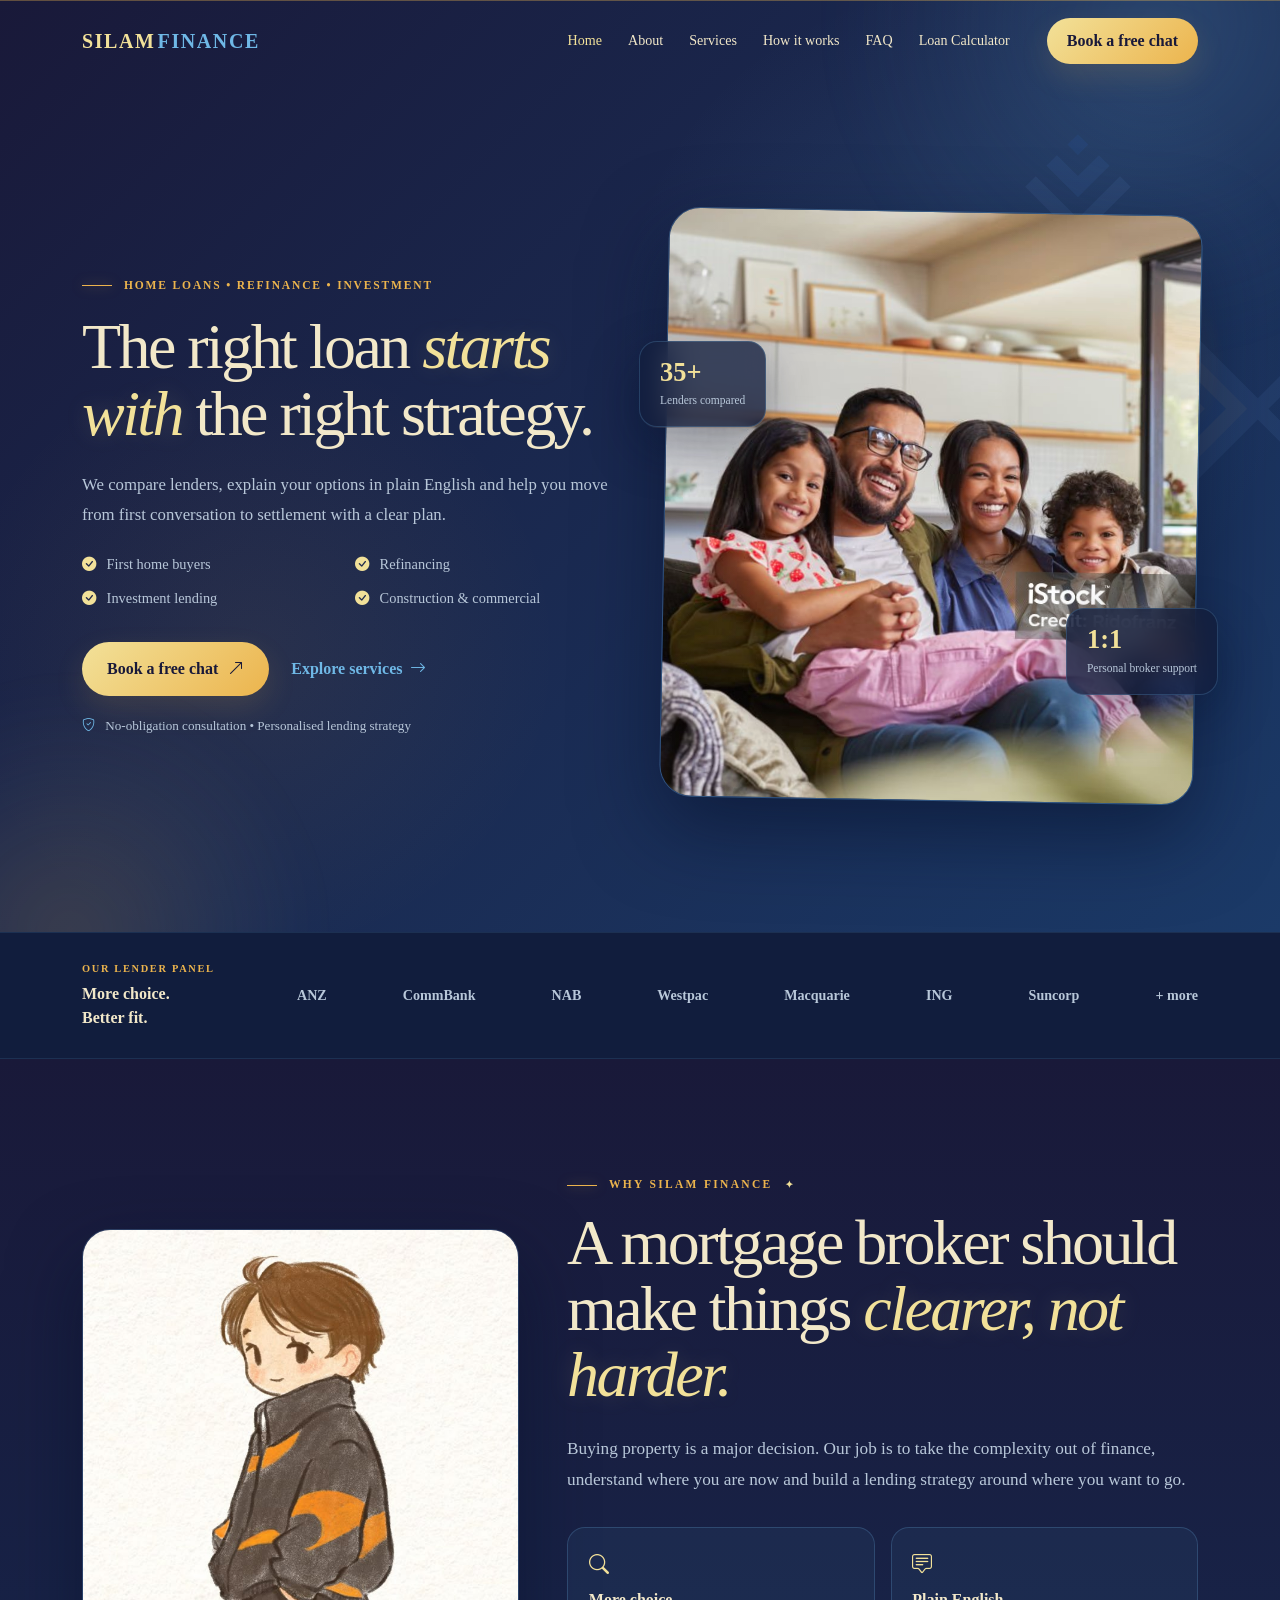
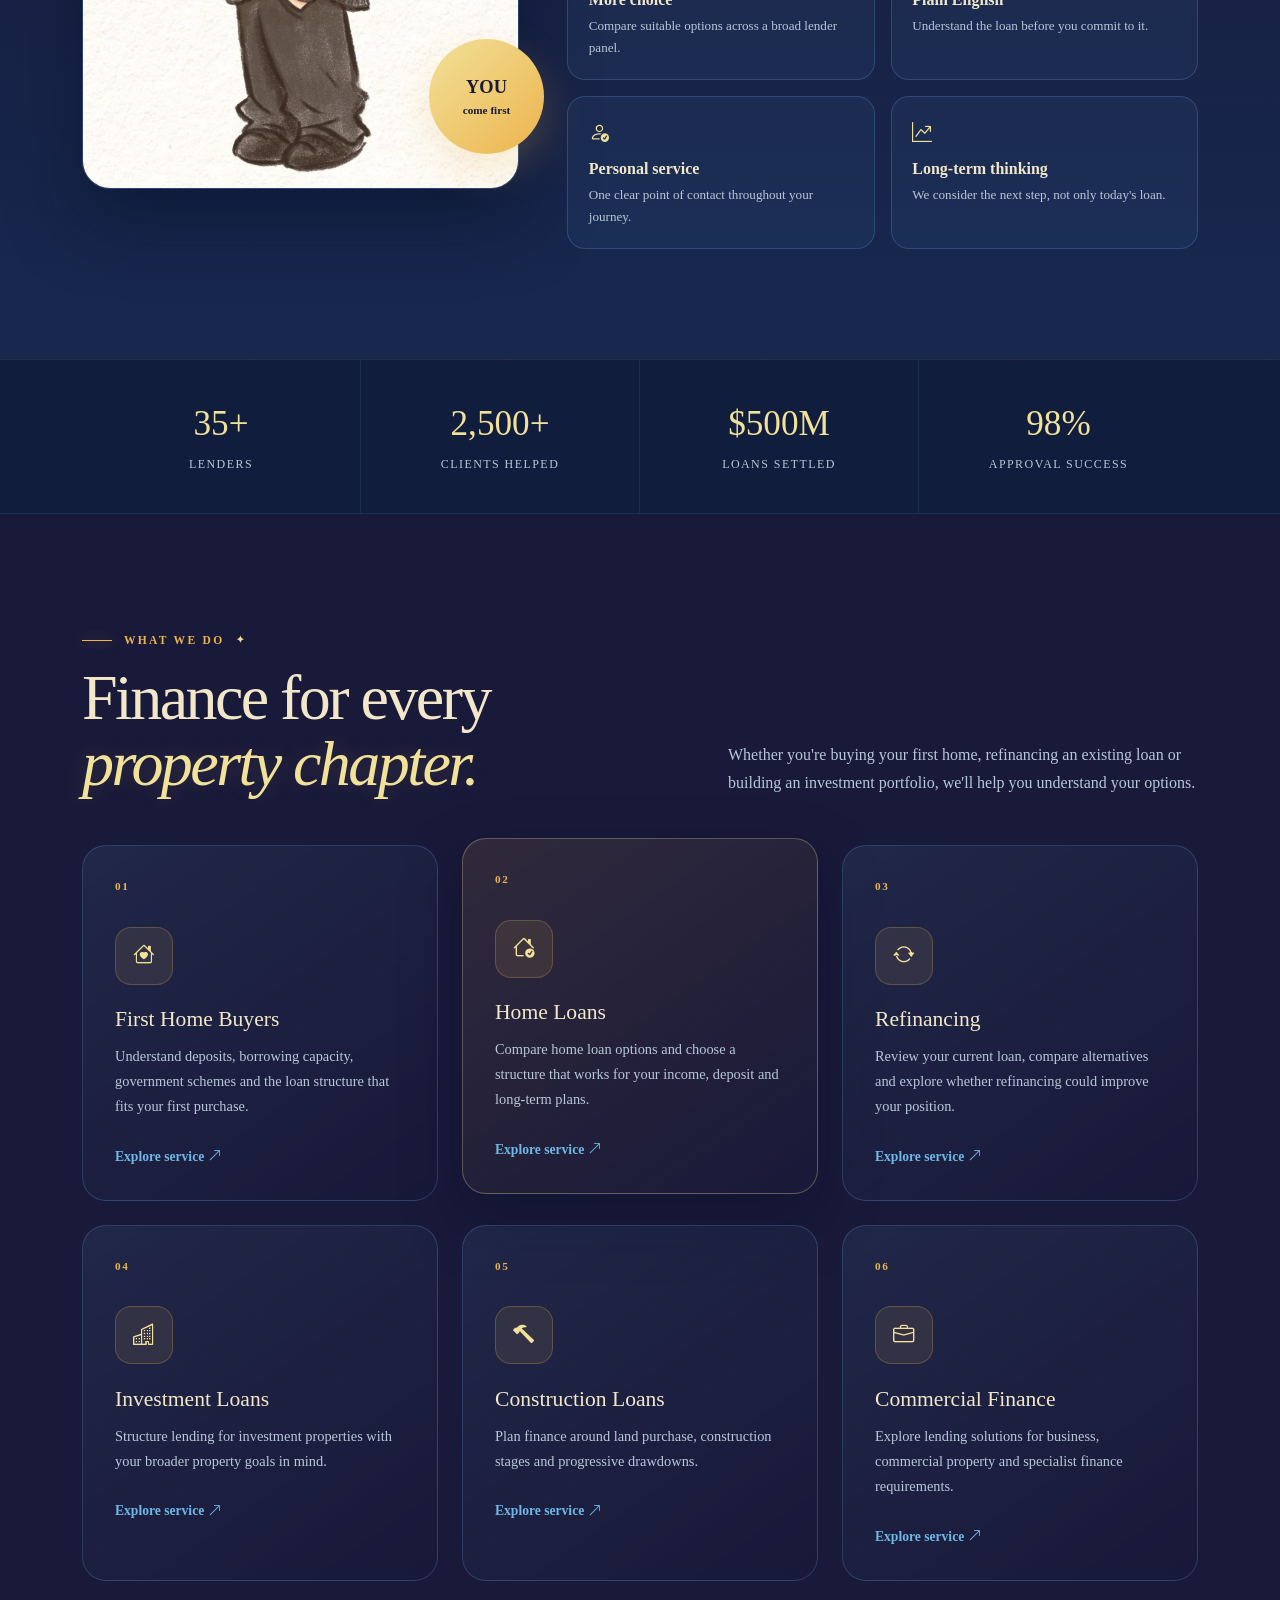
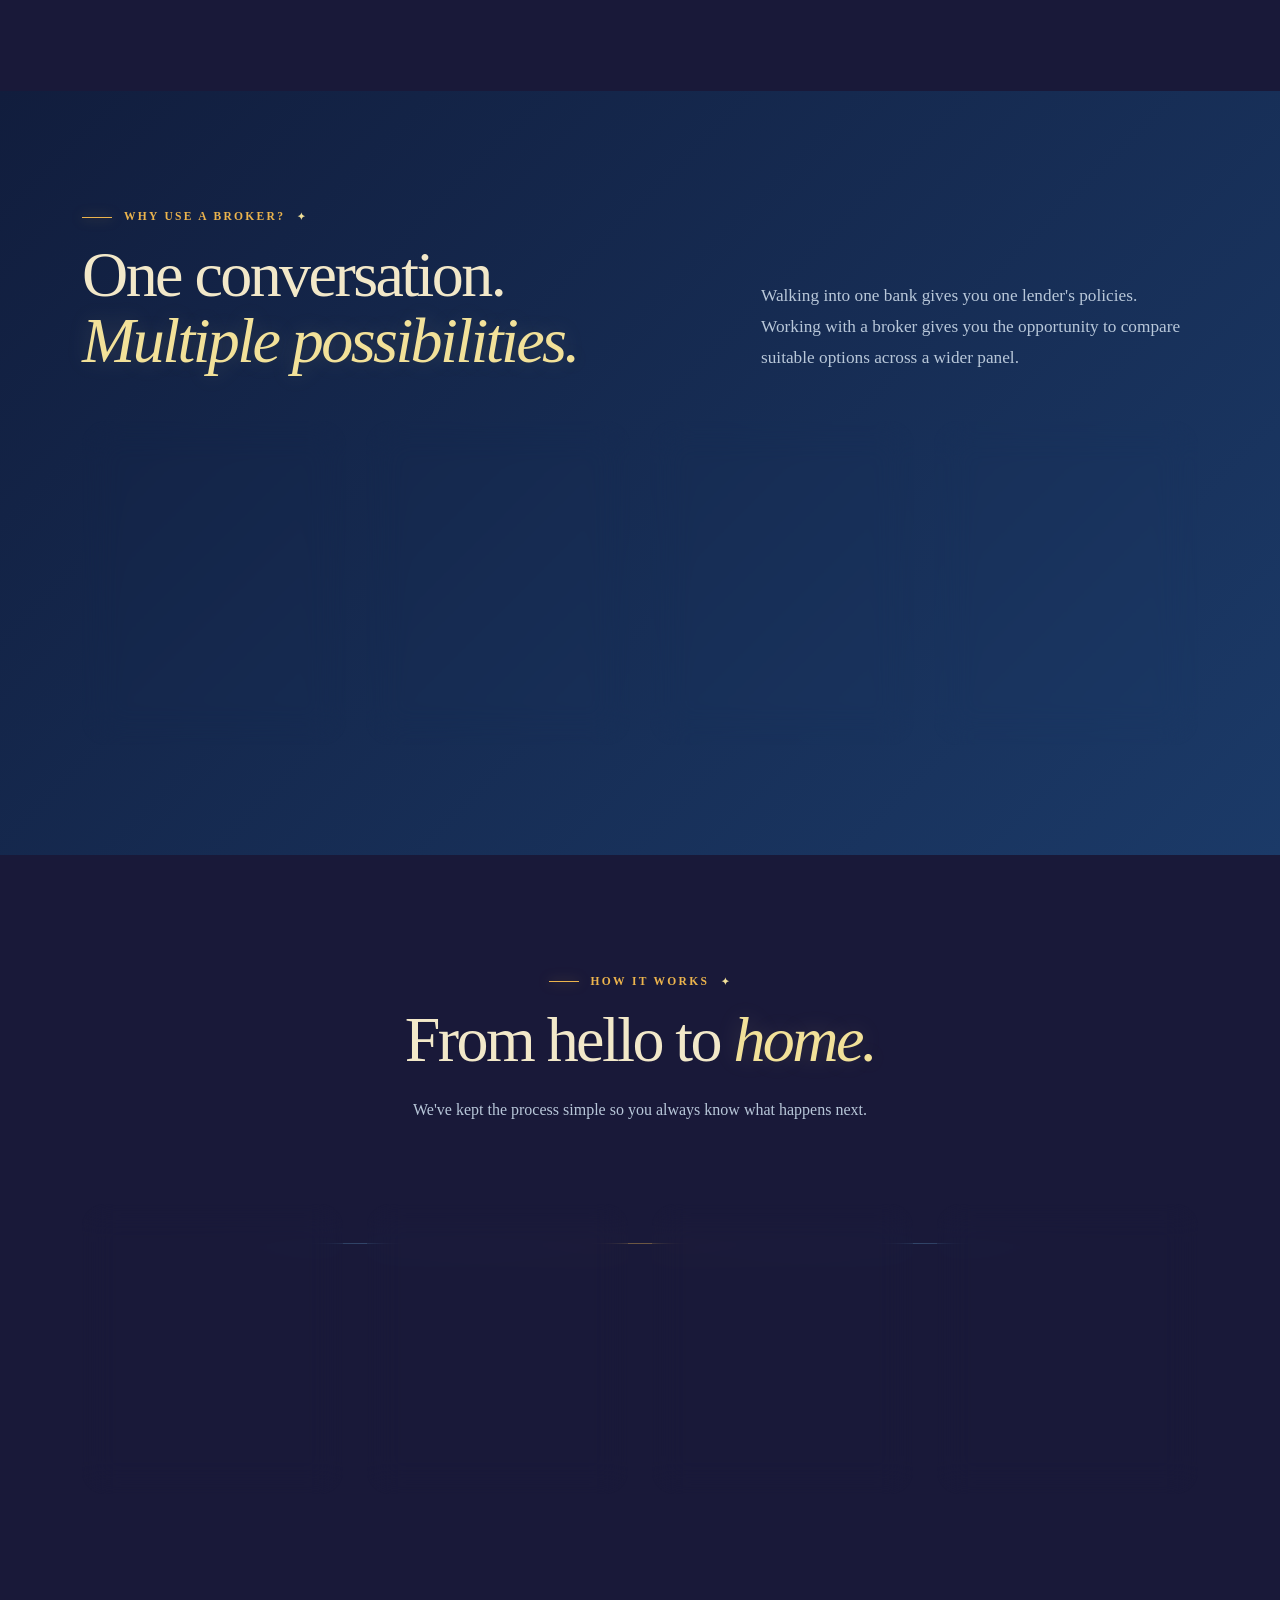
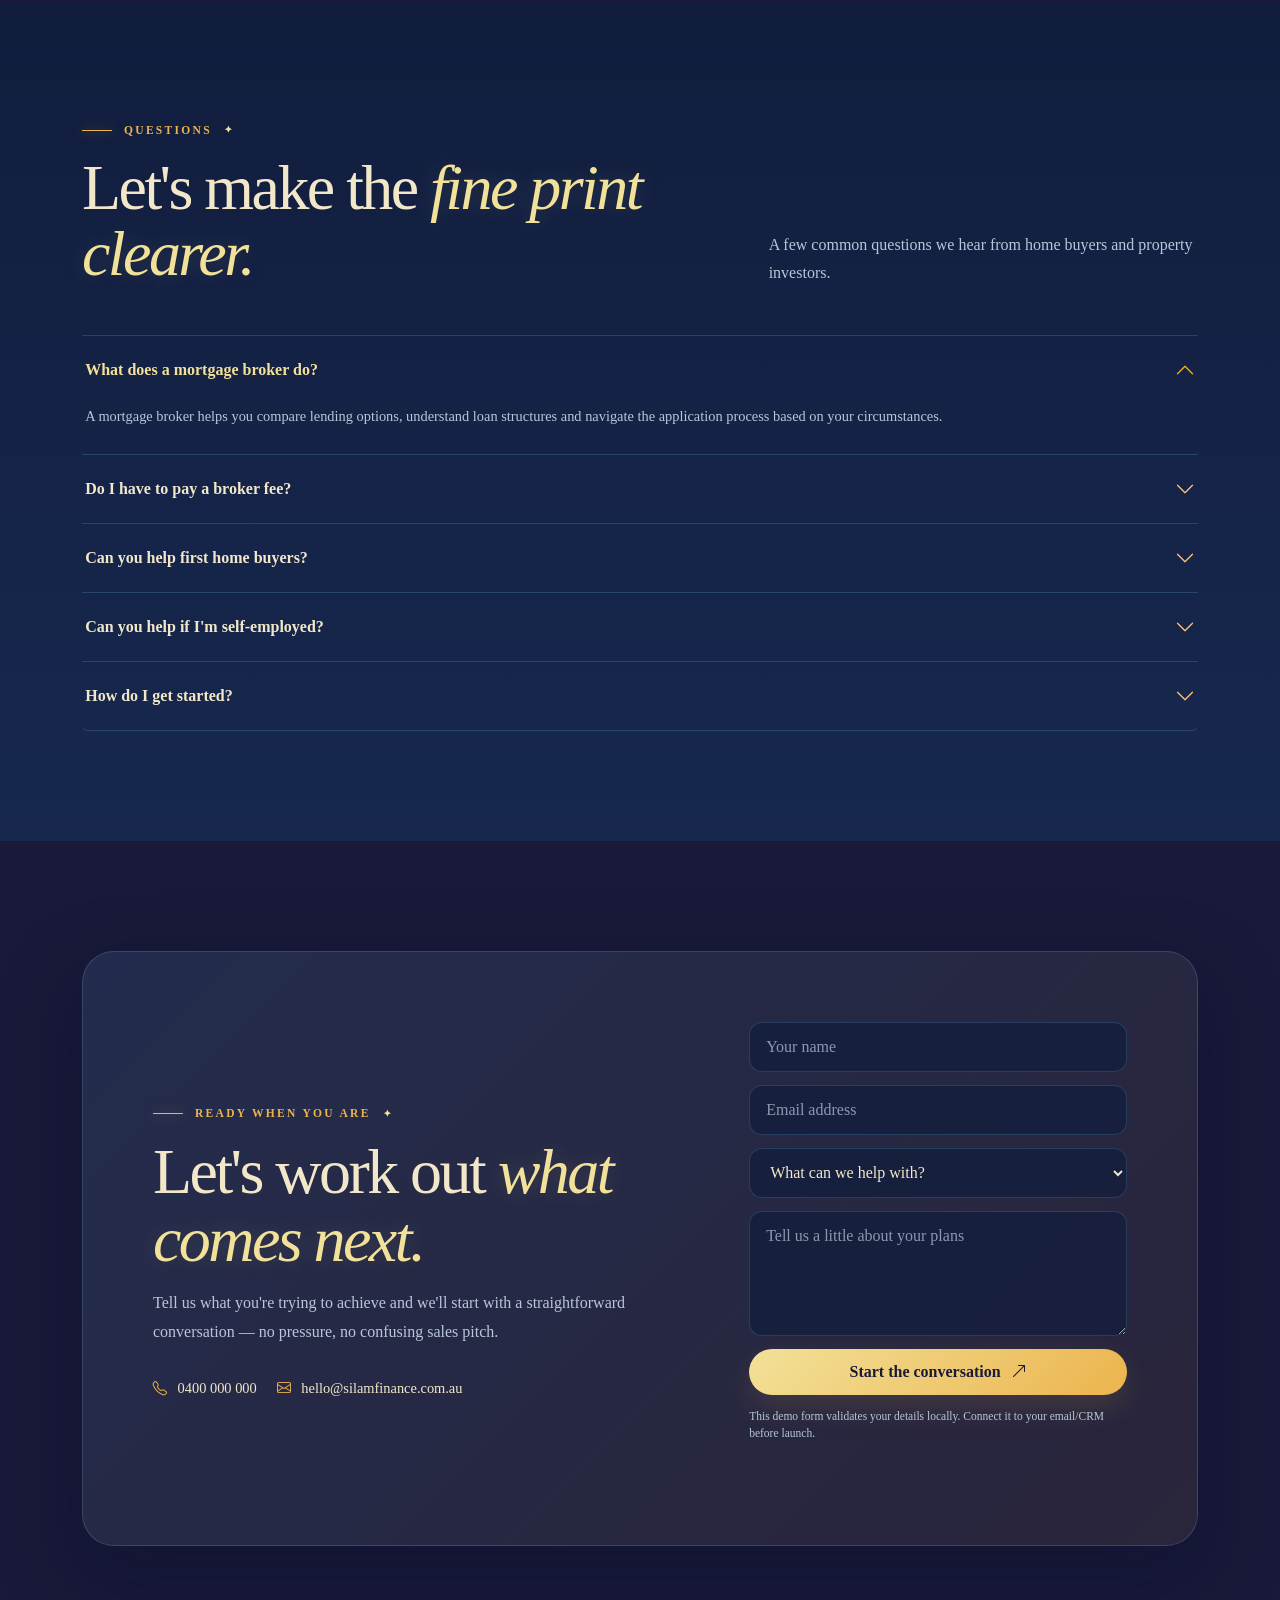
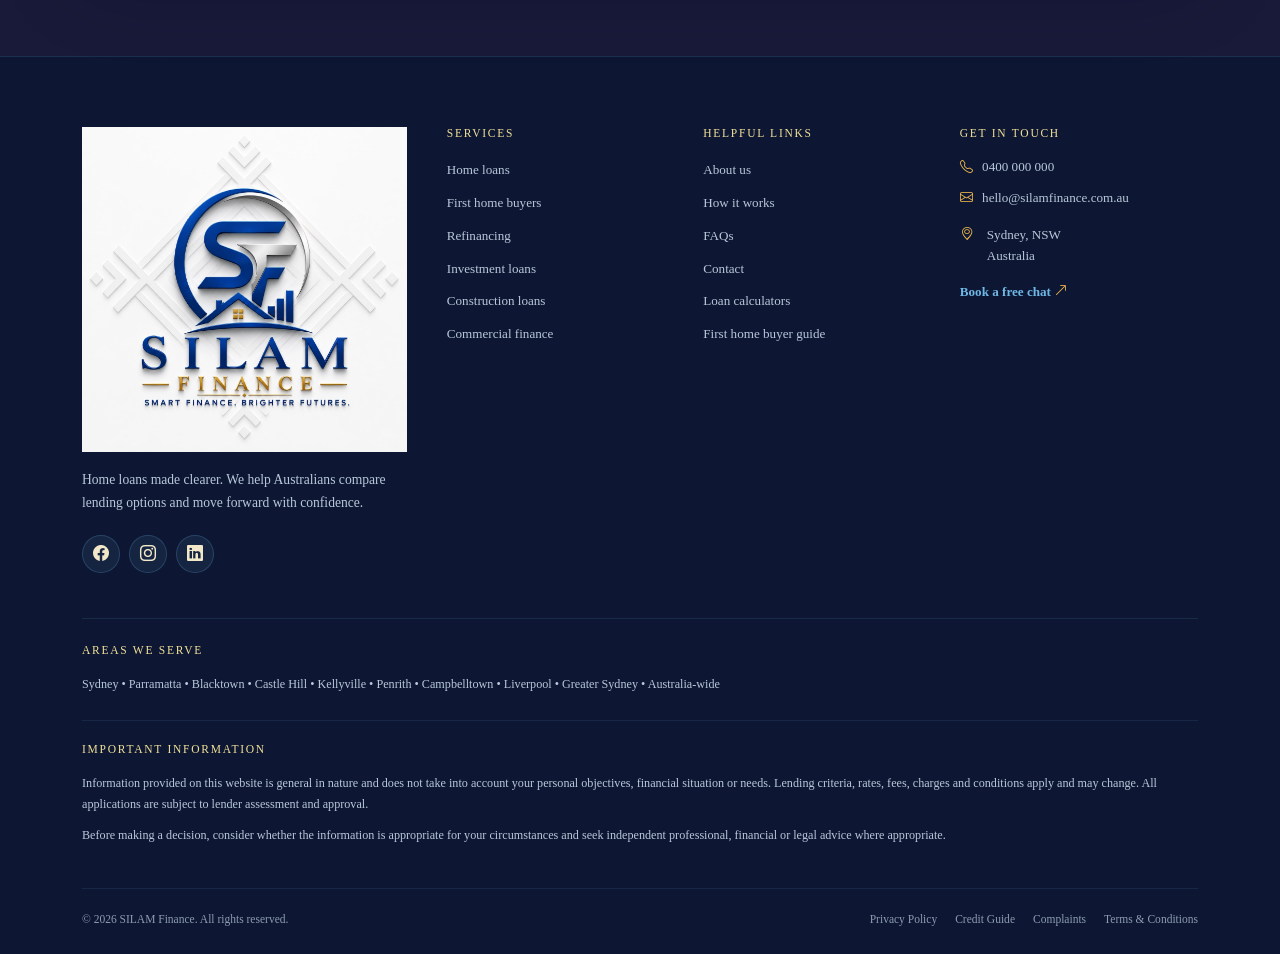
==== index.html @ b3757a3b "Rename home.html to index.html" ====
<!doctype html>
<html lang="en">
<head>
    <meta charset="utf-8">
    <meta name="viewport" content="width=device-width, initial-scale=1">
    <meta name="description" content="SILAM Finance — home loans, refinancing and investment lending made clearer.">
    <title>SILAM Finance | Home Loans Made Simple</title>
    <link rel="preconnect" href="https://fonts.googleapis.com">
    <link rel="preconnect" href="https://fonts.gstatic.com" crossorigin>
    <link href="https://fonts.googleapis.com/css2?family=DM+Sans:wght@400;500;600;700&display=swap" rel="stylesheet">
    <link rel="stylesheet" href="https://cdn.jsdelivr.net/npm/bootstrap@5.3.3/dist/css/bootstrap.min.css">
    <link rel="stylesheet" href="https://cdn.jsdelivr.net/npm/bootstrap-icons@1.11.3/font/bootstrap-icons.css">
    <link rel="stylesheet" href="https://unpkg.com/aos@2.3.4/dist/aos.css">
    <link rel="stylesheet" href="style.css">
</head>

<body>
<nav class="navbar navbar-expand-lg fixed-top custom-nav">
    <div class="container">
        <a class="navbar-brand" href="#home" aria-label="SILAM Finance home">SILAM<span>FINANCE</span></a>
        <button class="navbar-toggler" type="button" data-bs-toggle="collapse" data-bs-target="#menu"
                aria-controls="menu" aria-expanded="false" aria-label="Toggle navigation">
            <i class="bi bi-list"></i>
        </button>
        <div class="collapse navbar-collapse" id="menu">
            <ul class="navbar-nav ms-auto align-items-lg-center">
                <li class="nav-item"><a class="nav-link active" href="#home">Home</a></li>
                <li class="nav-item"><a class="nav-link" href="#about">About</a></li>
                <li class="nav-item"><a class="nav-link" href="#services">Services</a></li>
                <li class="nav-item"><a class="nav-link" href="#process">How it works</a></li>
                <li class="nav-item"><a class="nav-link" href="#faq">FAQ</a></li>
                <li class="nav-item"><a class="nav-link" href="calculator.html">Loan Calculator</a></li>
                <li class="nav-item ms-lg-3"><a href="#contact" class="custom-btn nav-cta">Book a free chat</a></li>
            </ul>
        </div>
    </div>
</nav>

<header class="hero" id="home">
    <div class="hero-glow hero-glow-one"></div>
    <div class="hero-glow hero-glow-two"></div>

    <div class="container position-relative">
        <div class="row align-items-center min-vh-100 g-5">
            <div class="col-lg-6 hero-copy" data-aos="fade-right">
                <div class="eyebrow"><span></span> HOME LOANS • REFINANCE • INVESTMENT</div>
                <h1>The right loan <span>starts with</span> the right strategy.</h1>
                <p class="hero-text">We compare lenders, explain your options in plain English and help you move from first conversation to settlement with a clear plan.</p>

                <div class="hero-points">
                    <div><i class="bi bi-check-circle-fill"></i> First home buyers</div>
                    <div><i class="bi bi-check-circle-fill"></i> Refinancing</div>
                    <div><i class="bi bi-check-circle-fill"></i> Investment lending</div>
                    <div><i class="bi bi-check-circle-fill"></i> Construction &amp; commercial</div>
                </div>

                <div class="hero-actions">
                    <a href="#contact" class="custom-btn custom-btn-lg">Book a free chat <i class="bi bi-arrow-up-right"></i></a>
                    <a href="#services" class="text-link">Explore services <i class="bi bi-arrow-right"></i></a>
                </div>

                <p class="hero-note"><i class="bi bi-shield-check"></i> No-obligation consultation • Personalised lending strategy</p>
            </div>

            <div class="col-lg-6" data-aos="fade-left">
                <div class="hero-visual">
                    <div class="hero-image-frame">
                        <img src="Images/happy family.jpg" alt="Happy family buying a home" loading="eager">
                    </div>
                    <div class="hero-stat hero-stat-one"><strong>35+</strong><span>Lenders compared</span></div>
                    <div class="hero-stat hero-stat-two"><strong>1:1</strong><span>Personal broker support</span></div>
                    <div class="sun-shape" aria-hidden="true"></div>
                </div>
            </div>
        </div>
    </div>
</header>

<section class="trust-bar">
    <div class="container">
        <div class="trust-intro"><span>OUR LENDER PANEL</span><strong>More choice.<br>Better fit.</strong></div>
        <div class="lender-list" aria-label="Lender panel">
            <span>ANZ</span><span>CommBank</span><span>NAB</span><span>Westpac</span>
            <span>Macquarie</span><span>ING</span><span>Suncorp</span><span>+ more</span>
        </div>
    </div>
</section>

<section class="about section-padding" id="about">
    <div class="container">
        <div class="row align-items-center g-5">
            <div class="col-lg-5" data-aos="fade-right">
                <div class="about-image">
                    <img src="Images/Oscar ˖♡˖ Piastri 🤌🏻.jpg" alt="Mortgage broker" loading="lazy">
                    <div class="about-badge"><strong>YOU</strong><span>come first</span></div>
                </div>
            </div>

            <div class="col-lg-7" data-aos="fade-left">
                <p class="section-label">WHY SILAM FINANCE</p>
                <h2 class="section-title">A mortgage broker should make things <span>clearer, not harder.</span></h2>
                <p class="large-copy">Buying property is a major decision. Our job is to take the complexity out of finance, understand where you are now and build a lending strategy around where you want to go.</p>

                <div class="about-grid">
                    <div><i class="bi bi-search"></i><h4>More choice</h4><p>Compare suitable options across a broad lender panel.</p></div>
                    <div><i class="bi bi-chat-square-text"></i><h4>Plain English</h4><p>Understand the loan before you commit to it.</p></div>
                    <div><i class="bi bi-person-check"></i><h4>Personal service</h4><p>One clear point of contact throughout your journey.</p></div>
                    <div><i class="bi bi-graph-up-arrow"></i><h4>Long-term thinking</h4><p>We consider the next step, not only today's loan.</p></div>
                </div>
            </div>
        </div>
    </div>
</section>

<section class="stats">
    <div class="container">
        <div class="row g-0">
            <div class="col-6 col-lg-3 stat-item"><strong><span class="counter" data-target="35">0</span>+</strong><span>Lenders</span></div>
            <div class="col-6 col-lg-3 stat-item"><strong><span class="counter" data-target="2500">0</span>+</strong><span>Clients helped</span></div>
            <div class="col-6 col-lg-3 stat-item"><strong>$<span class="counter" data-target="500">0</span>M</strong><span>Loans settled</span></div>
            <div class="col-6 col-lg-3 stat-item"><strong><span class="counter" data-target="98">0</span>%</strong><span>Approval success</span></div>
        </div>
    </div>
</section>

<section class="services section-padding" id="services">
    <div class="container">
        <div class="section-heading">
            <div>
                <p class="section-label">WHAT WE DO</p>
                <h2 class="section-title">Finance for every <span>property chapter.</span></h2>
            </div>
            <p>Whether you're buying your first home, refinancing an existing loan or building an investment portfolio, we'll help you understand your options.</p>
        </div>

        <div class="row g-4 mt-4">
            <div class="col-lg-4 col-md-6"><article class="service-card">
                <div class="service-number">01</div><div class="service-icon"><i class="bi bi-house-heart"></i></div>
                <h3>First Home Buyers</h3><p>Understand deposits, borrowing capacity, government schemes and the loan structure that fits your first purchase.</p>
                <a href="#contact">Explore service <i class="bi bi-arrow-up-right"></i></a>
            </article></div>

            <div class="col-lg-4 col-md-6"><article class="service-card featured">
                <div class="service-number">02</div><div class="service-icon"><i class="bi bi-house-check"></i></div>
                <h3>Home Loans</h3><p>Compare home loan options and choose a structure that works for your income, deposit and long-term plans.</p>
                <a href="#contact">Explore service <i class="bi bi-arrow-up-right"></i></a>
            </article></div>

            <div class="col-lg-4 col-md-6"><article class="service-card">
                <div class="service-number">03</div><div class="service-icon"><i class="bi bi-arrow-repeat"></i></div>
                <h3>Refinancing</h3><p>Review your current loan, compare alternatives and explore whether refinancing could improve your position.</p>
                <a href="#contact">Explore service <i class="bi bi-arrow-up-right"></i></a>
            </article></div>

            <div class="col-lg-4 col-md-6"><article class="service-card">
                <div class="service-number">04</div><div class="service-icon"><i class="bi bi-buildings"></i></div>
                <h3>Investment Loans</h3><p>Structure lending for investment properties with your broader property goals in mind.</p>
                <a href="#contact">Explore service <i class="bi bi-arrow-up-right"></i></a>
            </article></div>

            <div class="col-lg-4 col-md-6"><article class="service-card">
                <div class="service-number">05</div><div class="service-icon"><i class="bi bi-hammer"></i></div>
                <h3>Construction Loans</h3><p>Plan finance around land purchase, construction stages and progressive drawdowns.</p>
                <a href="#contact">Explore service <i class="bi bi-arrow-up-right"></i></a>
            </article></div>

            <div class="col-lg-4 col-md-6"><article class="service-card">
                <div class="service-number">06</div><div class="service-icon"><i class="bi bi-briefcase"></i></div>
                <h3>Commercial Finance</h3><p>Explore lending solutions for business, commercial property and specialist finance requirements.</p>
                <a href="#contact">Explore service <i class="bi bi-arrow-up-right"></i></a>
            </article></div>
        </div>
    </div>
</section>

<section class="why-broker section-padding">
    <div class="container">
        <div class="row align-items-end g-5">
            <div class="col-lg-7">
                <p class="section-label">WHY USE A BROKER?</p>
                <h2 class="section-title">One conversation. <span>Multiple possibilities.</span></h2>
            </div>
            <div class="col-lg-5"><p class="large-copy">Walking into one bank gives you one lender's policies. Working with a broker gives you the opportunity to compare suitable options across a wider panel.</p></div>
        </div>

        <div class="benefit-grid mt-5">
            <div class="benefit"><span>01</span><i class="bi bi-grid-3x3-gap"></i><h3>More lender choice</h3><p>Different lenders assess income, deposits and circumstances differently.</p></div>
            <div class="benefit"><span>02</span><i class="bi bi-fingerprint"></i><h3>Your profile matters</h3><p>We look at your circumstances before recommending a lending path.</p></div>
            <div class="benefit"><span>03</span><i class="bi bi-clock-history"></i><h3>Less chasing</h3><p>We help coordinate the application and keep the process moving.</p></div>
            <div class="benefit"><span>04</span><i class="bi bi-chat-heart"></i><h3>Someone to explain it</h3><p>Rates, features and loan structures explained without unnecessary jargon.</p></div>
        </div>
    </div>
</section>

<section class="process section-padding" id="process">
    <div class="container">
        <div class="text-center process-heading">
            <p class="section-label">HOW IT WORKS</p>
            <h2 class="section-title">From hello to <span>home.</span></h2>
            <p>We've kept the process simple so you always know what happens next.</p>
        </div>

        <div class="process-grid">
            <div class="process-step"><div class="step-number">01</div><h3>Discovery</h3><p>We discuss your goals, income, deposit, property plans and timeline.</p></div>
            <div class="process-step"><div class="step-number">02</div><h3>Strategy</h3><p>We compare suitable lenders and explain the strongest options side by side.</p></div>
            <div class="process-step"><div class="step-number">03</div><h3>Application</h3><p>We prepare and lodge the application while helping coordinate required documents.</p></div>
            <div class="process-step"><div class="step-number">04</div><h3>Settlement</h3><p>We stay involved through approval and settlement so you know what happens next.</p></div>
        </div>
    </div>
</section>

<section class="faq section-padding" id="faq">
    <div class="container">
        <div class="section-heading">
            <div>
                <p class="section-label">QUESTIONS</p>
                <h2 class="section-title">Let's make the <span>fine print clearer.</span></h2>
            </div>
            <p>A few common questions we hear from home buyers and property investors.</p>
        </div>

        <div class="accordion faq-accordion" id="faqAccordion">
            <div class="accordion-item"><h2 class="accordion-header"><button class="accordion-button" type="button" data-bs-toggle="collapse" data-bs-target="#faq1" aria-expanded="true" aria-controls="faq1">What does a mortgage broker do?</button></h2><div id="faq1" class="accordion-collapse collapse show" data-bs-parent="#faqAccordion"><div class="accordion-body">A mortgage broker helps you compare lending options, understand loan structures and navigate the application process based on your circumstances.</div></div></div>
            <div class="accordion-item"><h2 class="accordion-header"><button class="accordion-button collapsed" type="button" data-bs-toggle="collapse" data-bs-target="#faq2" aria-expanded="false" aria-controls="faq2">Do I have to pay a broker fee?</button></h2><div id="faq2" class="accordion-collapse collapse" data-bs-parent="#faqAccordion"><div class="accordion-body">Broker remuneration depends on the lending arrangement. Any applicable fees or commissions should be clearly disclosed before proceeding.</div></div></div>
            <div class="accordion-item"><h2 class="accordion-header"><button class="accordion-button collapsed" type="button" data-bs-toggle="collapse" data-bs-target="#faq3" aria-expanded="false" aria-controls="faq3">Can you help first home buyers?</button></h2><div id="faq3" class="accordion-collapse collapse" data-bs-parent="#faqAccordion"><div class="accordion-body">Yes. We can help you understand deposit requirements, borrowing capacity, available lending options and the steps involved in purchasing your first home.</div></div></div>
            <div class="accordion-item"><h2 class="accordion-header"><button class="accordion-button collapsed" type="button" data-bs-toggle="collapse" data-bs-target="#faq4" aria-expanded="false" aria-controls="faq4">Can you help if I'm self-employed?</button></h2><div id="faq4" class="accordion-collapse collapse" data-bs-parent="#faqAccordion"><div class="accordion-body">Self-employed applicants can have different documentation and assessment requirements. Your circumstances determine which lending options may be suitable.</div></div></div>
            <div class="accordion-item"><h2 class="accordion-header"><button class="accordion-button collapsed" type="button" data-bs-toggle="collapse" data-bs-target="#faq5" aria-expanded="false" aria-controls="faq5">How do I get started?</button></h2><div id="faq5" class="accordion-collapse collapse" data-bs-parent="#faqAccordion"><div class="accordion-body">Start with a no-obligation conversation. We'll learn about your goals and explain the next steps before any application is submitted.</div></div></div>
        </div>
    </div>
</section>

<section class="contact-section" id="contact">
    <div class="container">
        <div class="contact-box">
            <div class="row align-items-center g-5">
                <div class="col-lg-7">
                    <p class="section-label">READY WHEN YOU ARE</p>
                    <h2>Let's work out <span>what comes next.</span></h2>
                    <p>Tell us what you're trying to achieve and we'll start with a straightforward conversation — no pressure, no confusing sales pitch.</p>
                    <div class="contact-details">
                        <a href="tel:0400000000"><i class="bi bi-telephone"></i> 0400 000 000</a>
                        <a href="mailto:hello@silamfinance.com.au"><i class="bi bi-envelope"></i> hello@silamfinance.com.au</a>
                    </div>
                </div>

                <div class="col-lg-5">
                    <form class="contact-form" id="contactForm" novalidate>
                        <label class="visually-hidden" for="name">Your name</label>
                        <input id="name" name="name" class="form-control" placeholder="Your name" autocomplete="name" required>

                        <label class="visually-hidden" for="email">Email address</label>
                        <input id="email" name="email" type="email" class="form-control" placeholder="Email address" autocomplete="email" required>

                        <label class="visually-hidden" for="help">What can we help with?</label>
                        <select id="help" name="help" class="form-control" required>
                            <option value="">What can we help with?</option>
                            <option>First home</option><option>Home loan</option><option>Refinancing</option>
                            <option>Investment</option><option>Construction</option><option>Commercial finance</option>
                        </select>

                        <label class="visually-hidden" for="message">Tell us a little about your plans</label>
                        <textarea id="message" name="message" class="form-control" rows="4" placeholder="Tell us a little about your plans" required></textarea>

                        <button class="custom-btn w-100" type="submit">Start the conversation <i class="bi bi-arrow-up-right"></i></button>
                        <p class="form-note">This demo form validates your details locally. Connect it to your email/CRM before launch.</p>
                        <div class="form-status" id="formStatus" role="status" aria-live="polite"></div>
                    </form>
                </div>
            </div>
        </div>
    </div>
</section>

<footer class="site-footer">
    <div class="container">
        <div class="footer-top">
            <div class="footer-brand">
                <a class="footer-logo" href="home.html">
                    <img src="Images/logo.jpeg" alt="SILAM Finance Logo" class="footer-logo-img"></a>
                <p>Home loans made clearer. We help Australians compare lending options and move forward with confidence.</p>
                <div class="footer-socials">
                    <a href="#" aria-label="Facebook"><i class="bi bi-facebook"></i></a>
                    <a href="#" aria-label="Instagram"><i class="bi bi-instagram"></i></a>
                    <a href="#" aria-label="LinkedIn"><i class="bi bi-linkedin"></i></a>
                </div>
            </div>

            <div class="footer-column"><h4>Services</h4><ul>
                <li><a href="#services">Home loans</a></li><li><a href="#services">First home buyers</a></li><li><a href="#services">Refinancing</a></li>
                <li><a href="#services">Investment loans</a></li><li><a href="#services">Construction loans</a></li><li><a href="#services">Commercial finance</a></li>
            </ul></div>

            <div class="footer-column"><h4>Helpful links</h4><ul>
                <li><a href="#about">About us</a></li><li><a href="#process">How it works</a></li><li><a href="#faq">FAQs</a></li><li><a href="#contact">Contact</a></li>
                <li><a href="#services">Loan calculators</a></li><li><a href="#about">First home buyer guide</a></li>
            </ul></div>

            <div class="footer-column footer-contact">
                <h4>Get in touch</h4>
                <a href="tel:0400000000"><i class="bi bi-telephone"></i> 0400 000 000</a>
                <a href="mailto:hello@silamfinance.com.au"><i class="bi bi-envelope"></i> hello@silamfinance.com.au</a>
                <div class="footer-address"><i class="bi bi-geo-alt"></i><span>Sydney, NSW<br>Australia</span></div>
                <a href="#contact" class="footer-cta">Book a free chat <i class="bi bi-arrow-up-right"></i></a>
            </div>
        </div>

        <div class="footer-areas"><h4>Areas we serve</h4><p>Sydney • Parramatta • Blacktown • Castle Hill • Kellyville • Penrith • Campbelltown • Liverpool • Greater Sydney • Australia-wide</p></div>

        <div class="footer-disclaimer">
            <h4>Important information</h4>
            <p>Information provided on this website is general in nature and does not take into account your personal objectives, financial situation or needs. Lending criteria, rates, fees, charges and conditions apply and may change. All applications are subject to lender assessment and approval.</p>
            <p>Before making a decision, consider whether the information is appropriate for your circumstances and seek independent professional, financial or legal advice where appropriate.</p>
        </div>

        <div class="footer-bottom">
            <p>© <span id="year"></span> SILAM Finance. All rights reserved.</p>
            <div><a href="#">Privacy Policy</a><a href="#">Credit Guide</a><a href="#">Complaints</a><a href="#">Terms &amp; Conditions</a></div>
        </div>
    </div>
</footer>

<button class="scroll-top" id="scrollTop" type="button" aria-label="Back to top"><i class="bi bi-arrow-up"></i></button>

<script src="https://cdn.jsdelivr.net/npm/bootstrap@5.3.3/dist/js/bootstrap.bundle.min.js"></script>
<script src="https://unpkg.com/aos@2.3.4/dist/aos.js"></script>
<script src="script.js"></script>
</body>
</html>
---- style.css ----
:root {
    --starlight: #F2E199;
    --blue-sky: #6FB8E6;
    --crescent: #ECB44D;
    --city-blue: #1B3A68;
    --darkest-blue: #191939;
    --deep-blue: #111d3d;
    --midnight: #17284f;
    --text-main: #F2E8C9;
    --text-soft: #B8C7D9;
    --glass-blue: rgba(111, 184, 230, 0.10);
    --glass-gold: rgba(242, 225, 153, 0.08);
    --border-blue: rgba(111, 184, 230, 0.22);
    --border-gold: rgba(242, 225, 153, 0.25);
    --shadow-blue: rgba(5, 15, 40, 0.55);
    --gradient-brand: linear-gradient(135deg, #F2E199, #ECB44D);
}

* { box-sizing: border-box; }

html { scroll-behavior: smooth; scroll-padding-top: 90px; }

body {
    margin: 0;
    background: var(--darkest-blue);
    color: var(--text-main);
    font-family: "Aboreto";
    overflow-x: hidden;
}

a { text-decoration: none; }
img { max-width: 100%; }
section { position: relative; }

.hero::before {
    content: "";
    position: absolute;
    width: 650px;
    height: 650px;
    right: -120px;
    top: 80px;
    background: url("Images/1633397542silam_sakma_blue.svg") center / contain no-repeat;
    opacity: 0.07;
    pointer-events: none;
    z-index: 0;
}

.hero .container {
    position: relative;
    z-index: 1;
}
.section-padding { padding: 110px 0; }

.section-label {
    display: inline-flex;
    align-items: center;
    gap: 12px;
    margin: 0 0 1rem;
    color: var(--crescent) !important;
    font-size: .72rem;
    font-weight: 700;
    letter-spacing: .20em;
    text-transform: uppercase;
}
.section-label::before { content:""; width:30px; height:1px; background:var(--crescent); box-shadow:0 0 12px rgba(236,180,77,.55); }
.section-label::after { content:"✦"; color:var(--starlight); font-size:.6rem; animation:twinkle 3s ease-in-out infinite; }

.section-title {
    margin: 0;
    color: var(--text-main) !important;
    font-size: clamp(2.5rem, 5vw, 4.8rem);
    font-weight: 400;
    line-height: 1.03;
    letter-spacing: -.04em;
}
.section-title span, .hero h1 span, .contact-box h2 span { color:var(--starlight); font-style:italic; text-shadow:0 0 25px rgba(242,225,153,.16); }

.large-copy { max-width:720px; margin:1.6rem 0 0; color:var(--text-soft); font-size:1.08rem; line-height:1.8; }

/* NAV */
.custom-nav {
    padding: 17px 0;
    background: transparent !important;
    border-top: 1px solid rgba(236,180,77,.35);
    transition: background .3s ease, box-shadow .3s ease, padding .3s ease;
    z-index: 1000;
}
.custom-nav.scrolled {
    padding: 11px 0;
    background: rgba(17,29,61,.90) !important;
    backdrop-filter: blur(18px);
    box-shadow: 0 10px 35px rgba(5,15,40,.35);
}
.navbar-brand, .footer-logo {
    color:var(--starlight) !important;
    font-size:1.25rem;
    font-weight:700;
    letter-spacing:.08em;
}
.navbar-brand span, .footer-logo span { color:var(--blue-sky); margin-left:2px; }
.navbar .nav-link { color:var(--text-main) !important; font-size:.88rem; margin:0 5px; }
.navbar .nav-link:hover, .navbar .nav-link.active { color:var(--starlight) !important; }
.navbar-toggler { border:1px solid rgba(242,225,153,.25); color:var(--starlight); }
.navbar-toggler:focus { box-shadow:0 0 0 .2rem rgba(242,225,153,.12); }
.nav-cta { margin-left:8px; }

/* BUTTONS */
.custom-btn {
    display:inline-flex;
    align-items:center;
    justify-content:center;
    gap:10px;
    min-height:46px;
    padding:11px 20px;
    border:0;
    border-radius:999px;
    color:var(--darkest-blue) !important;
    background:var(--gradient-brand);
    font-weight:700;
    box-shadow:0 12px 30px rgba(236,180,77,.14);
    transition:transform .25s ease, box-shadow .25s ease;
}
.custom-btn:hover { color:var(--darkest-blue) !important; transform:translateY(-3px); box-shadow:0 18px 40px rgba(236,180,77,.24); }
.custom-btn-lg { min-height:54px; padding:14px 25px; }
.text-link { color:var(--blue-sky); font-weight:600; display:inline-flex; gap:8px; align-items:center; }
.text-link:hover { color:var(--starlight); }

/* HERO */
.hero {
    position:relative;
    min-height:100vh;
    overflow:hidden;
    padding-top:80px;
    background:
        radial-gradient(circle at 75% 35%, rgba(111,184,230,.12), transparent 30%),
        radial-gradient(circle at 20% 70%, rgba(236,180,77,.07), transparent 25%),
        linear-gradient(135deg, #191939, #1B3A68);
}
.hero-glow { position:absolute; border-radius:50%; filter:blur(25px); pointer-events:none; }
.hero-glow-one { width:650px; height:650px; top:-300px; right:-200px; background:radial-gradient(circle,rgba(111,184,230,.20),rgba(111,184,230,.05) 45%,transparent 70%); animation:skyDrift 16s ease-in-out infinite alternate; }
.hero-glow-two { width:500px; height:500px; left:-180px; bottom:-250px; background:radial-gradient(circle,rgba(236,180,77,.16),rgba(242,225,153,.04) 45%,transparent 70%); animation:goldenDrift 18s ease-in-out infinite alternate; }
.hero h1 { margin:0; color:var(--text-main); font-size:clamp(2.8rem,5vw,4.8rem); line-height:1.05; font-weight:400; letter-spacing:-.04em; }
.hero-text { max-width:640px; margin:1.4rem 0; color:var(--text-soft); font-size:1.05rem; line-height:1.8; }
.eyebrow { display:flex; align-items:center; gap:12px; margin-bottom:1.2rem; color:var(--crescent); font-size:.72rem; font-weight:700; letter-spacing:.16em; }
.eyebrow span { width:30px; height:1px; background:var(--crescent); box-shadow:0 0 12px rgba(236,180,77,.55); }
.hero-points { display:grid; grid-template-columns:repeat(2,minmax(0,1fr)); gap:12px; margin:1.5rem 0 2rem; }
.hero-points div { color:var(--text-soft); font-size:.9rem; }
.hero-points i { color:var(--starlight); margin-right:7px; }
.hero-actions { display:flex; flex-wrap:wrap; align-items:center; gap:22px; }
.hero-note { margin:1.25rem 0 0; color:var(--text-soft); font-size:.82rem; }
.hero-note i { color:var(--blue-sky); margin-right:7px; }

.hero-visual { position:relative; min-height:590px; display:flex; align-items:center; justify-content:center; }
.hero-image-frame {
    position:relative;
    z-index:2;
    width:min(100%,540px);
    height:590px;
    overflow:hidden;
    border-radius:32px;
    border:1px solid rgba(111,184,230,.28);
    box-shadow:0 30px 80px rgba(5,15,40,.55);
    transform:rotate(1deg);
}
.hero-image-frame::after {
    content:""; position:absolute; inset:0; pointer-events:none;
    background:linear-gradient(135deg,rgba(111,184,230,.08),transparent 40%,rgba(236,180,77,.10));
    mix-blend-mode:screen;
}
.hero-image-frame img { width:100%; height:100%; object-fit:cover; }
.hero-stat {
    position:absolute; z-index:3; padding:17px 20px;
    background:rgba(17,29,61,.78); border:1px solid var(--border-blue);
    border-radius:18px; backdrop-filter:blur(16px); box-shadow:0 20px 50px rgba(5,15,40,.35);
}
.hero-stat strong { display:block; color:var(--starlight); font-size:1.65rem; line-height:1; }
.hero-stat span { display:block; margin-top:7px; color:var(--text-soft); font-size:.72rem; }
.hero-stat-one { left:-25px; top:22%; }
.hero-stat-two { right:-20px; bottom:18%; }
.sun-shape { position:absolute; z-index:1; width:210px; height:210px; right:-30px; top:8%; border-radius:50%; background:radial-gradient(circle,rgba(242,225,153,.18),rgba(236,180,77,.04) 55%,transparent 70%); filter:blur(3px); }

/* TRUST */
.trust-bar { padding:28px 0; background:#111d3d; border-top:1px solid rgba(111,184,230,.12); border-bottom:1px solid rgba(111,184,230,.12); }
.trust-bar .container { display:flex; align-items:center; gap:55px; }
.trust-intro { flex:0 0 160px; }
.trust-intro span { display:block; color:var(--crescent); font-size:.65rem; letter-spacing:.16em; font-weight:700; margin-bottom:5px; }
.trust-intro strong { font-size:1rem; line-height:1.15; }
.lender-list { flex:1; display:flex; flex-wrap:wrap; justify-content:space-between; align-items:center; gap:20px; color:var(--text-soft); font-size:.88rem; font-weight:600; }

/* ABOUT */
.about { background:linear-gradient(180deg,#191939,#17284f); }
.about-image { position:relative; height:560px; border-radius:28px; overflow:visible; }
.about-image img { width:100%; height:100%; object-fit:cover; border-radius:28px; border:1px solid var(--border-blue); box-shadow:0 30px 70px rgba(5,15,40,.5); }
.about-badge { position:absolute; right:-25px; bottom:35px; display:flex; flex-direction:column; align-items:center; justify-content:center; width:115px; height:115px; border-radius:50%; background:var(--gradient-brand); color:var(--darkest-blue); box-shadow:0 15px 40px rgba(236,180,77,.25); }
.about-badge strong { font-size:1.15rem; }
.about-badge span { font-size:.7rem; font-weight:600; }
.about-grid { display:grid; grid-template-columns:repeat(2,minmax(0,1fr)); gap:1rem; margin-top:2rem; }
.about-grid > div { padding:1.3rem; background:rgba(111,184,230,.06); border:1px solid var(--border-blue); border-radius:18px; }
.about-grid i { color:var(--starlight); font-size:1.25rem; }
.about-grid h4 { margin:.7rem 0 .35rem; font-size:1rem; font-weight:600; }
.about-grid p { margin:0; color:var(--text-soft); font-size:.82rem; line-height:1.65; }

/* STATS */
.stats { background:#111d3d; border-top:1px solid rgba(236,180,77,.12); border-bottom:1px solid rgba(111,184,230,.12); }
.stat-item { padding:38px 15px; text-align:center; border-right:1px solid rgba(111,184,230,.12); }
.stat-item:last-child { border-right:0; }
.stat-item strong { display:block; color:var(--starlight); font-size:2.2rem; font-weight:500; }
.stat-item > span { color:var(--text-soft); font-size:.75rem; text-transform:uppercase; letter-spacing:.12em; }

/* SERVICES */
.services { background:#191939; }
.section-heading { display:flex; align-items:end; justify-content:space-between; gap:35px; }
.section-heading > p { max-width:470px; margin:0; color:var(--text-soft); line-height:1.75; }
.service-card { position:relative; height:100%; padding:2rem; overflow:hidden; background:linear-gradient(145deg,rgba(111,184,230,.09),rgba(25,25,57,.50)); border:1px solid var(--border-blue); border-radius:24px; transition:.35s ease; }
.service-card:hover, .service-card.featured { border-color:rgba(242,225,153,.30); box-shadow:0 25px 60px rgba(5,15,40,.35); transform:translateY(-7px); }
.service-card.featured { background:linear-gradient(145deg,rgba(236,180,77,.11),rgba(25,25,57,.52)); }
.service-number { color:var(--crescent); font-size:.7rem; font-weight:700; letter-spacing:.14em; }
.service-icon { display:flex; align-items:center; justify-content:center; width:58px; height:58px; margin:2rem 0 1.4rem; color:var(--starlight); background:rgba(236,180,77,.10); border:1px solid rgba(236,180,77,.25); border-radius:16px; font-size:1.35rem; }
.service-card h3 { margin:0 0 .7rem; font-size:1.35rem; font-weight:500; }
.service-card p { margin:0 0 1.5rem; color:var(--text-soft); font-size:.9rem; line-height:1.75; }
.service-card a { color:var(--blue-sky); font-size:.85rem; font-weight:700; }
.service-card a:hover { color:var(--starlight); }

/* WHY / PROCESS */
.why-broker { background:linear-gradient(135deg,#111d3d,#1B3A68); }
.benefit-grid { display:grid; grid-template-columns:repeat(4,minmax(0,1fr)); gap:1.25rem; }
.benefit { position:relative; min-height:300px; padding:2rem; overflow:hidden; background:linear-gradient(145deg,rgba(111,184,230,.12),rgba(25,25,57,.48)); border:1px solid var(--border-blue); border-radius:24px; backdrop-filter:blur(18px); transition:.4s ease; }
.benefit:hover { transform:translateY(-8px); border-color:rgba(242,225,153,.38); box-shadow:0 30px 70px rgba(5,15,40,.65); }
.benefit > span { display:block; margin-bottom:3.5rem; color:var(--crescent); font-size:.72rem; font-weight:700; letter-spacing:.15em; }
.benefit > i { display:flex; align-items:center; justify-content:center; width:52px; height:52px; margin-bottom:1.5rem; color:var(--starlight); font-size:1.25rem; background:rgba(236,180,77,.10); border:1px solid rgba(236,180,77,.25); border-radius:14px; }
.benefit h3 { margin:0 0 .7rem; font-size:1.25rem; font-weight:500; }
.benefit p { margin:0; color:var(--text-soft); font-size:.9rem; line-height:1.7; }

.process { background:#191939; }
.process-heading { max-width:750px; margin:0 auto 5rem; text-align:center; }
.process-heading > p:last-child { max-width:540px; margin:1.5rem auto 0; color:var(--text-soft); line-height:1.7; }
.process-grid { position:relative; display:grid; grid-template-columns:repeat(4,minmax(0,1fr)); gap:1.5rem; }
.process-grid::before { content:""; position:absolute; top:39px; left:9%; right:9%; height:1px; background:linear-gradient(90deg,transparent,rgba(111,184,230,.35),rgba(236,180,77,.40),rgba(111,184,230,.35),transparent); }
.process-step { position:relative; z-index:1; padding:2rem; background:linear-gradient(145deg,rgba(111,184,230,.09),rgba(25,25,57,.42)); border:1px solid rgba(111,184,230,.18); border-radius:22px; backdrop-filter:blur(16px); transition:.35s ease; }
.process-step:hover { transform:translateY(-6px); border-color:rgba(236,180,77,.35); box-shadow:0 20px 50px rgba(5,15,40,.45); }
.step-number { display:flex; align-items:center; justify-content:center; width:78px; height:78px; margin-bottom:2rem; color:var(--darkest-blue); background:linear-gradient(135deg,var(--starlight),var(--crescent)); border-radius:50%; font-size:.78rem; font-weight:800; letter-spacing:.08em; box-shadow:0 8px 30px rgba(236,180,77,.18),0 0 0 7px rgba(236,180,77,.06); }
.process-step h3 { margin:0 0 .8rem; font-size:1.35rem; font-weight:500; }
.process-step p { margin:0; color:var(--text-soft); font-size:.9rem; line-height:1.75; }

/* FAQ */
.faq { background:linear-gradient(180deg,#111d3d,#17284f); }
.faq-accordion { margin-top:3rem; border-top:1px solid var(--border-blue); }
.faq .accordion-item { background:transparent; border:0; border-bottom:1px solid var(--border-blue); }
.faq .accordion-button { padding:1.5rem .2rem; color:var(--text-main); background:transparent; box-shadow:none; font-size:1rem; font-weight:600; }
.faq .accordion-button::after { filter:invert(88%) sepia(20%) saturate(700%) hue-rotate(350deg); }
.faq .accordion-button:not(.collapsed) { color:var(--starlight); background:transparent; }
.faq .accordion-body { padding:0 2.8rem 1.5rem .2rem; color:var(--text-soft); font-size:.9rem; line-height:1.8; }

/* CONTACT */
.contact-section { padding:110px 0; background:#191939; }
.contact-box { padding:70px; background:linear-gradient(135deg,rgba(111,184,230,.12),rgba(236,180,77,.08)); border:1px solid var(--border-blue); border-radius:32px; box-shadow:0 30px 80px rgba(5,15,40,.35); }
.contact-box h2 { margin:0 0 1rem; color:var(--text-main); font-size:clamp(2.4rem,5vw,4.2rem); font-weight:400; line-height:1.05; letter-spacing:-.04em; }
.contact-box > .row > div:first-child > p:not(.section-label) { max-width:610px; color:var(--text-soft); line-height:1.8; }
.contact-details { display:flex; flex-wrap:wrap; gap:20px; margin-top:2rem; }
.contact-details a { color:var(--text-main); font-size:.9rem; }
.contact-details i { margin-right:7px; color:var(--crescent); }
.contact-details a:hover { color:var(--starlight); }
.contact-form { display:flex; flex-direction:column; gap:13px; }
.contact-form .form-control { min-height:50px; padding:.75rem 1rem; color:var(--text-main); background:rgba(17,29,61,.70); border:1px solid rgba(111,184,230,.20); border-radius:13px; }
.contact-form textarea.form-control { min-height:125px; resize:vertical; }
.contact-form .form-control::placeholder { color:rgba(184,199,217,.72); }
.contact-form .form-control:focus { color:var(--text-main); background:rgba(17,29,61,.85); border-color:rgba(242,225,153,.45); box-shadow:0 0 0 .2rem rgba(242,225,153,.08); }
.contact-form select.form-control { appearance:auto; }
.contact-form option { background:#191939; color:var(--text-main); }
.form-note { margin:0; color:var(--text-soft); font-size:.72rem; line-height:1.5; }
.form-status { min-height:20px; font-size:.8rem; color:var(--starlight); }

/* FOOTER */
.site-footer { padding:70px 0 25px; background:#0d1733; border-top:1px solid rgba(111,184,230,.15); }
.footer-top { display:grid; grid-template-columns:1.5fr 1fr 1fr 1.1fr; gap:40px; }
.footer-brand > p { max-width:310px; margin:1rem 0 1.3rem; color:var(--text-soft); font-size:.85rem; line-height:1.7; }
.footer-socials { display:flex; gap:9px; }
.footer-socials a { display:flex; align-items:center; justify-content:center; width:38px; height:38px; color:var(--text-main); background:rgba(111,184,230,.08); border:1px solid var(--border-blue); border-radius:50%; }
.footer-socials a:hover { color:var(--starlight); border-color:var(--border-gold); }
.footer-column h4, .footer-areas h4, .footer-disclaimer h4 { margin:0 0 1rem; color:var(--starlight); font-size:.72rem; letter-spacing:.15em; text-transform:uppercase; }
.footer-column ul { list-style:none; padding:0; margin:0; }
.footer-column li { margin-bottom:.55rem; }
.footer-column a, .footer-contact > a { color:var(--text-soft); font-size:.82rem; }
.footer-column a:hover, .footer-contact > a:hover { color:var(--starlight); }
.footer-contact > a { display:block; margin-bottom:.7rem; }
.footer-contact i { margin-right:6px; color:var(--crescent); }
.footer-address { display:flex; gap:8px; margin:1rem 0; color:var(--text-soft); font-size:.82rem; line-height:1.6; }
.footer-address i { color:var(--crescent); }
.footer-cta { color:var(--blue-sky) !important; font-weight:700; }
.footer-areas { margin-top:45px; padding-top:25px; border-top:1px solid rgba(111,184,230,.12); }
.footer-areas p, .footer-disclaimer p { margin:0; color:var(--text-soft); font-size:.76rem; line-height:1.75; }
.footer-disclaimer { margin-top:25px; padding:22px 0; border-top:1px solid rgba(111,184,230,.10); }
.footer-disclaimer p + p { margin-top:.6rem; }
.footer-bottom { display:flex; justify-content:space-between; gap:20px; margin-top:20px; padding-top:22px; border-top:1px solid rgba(111,184,230,.10); }
.footer-bottom p, .footer-bottom a { margin:0; color:rgba(184,199,217,.75); font-size:.72rem; }
.footer-bottom > div { display:flex; flex-wrap:wrap; gap:18px; }
.footer-bottom a:hover { color:var(--starlight); }

/* SCROLL TOP */
.scroll-top { position:fixed; right:30px; bottom:30px; display:grid; width:55px; height:55px; place-items:center; color:var(--darkest-blue); background:var(--gradient-brand); border:0; border-radius:50%; box-shadow:0 12px 35px rgba(5,15,40,.55); opacity:0; visibility:hidden; transition:.35s; z-index:999; }
.scroll-top.show { opacity:1; visibility:visible; }
.scroll-top:hover { transform:translateY(-5px); }

/* MOTION */
@keyframes skyDrift { 0%{transform:translate3d(0,0,0) scale(1)} 50%{transform:translate3d(-40px,30px,0) scale(1.08)} 100%{transform:translate3d(25px,60px,0) scale(1.02)} }
@keyframes goldenDrift { 0%{transform:translate3d(0,0,0) scale(1)} 50%{transform:translate3d(50px,-30px,0) scale(1.1)} 100%{transform:translate3d(20px,-60px,0) scale(1.02)} }
@keyframes twinkle { 0%,100%{opacity:.35;transform:scale(.8)} 50%{opacity:1;transform:scale(1.2)} }

@media (max-width:1100px) {
    .benefit-grid, .process-grid { grid-template-columns:repeat(2,minmax(0,1fr)); }
    .process-grid::before { display:none; }
    .footer-top { grid-template-columns:repeat(2,1fr); }
}
@media (max-width:992px) {
    .navbar-collapse { padding:18px 0 8px; }
    .nav-cta { display:inline-flex; margin:8px 0 0; }
    .hero { padding-top:100px; }
    .hero-visual { min-height:500px; }
    .hero-image-frame { height:500px; }
    .hero-stat-one { left:0; }
    .hero-stat-two { right:0; }
    .trust-bar .container { flex-direction:column; align-items:flex-start; gap:20px; }
    .lender-list { width:100%; justify-content:flex-start; }
    .section-heading { align-items:flex-start; flex-direction:column; }
    .contact-box { padding:50px; }
}
@media (max-width:768px) {
    .section-padding, .contact-section { padding:80px 0; }
    .section-title { font-size:2.7rem; }
    .hero-points, .about-grid, .benefit-grid, .process-grid { grid-template-columns:1fr; }
    .hero-visual { min-height:430px; }
    .hero-image-frame { height:430px; width:100%; }
    .hero-stat { padding:13px 15px; }
    .hero-stat-one { left:-5px; top:8%; }
    .hero-stat-two { right:-5px; bottom:8%; }
    .about-image { height:460px; }
    .about-badge { right:12px; bottom:20px; }
    .stat-item { border-right:0; border-bottom:1px solid rgba(111,184,230,.12); }
    .stat-item:nth-child(odd) { border-right:1px solid rgba(111,184,230,.12); }
    .stat-item:nth-last-child(-n+2) { border-bottom:0; }
    .contact-box { padding:35px 25px; }
    .footer-top { grid-template-columns:1fr; }
    .footer-bottom { flex-direction:column; }
    .scroll-top { right:20px; bottom:20px; width:48px; height:48px; }
}
@media (max-width:480px) {
    .hero-actions { align-items:flex-start; flex-direction:column; }
    .custom-btn-lg { width:100%; }
    .hero-image-frame { height:380px; }
    .hero-stat strong { font-size:1.35rem; }
    .hero-stat span { font-size:.65rem; }
    .trust-bar { padding:24px 0; }
}
@media (prefers-reduced-motion:reduce) {
    *, *::before, *::after { animation:none !important; transition:none !important; scroll-behavior:auto !important; }
}
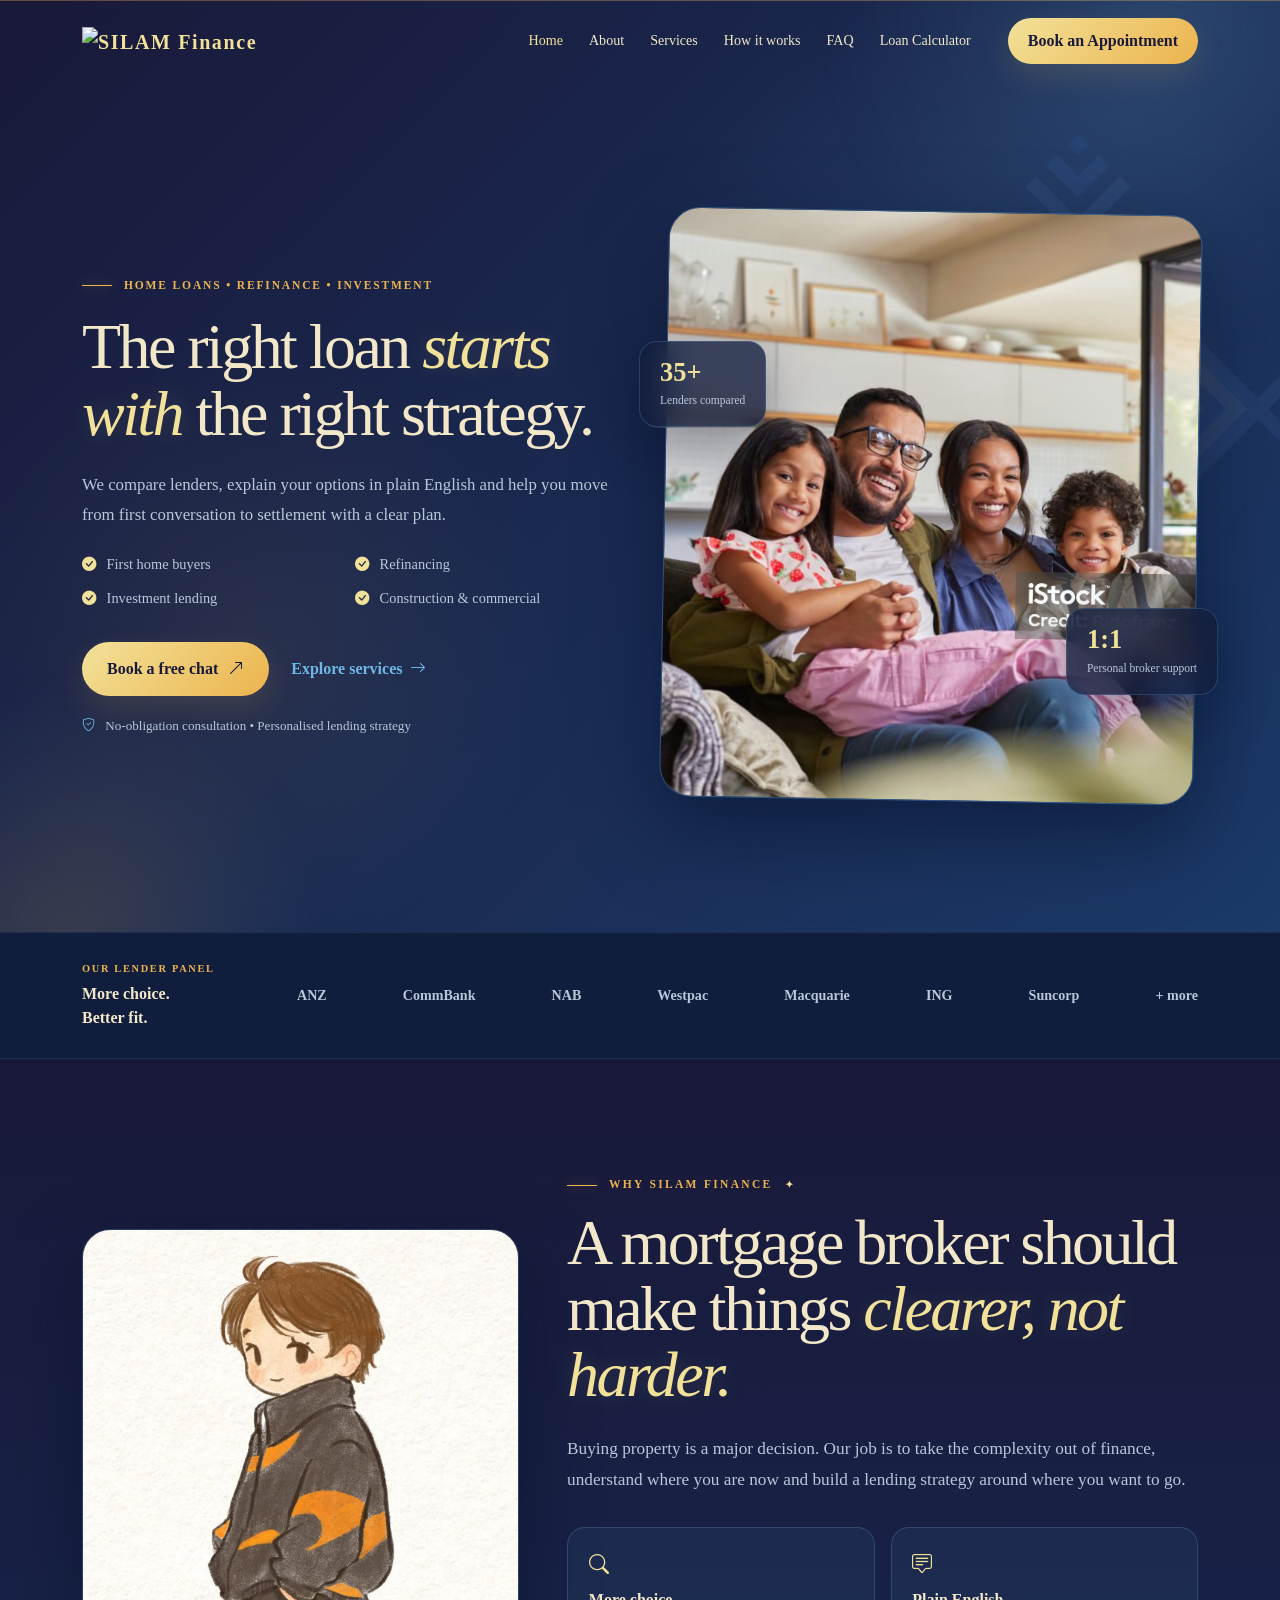
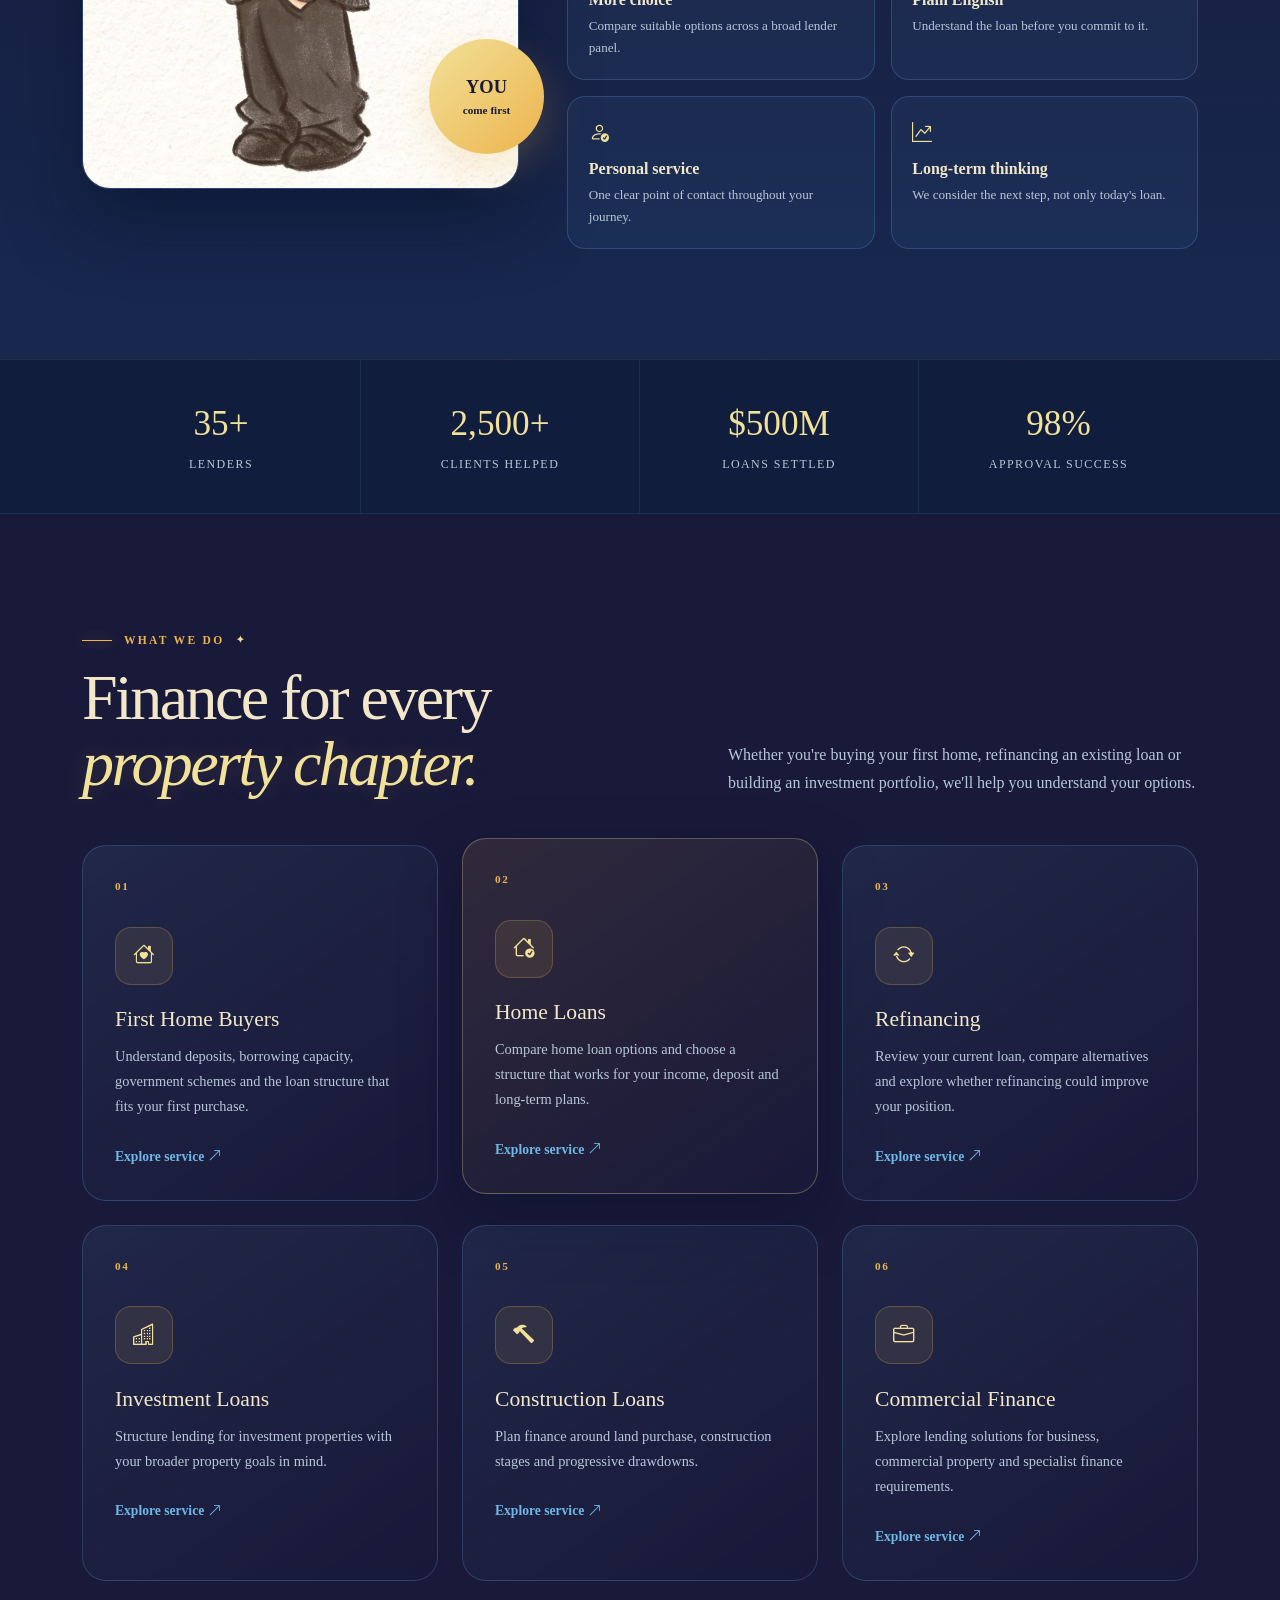
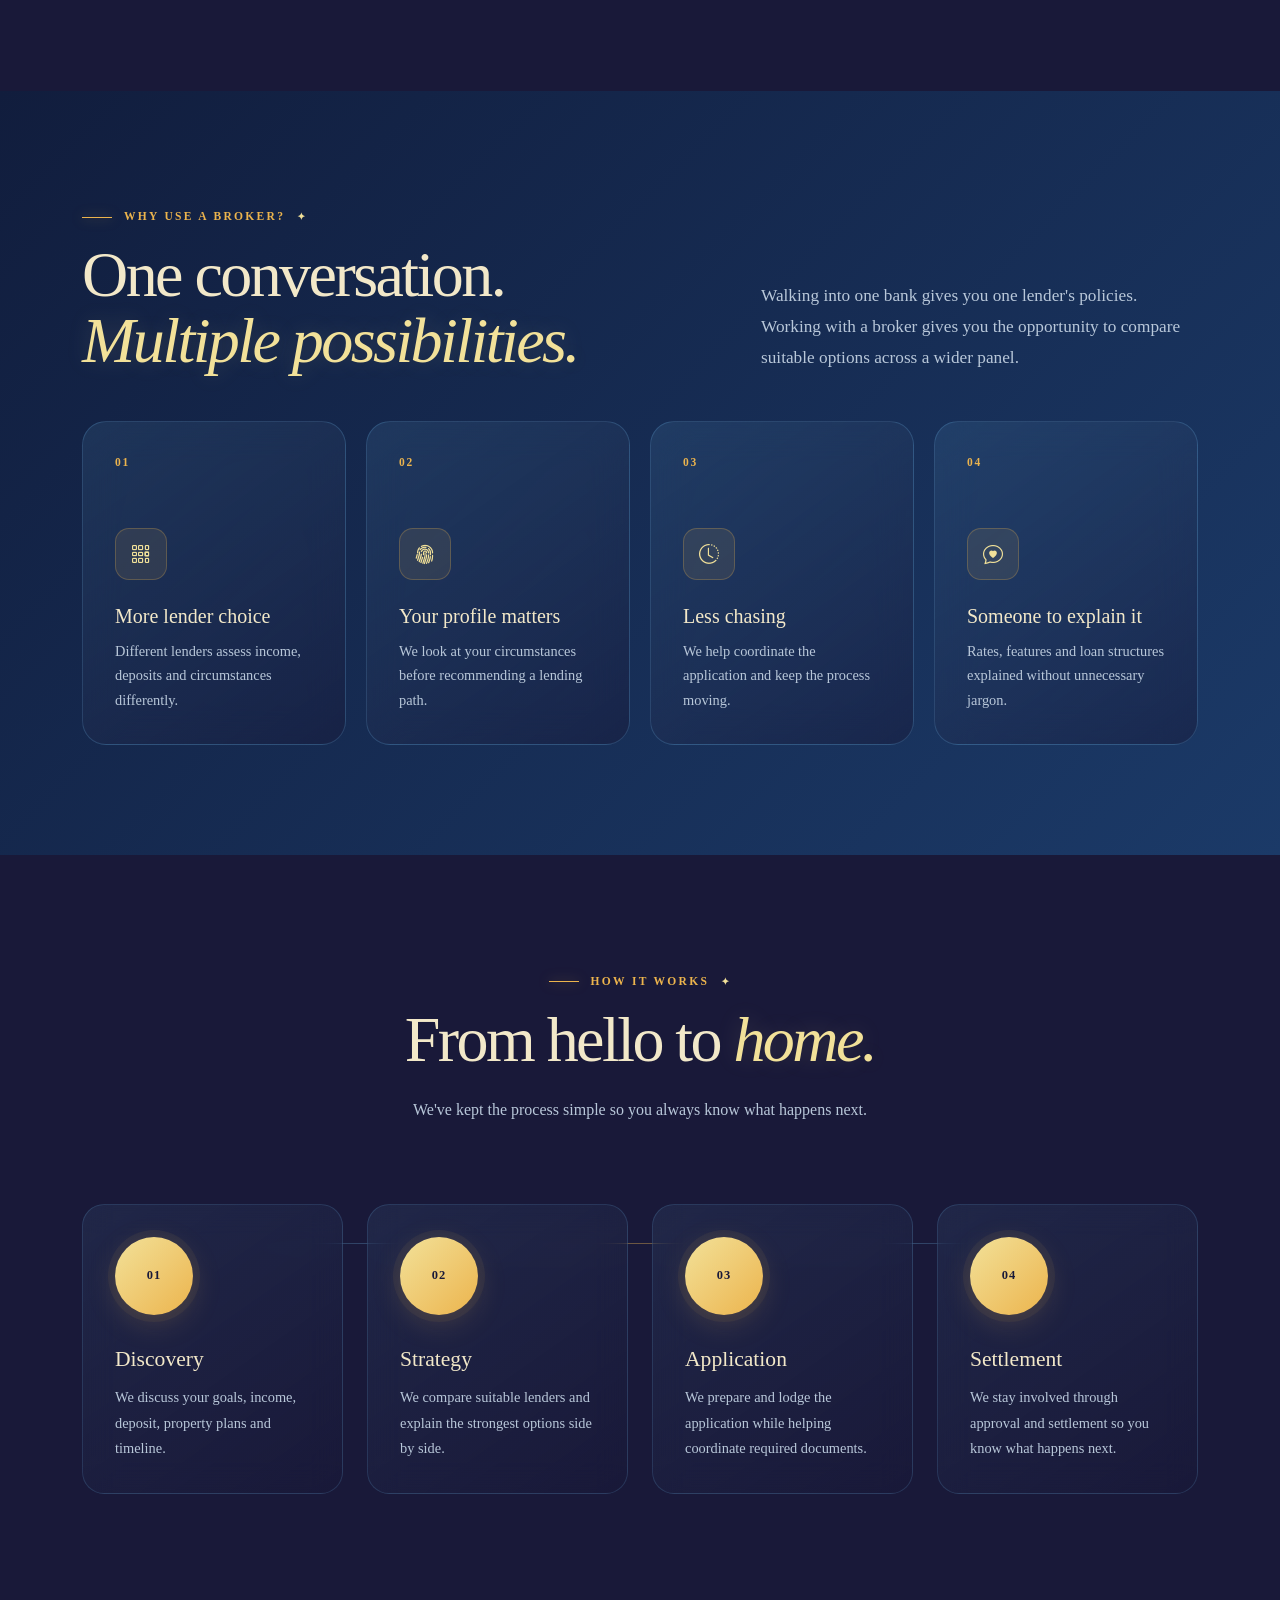
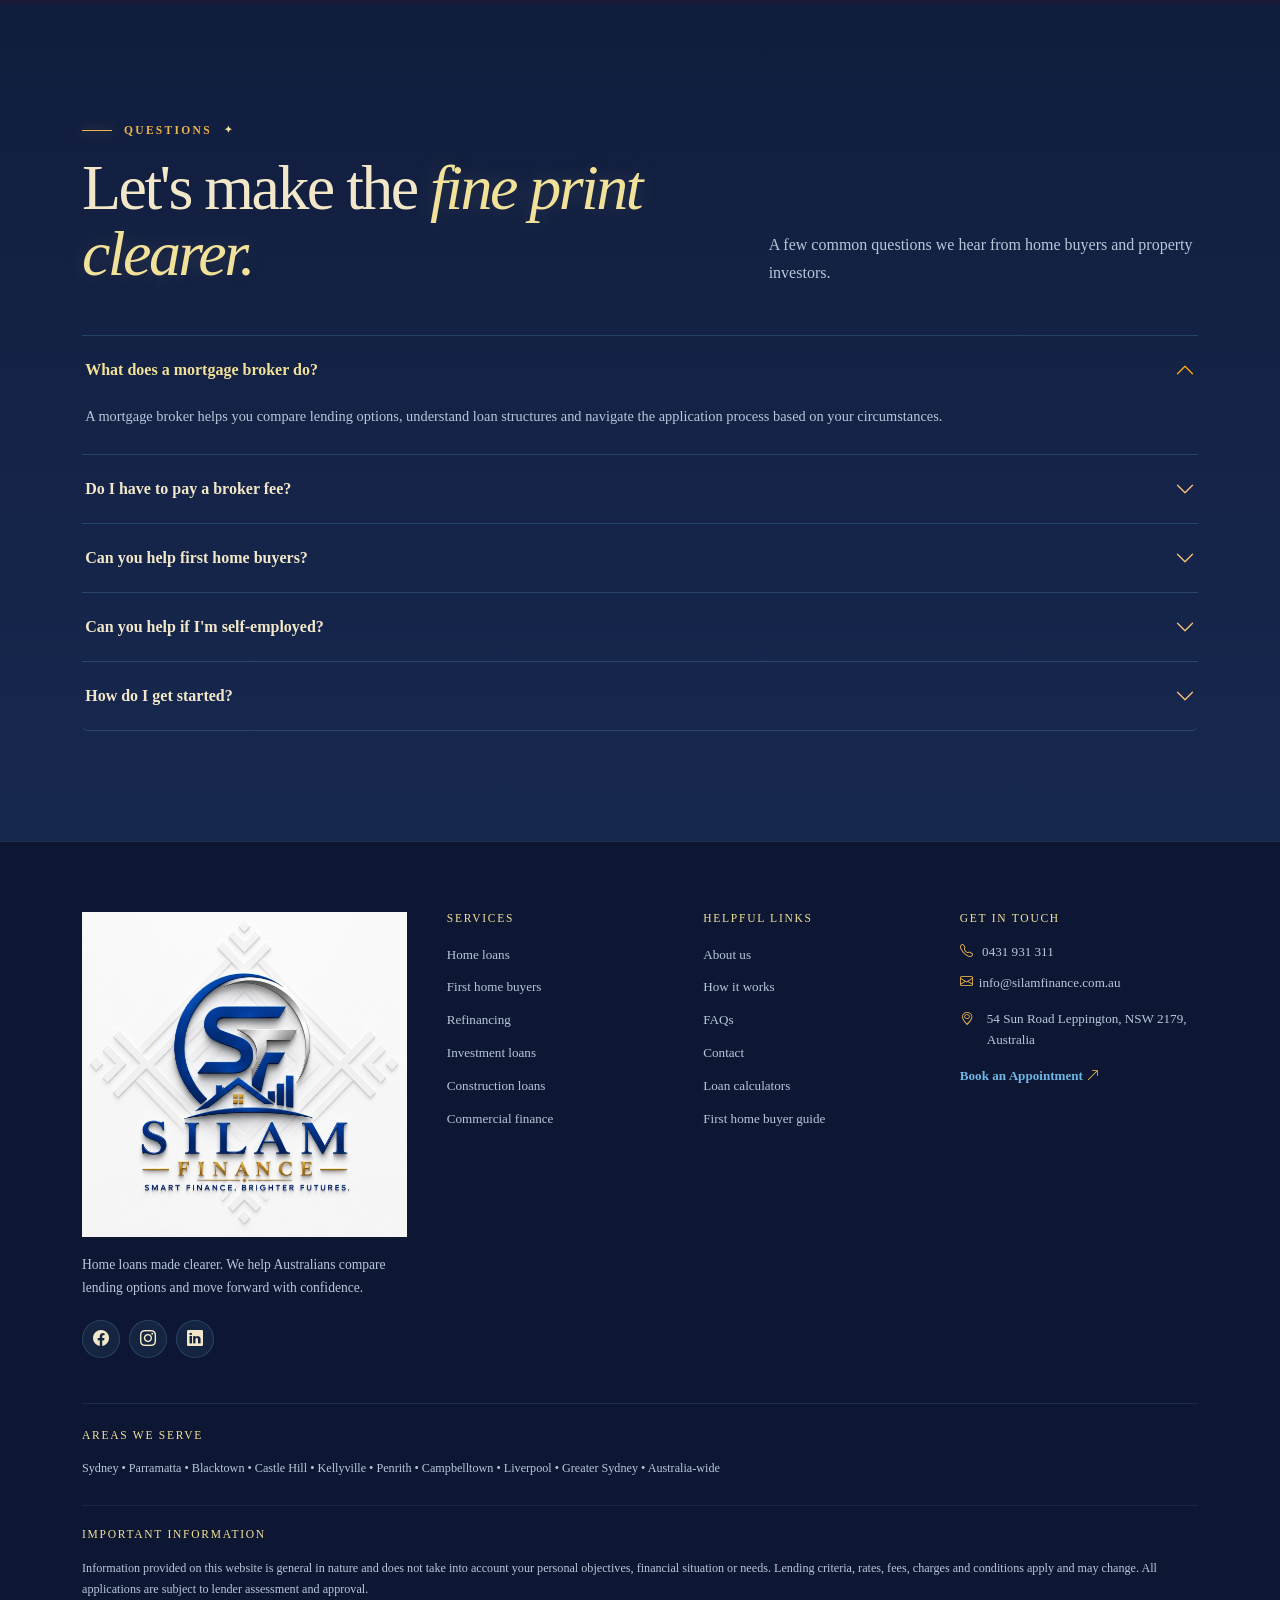
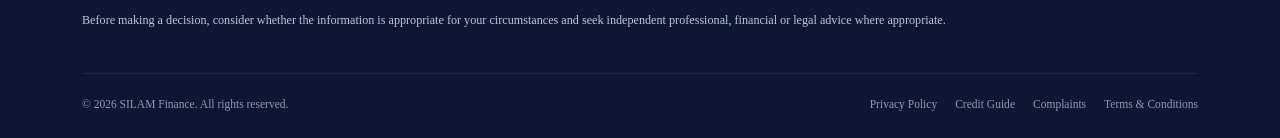
==== commit aa37870e: "Rename home.html to index.html" ====
--- a/index.html
+++ b/index.html
@@ -5,6 +5,7 @@
     <meta name="viewport" content="width=device-width, initial-scale=1">
     <meta name="description" content="SILAM Finance — home loans, refinancing and investment lending made clearer.">
     <title>SILAM Finance | Home Loans Made Simple</title>
+    <link rel="icon" type="jpeg" href="Images/logo.jpeg">
     <link rel="preconnect" href="https://fonts.googleapis.com">
     <link rel="preconnect" href="https://fonts.gstatic.com" crossorigin>
     <link href="https://fonts.googleapis.com/css2?family=DM+Sans:wght@400;500;600;700&display=swap" rel="stylesheet">
@@ -17,7 +18,9 @@
 <body>
 <nav class="navbar navbar-expand-lg fixed-top custom-nav">
     <div class="container">
-        <a class="navbar-brand" href="#home" aria-label="SILAM Finance home">SILAM<span>FINANCE</span></a>
+        <a class="navbar-brand" href="home.html" aria-label="SILAM Finance home">
+    <img src="Images/title.png" alt="SILAM Finance" class="navbar-logo">
+</a>
         <button class="navbar-toggler" type="button" data-bs-toggle="collapse" data-bs-target="#menu"
                 aria-controls="menu" aria-expanded="false" aria-label="Toggle navigation">
             <i class="bi bi-list"></i>
@@ -30,7 +33,7 @@
                 <li class="nav-item"><a class="nav-link" href="#process">How it works</a></li>
                 <li class="nav-item"><a class="nav-link" href="#faq">FAQ</a></li>
                 <li class="nav-item"><a class="nav-link" href="calculator.html">Loan Calculator</a></li>
-                <li class="nav-item ms-lg-3"><a href="#contact" class="custom-btn nav-cta">Book a free chat</a></li>
+                <li class="nav-item ms-lg-3"><a href="appointment.html" class="custom-btn nav-cta">Book an Appointment</a></li>
             </ul>
         </div>
     </div>
@@ -137,37 +140,37 @@
             <div class="col-lg-4 col-md-6"><article class="service-card">
                 <div class="service-number">01</div><div class="service-icon"><i class="bi bi-house-heart"></i></div>
                 <h3>First Home Buyers</h3><p>Understand deposits, borrowing capacity, government schemes and the loan structure that fits your first purchase.</p>
-                <a href="#contact">Explore service <i class="bi bi-arrow-up-right"></i></a>
+                <a href="appointment.html">Explore service <i class="bi bi-arrow-up-right"></i></a>
             </article></div>
 
             <div class="col-lg-4 col-md-6"><article class="service-card featured">
                 <div class="service-number">02</div><div class="service-icon"><i class="bi bi-house-check"></i></div>
                 <h3>Home Loans</h3><p>Compare home loan options and choose a structure that works for your income, deposit and long-term plans.</p>
-                <a href="#contact">Explore service <i class="bi bi-arrow-up-right"></i></a>
+                <a href="appointment.html">Explore service <i class="bi bi-arrow-up-right"></i></a>
             </article></div>
 
             <div class="col-lg-4 col-md-6"><article class="service-card">
                 <div class="service-number">03</div><div class="service-icon"><i class="bi bi-arrow-repeat"></i></div>
                 <h3>Refinancing</h3><p>Review your current loan, compare alternatives and explore whether refinancing could improve your position.</p>
-                <a href="#contact">Explore service <i class="bi bi-arrow-up-right"></i></a>
+                <a href="appointment.html">Explore service <i class="bi bi-arrow-up-right"></i></a>
             </article></div>
 
             <div class="col-lg-4 col-md-6"><article class="service-card">
                 <div class="service-number">04</div><div class="service-icon"><i class="bi bi-buildings"></i></div>
                 <h3>Investment Loans</h3><p>Structure lending for investment properties with your broader property goals in mind.</p>
-                <a href="#contact">Explore service <i class="bi bi-arrow-up-right"></i></a>
+                <a href="appointment.html">Explore service <i class="bi bi-arrow-up-right"></i></a>
             </article></div>
 
             <div class="col-lg-4 col-md-6"><article class="service-card">
                 <div class="service-number">05</div><div class="service-icon"><i class="bi bi-hammer"></i></div>
                 <h3>Construction Loans</h3><p>Plan finance around land purchase, construction stages and progressive drawdowns.</p>
-                <a href="#contact">Explore service <i class="bi bi-arrow-up-right"></i></a>
+                <a href="appointment.html">Explore service <i class="bi bi-arrow-up-right"></i></a>
             </article></div>
 
             <div class="col-lg-4 col-md-6"><article class="service-card">
                 <div class="service-number">06</div><div class="service-icon"><i class="bi bi-briefcase"></i></div>
                 <h3>Commercial Finance</h3><p>Explore lending solutions for business, commercial property and specialist finance requirements.</p>
-                <a href="#contact">Explore service <i class="bi bi-arrow-up-right"></i></a>
+                <a href="appointment.html">Explore service <i class="bi bi-arrow-up-right"></i></a>
             </article></div>
         </div>
     </div>
@@ -225,48 +228,6 @@
             <div class="accordion-item"><h2 class="accordion-header"><button class="accordion-button collapsed" type="button" data-bs-toggle="collapse" data-bs-target="#faq3" aria-expanded="false" aria-controls="faq3">Can you help first home buyers?</button></h2><div id="faq3" class="accordion-collapse collapse" data-bs-parent="#faqAccordion"><div class="accordion-body">Yes. We can help you understand deposit requirements, borrowing capacity, available lending options and the steps involved in purchasing your first home.</div></div></div>
             <div class="accordion-item"><h2 class="accordion-header"><button class="accordion-button collapsed" type="button" data-bs-toggle="collapse" data-bs-target="#faq4" aria-expanded="false" aria-controls="faq4">Can you help if I'm self-employed?</button></h2><div id="faq4" class="accordion-collapse collapse" data-bs-parent="#faqAccordion"><div class="accordion-body">Self-employed applicants can have different documentation and assessment requirements. Your circumstances determine which lending options may be suitable.</div></div></div>
             <div class="accordion-item"><h2 class="accordion-header"><button class="accordion-button collapsed" type="button" data-bs-toggle="collapse" data-bs-target="#faq5" aria-expanded="false" aria-controls="faq5">How do I get started?</button></h2><div id="faq5" class="accordion-collapse collapse" data-bs-parent="#faqAccordion"><div class="accordion-body">Start with a no-obligation conversation. We'll learn about your goals and explain the next steps before any application is submitted.</div></div></div>
-        </div>
-    </div>
-</section>
-
-<section class="contact-section" id="contact">
-    <div class="container">
-        <div class="contact-box">
-            <div class="row align-items-center g-5">
-                <div class="col-lg-7">
-                    <p class="section-label">READY WHEN YOU ARE</p>
-                    <h2>Let's work out <span>what comes next.</span></h2>
-                    <p>Tell us what you're trying to achieve and we'll start with a straightforward conversation — no pressure, no confusing sales pitch.</p>
-                    <div class="contact-details">
-                        <a href="tel:0400000000"><i class="bi bi-telephone"></i> 0400 000 000</a>
-                        <a href="mailto:hello@silamfinance.com.au"><i class="bi bi-envelope"></i> hello@silamfinance.com.au</a>
-                    </div>
-                </div>
-
-                <div class="col-lg-5">
-                    <form class="contact-form" id="contactForm" novalidate>
-                        <label class="visually-hidden" for="name">Your name</label>
-                        <input id="name" name="name" class="form-control" placeholder="Your name" autocomplete="name" required>
-
-                        <label class="visually-hidden" for="email">Email address</label>
-                        <input id="email" name="email" type="email" class="form-control" placeholder="Email address" autocomplete="email" required>
-
-                        <label class="visually-hidden" for="help">What can we help with?</label>
-                        <select id="help" name="help" class="form-control" required>
-                            <option value="">What can we help with?</option>
-                            <option>First home</option><option>Home loan</option><option>Refinancing</option>
-                            <option>Investment</option><option>Construction</option><option>Commercial finance</option>
-                        </select>
-
-                        <label class="visually-hidden" for="message">Tell us a little about your plans</label>
-                        <textarea id="message" name="message" class="form-control" rows="4" placeholder="Tell us a little about your plans" required></textarea>
-
-                        <button class="custom-btn w-100" type="submit">Start the conversation <i class="bi bi-arrow-up-right"></i></button>
-                        <p class="form-note">This demo form validates your details locally. Connect it to your email/CRM before launch.</p>
-                        <div class="form-status" id="formStatus" role="status" aria-live="polite"></div>
-                    </form>
-                </div>
-            </div>
         </div>
     </div>
 </section>
@@ -297,10 +258,10 @@
 
             <div class="footer-column footer-contact">
                 <h4>Get in touch</h4>
-                <a href="tel:0400000000"><i class="bi bi-telephone"></i> 0400 000 000</a>
-                <a href="mailto:hello@silamfinance.com.au"><i class="bi bi-envelope"></i> hello@silamfinance.com.au</a>
-                <div class="footer-address"><i class="bi bi-geo-alt"></i><span>Sydney, NSW<br>Australia</span></div>
-                <a href="#contact" class="footer-cta">Book a free chat <i class="bi bi-arrow-up-right"></i></a>
+                <a href="tel:0431 931 311"><i class="bi bi-telephone"></i> 0431 931 311 </a>
+                <a href="mailto:hello@silamfinance.com.au"><i class="bi bi-envelope"></i>info@silamfinance.com.au</a>
+                <div class="footer-address"><i class="bi bi-geo-alt"></i><span>54 Sun Road Leppington, NSW 2179,<br>Australia</span></div>
+                <a href="appointment.html" class="footer-cta">Book an Appointment <i class="bi bi-arrow-up-right"></i></a>
             </div>
         </div>
 
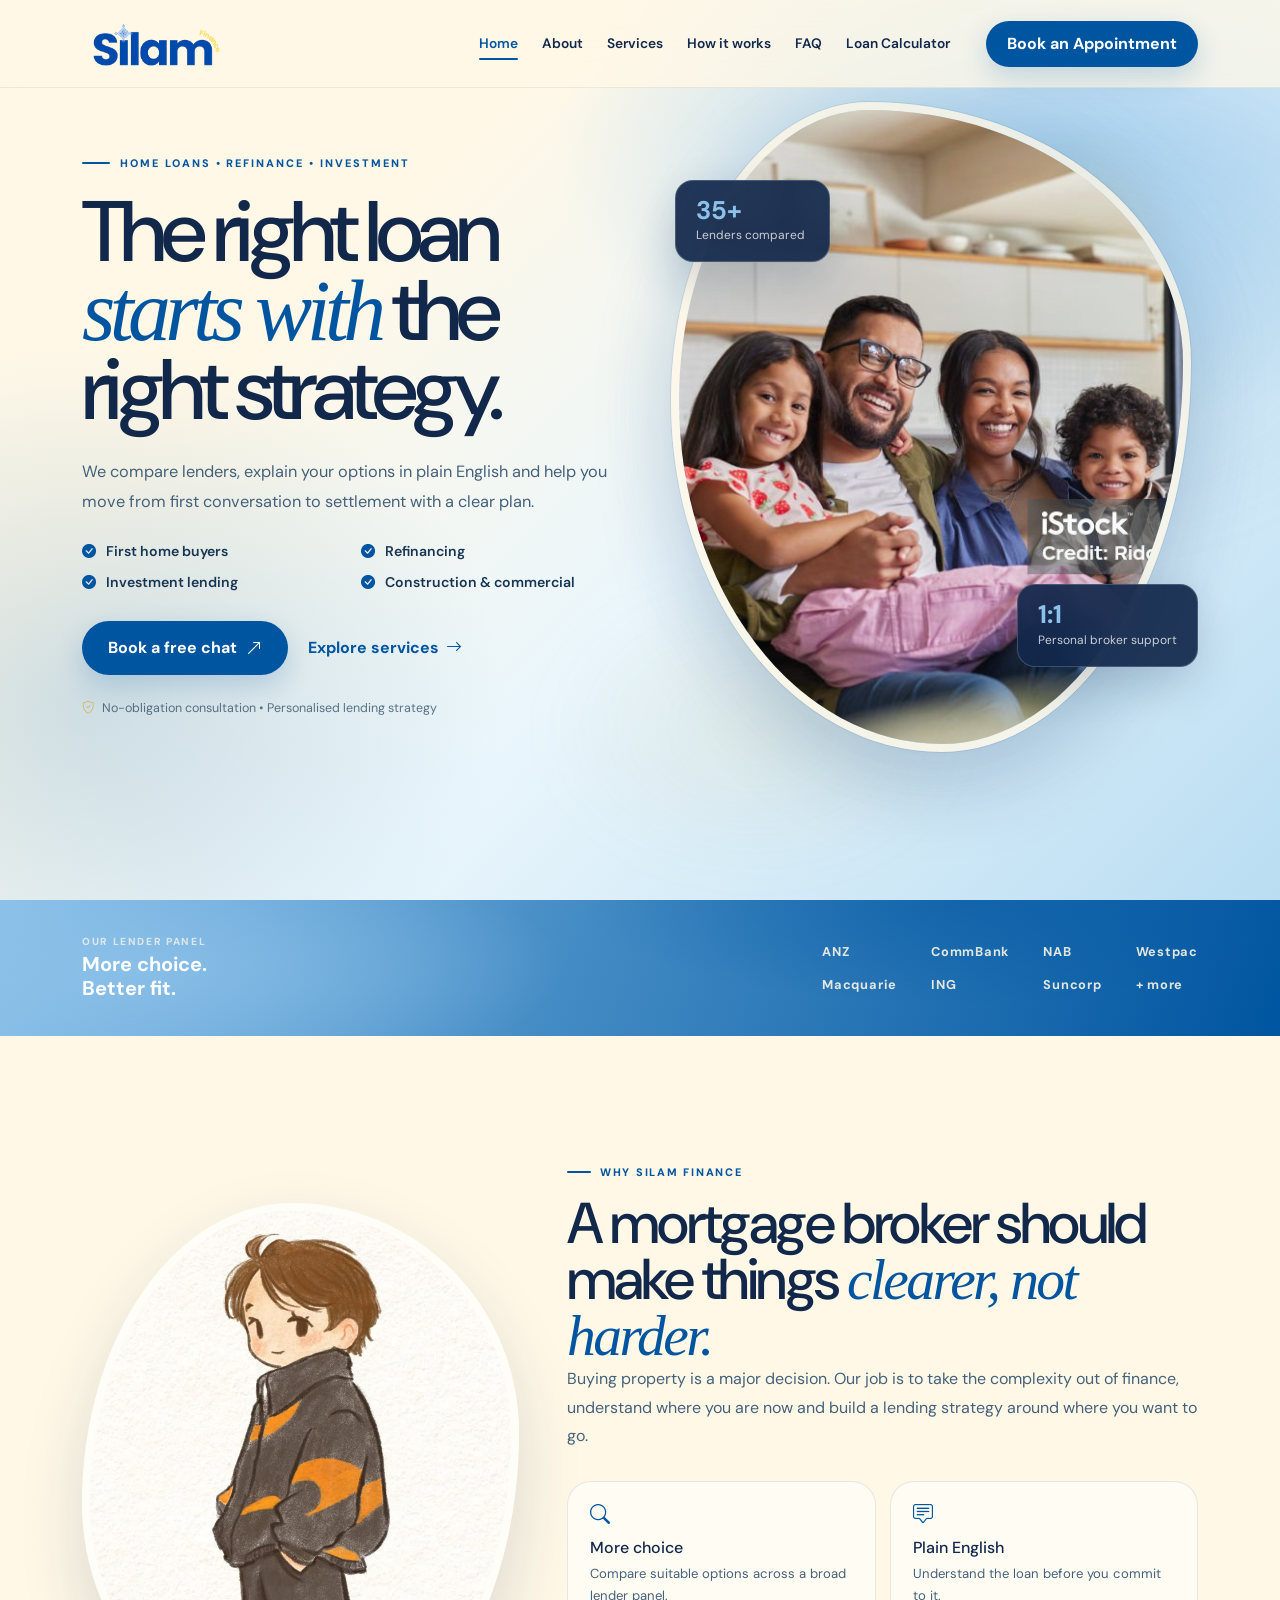
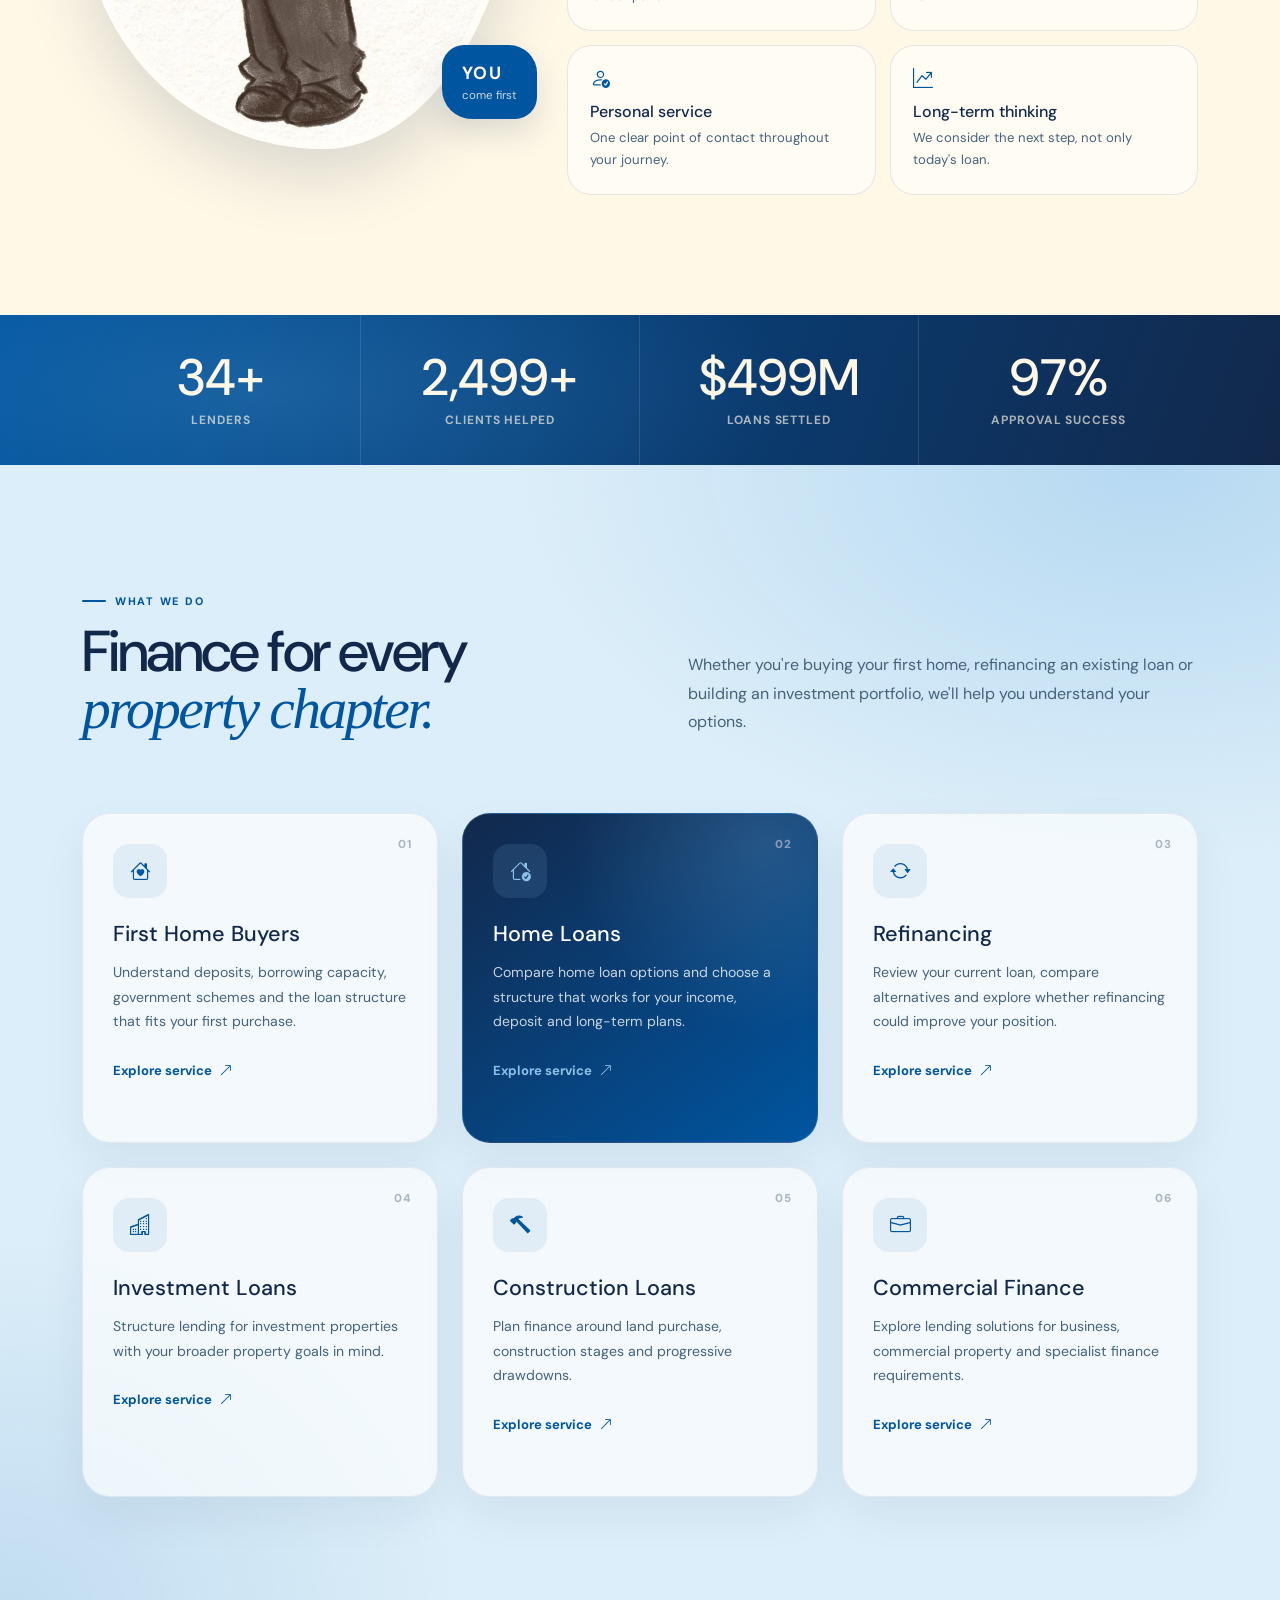
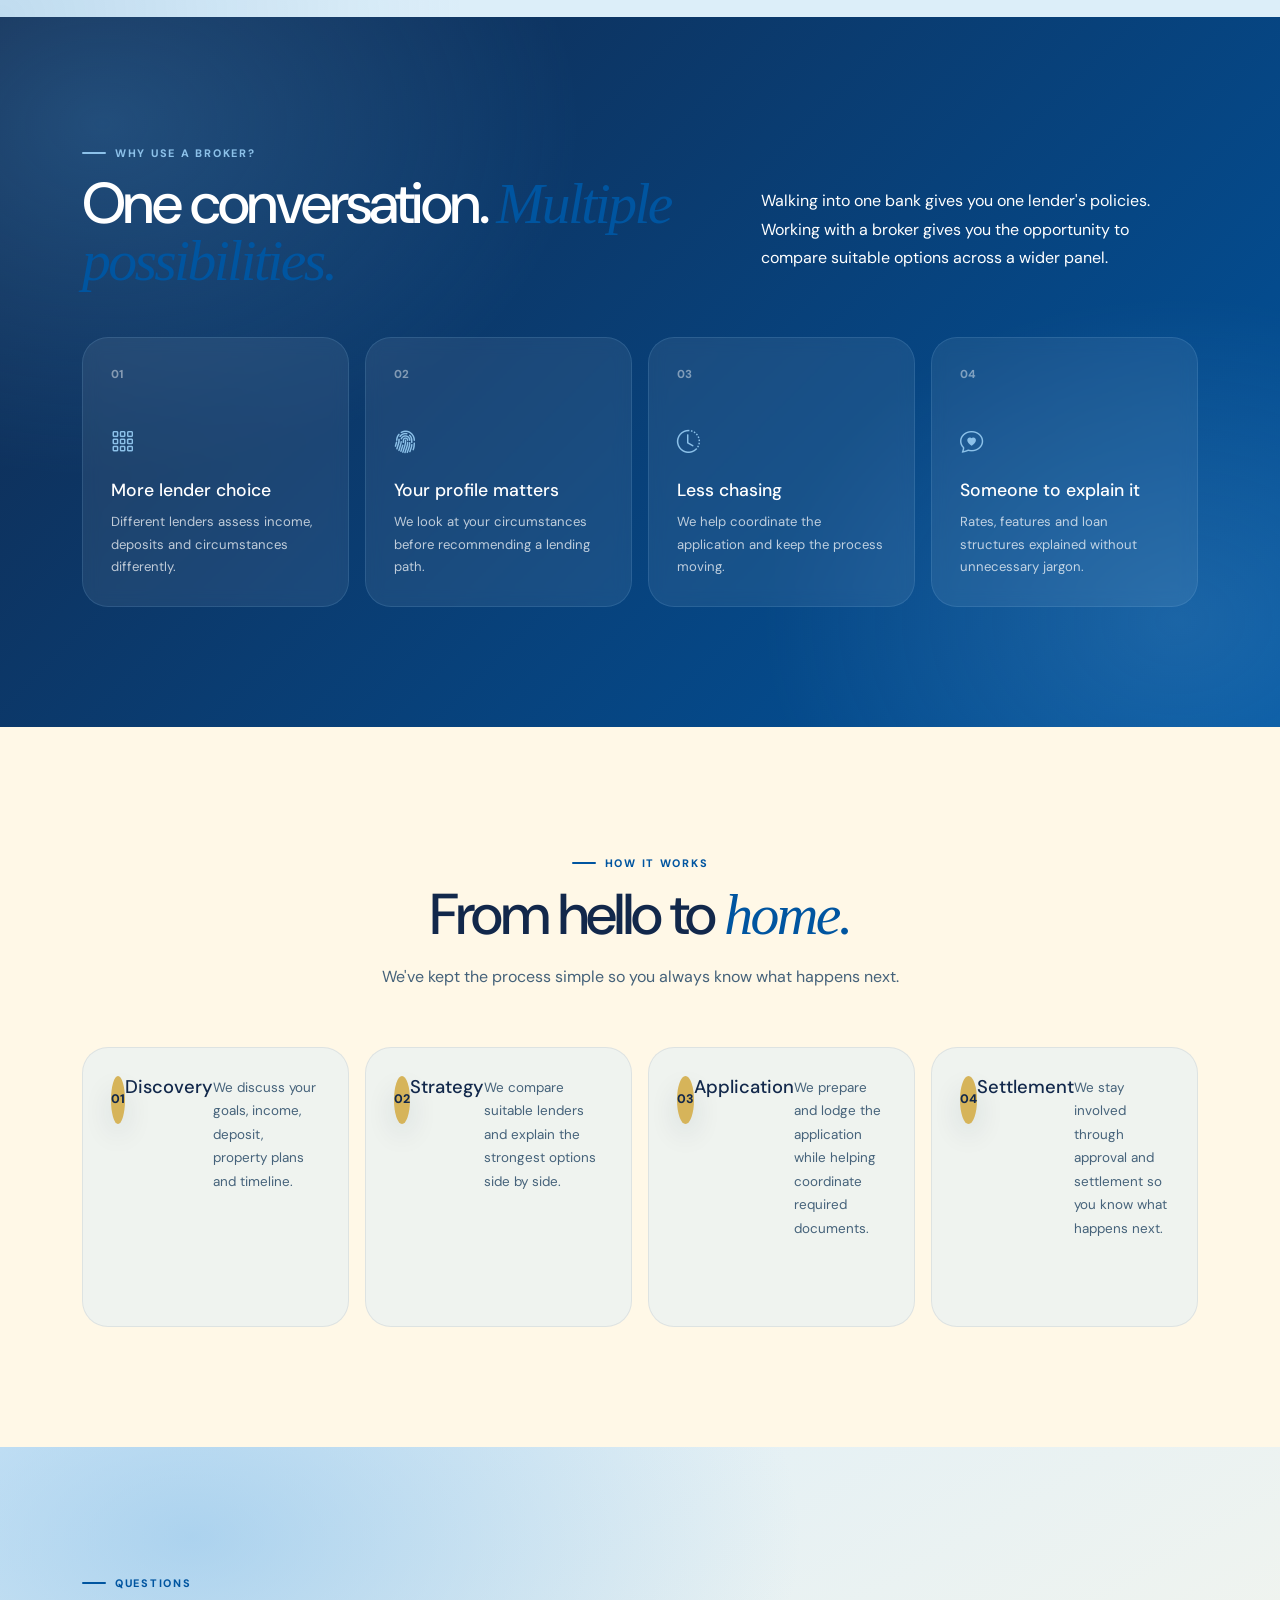
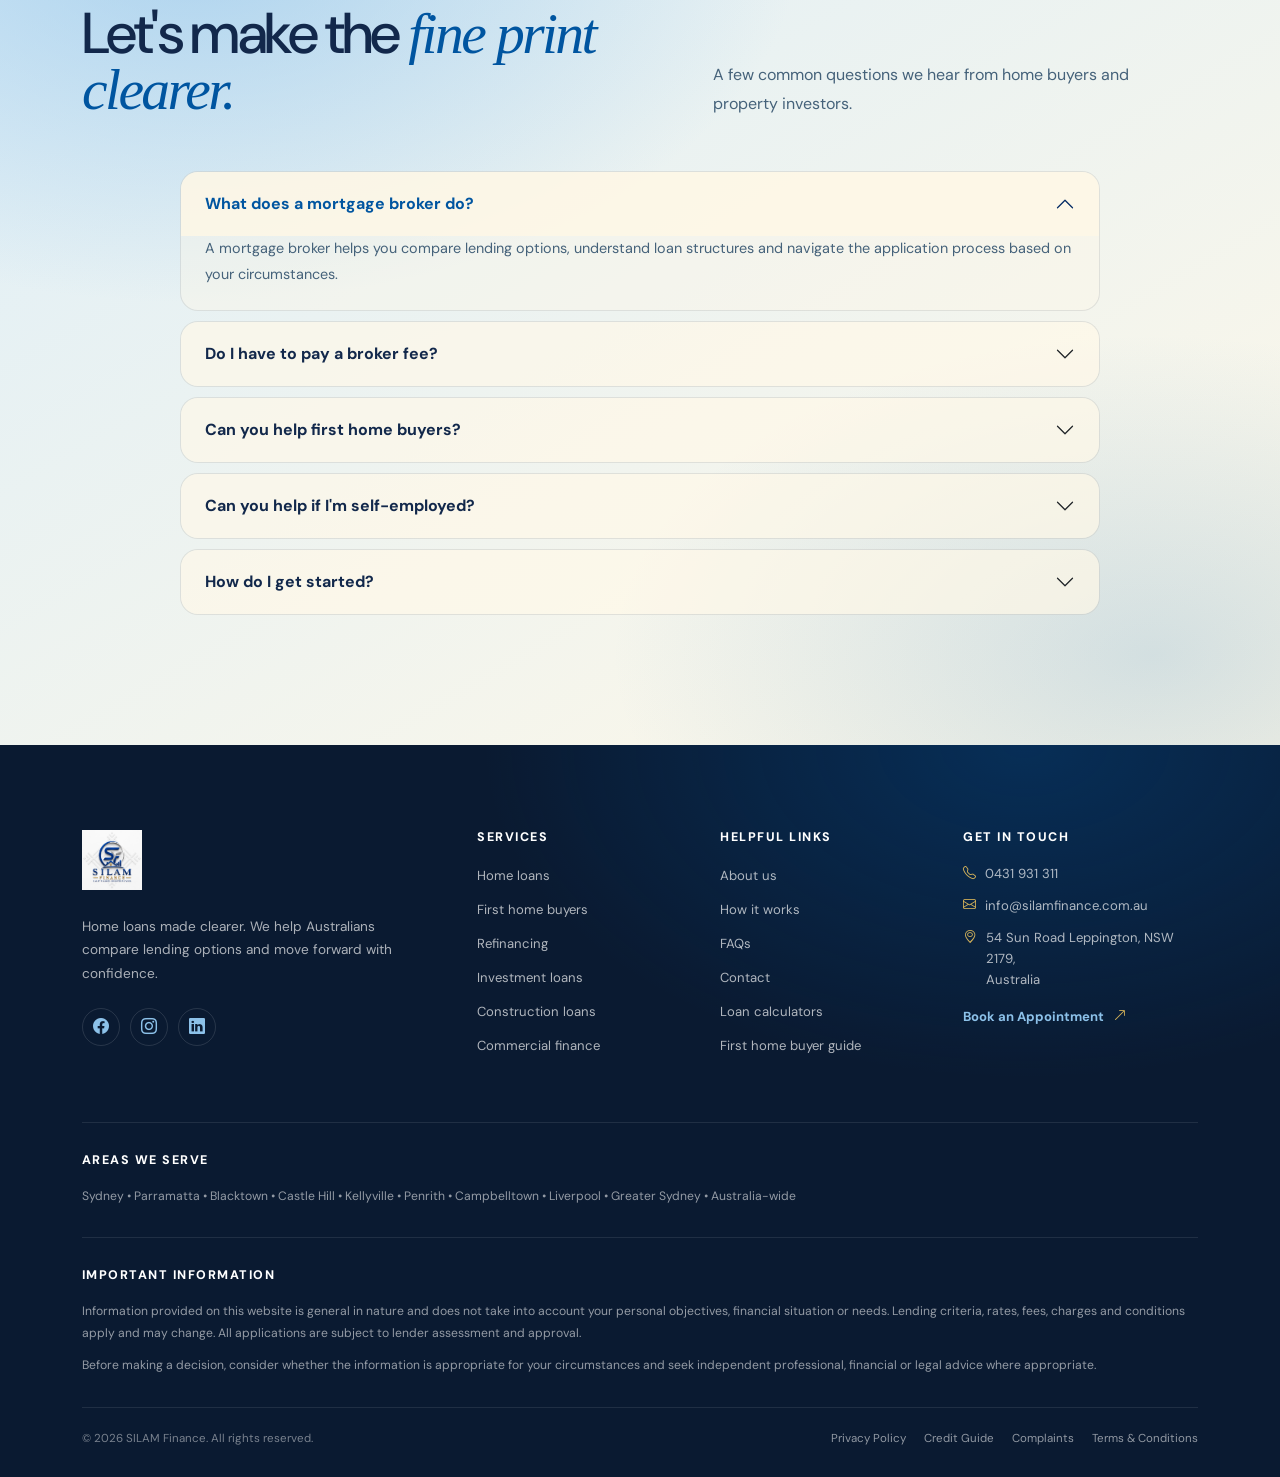
==== commit 520d1e56: "Update index.html" ====
--- a/index.html
+++ b/index.html
@@ -18,7 +18,7 @@
 <body>
 <nav class="navbar navbar-expand-lg fixed-top custom-nav">
     <div class="container">
-        <a class="navbar-brand" href="home.html" aria-label="SILAM Finance home">
+        <a class="navbar-brand" href="index.html" aria-label="SILAM Finance home">
     <img src="Images/title.png" alt="SILAM Finance" class="navbar-logo">
 </a>
         <button class="navbar-toggler" type="button" data-bs-toggle="collapse" data-bs-target="#menu"
--- a/style.css
+++ b/style.css
@@ -1,356 +1,1447 @@
 :root {
-    --starlight: #F2E199;
-    --blue-sky: #6FB8E6;
-    --crescent: #ECB44D;
-    --city-blue: #1B3A68;
-    --darkest-blue: #191939;
-    --deep-blue: #111d3d;
-    --midnight: #17284f;
-    --text-main: #F2E8C9;
-    --text-soft: #B8C7D9;
-    --glass-blue: rgba(111, 184, 230, 0.10);
-    --glass-gold: rgba(242, 225, 153, 0.08);
-    --border-blue: rgba(111, 184, 230, 0.22);
-    --border-gold: rgba(242, 225, 153, 0.25);
-    --shadow-blue: rgba(5, 15, 40, 0.55);
-    --gradient-brand: linear-gradient(135deg, #F2E199, #ECB44D);
-}
-
-* { box-sizing: border-box; }
-
-html { scroll-behavior: smooth; scroll-padding-top: 90px; }
+    --paper: #fff8e7;
+    --paper-deep: #f6f0df;
+    --sky: #8cc1e9;
+    --sky-light: #b9ddf2;
+    --bluebird: #438bc4;
+    --blueberry: #0055a0;
+    --ocean: #12284b;
+    --ink: #173653;
+    --copy: #45627a;
+    --gold: #d6b45a;
+    --white: #fff;
+    --line: rgba(18, 40, 75, .10);
+    --shadow: 0 18px 50px rgba(18, 40, 75, .10);
+    --nav-height: 82px;
+}
+
+/* ---------- RESET / GLOBAL ---------- */
+
+html {
+    scroll-behavior: smooth;
+    scroll-padding-top: var(--nav-height);
+}
 
 body {
     margin: 0;
-    background: var(--darkest-blue);
-    color: var(--text-main);
-    font-family: "Aboreto";
     overflow-x: hidden;
-}
-
-a { text-decoration: none; }
-img { max-width: 100%; }
-section { position: relative; }
-
-.hero::before {
+    background: var(--paper);
+    color: var(--ink);
+    font-family: "DM Sans", system-ui, -apple-system, BlinkMacSystemFont, "Segoe UI", sans-serif;
+    -webkit-font-smoothing: antialiased;
+}
+
+img {
+    display: block;
+    max-width: 100%;
+}
+
+a {
+    text-decoration: none;
+}
+
+button,
+a {
+    -webkit-tap-highlight-color: transparent;
+}
+
+::selection {
+    color: var(--paper);
+    background: var(--blueberry);
+}
+
+.section-padding {
+    padding-block: 120px;
+}
+
+/* ---------- NAVIGATION ---------- */
+
+.custom-nav {
+    z-index: 1030;
+    min-height: var(--nav-height);
+    padding-block: 14px;
+    background: rgba(255, 248, 231, .78) !important;
+    border-bottom: 1px solid rgba(18, 40, 75, .08);
+    backdrop-filter: blur(18px) saturate(120%);
+    -webkit-backdrop-filter: blur(18px) saturate(120%);
+    transition: background .25s ease, box-shadow .25s ease, border-color .25s ease;
+}
+
+.custom-nav.scrolled {
+    background: rgba(255, 248, 231, .96) !important;
+    box-shadow: 0 8px 28px rgba(18, 40, 75, .08);
+}
+
+.navbar-brand {
+    display: inline-flex;
+    align-items: baseline;
+    gap: 5px;
+    color: var(--ocean) !important;
+    font-size: 1.15rem;
+    font-weight: 800;
+    letter-spacing: .04em;
+    line-height: 1;
+}
+
+.navbar-brand span {
+    color: var(--blueberry);
+    font-size: .65rem;
+    letter-spacing: .12em;
+}
+
+.navbar .nav-link {
+    position: relative;
+    padding: .55rem .75rem !important;
+    color: var(--ocean) !important;
+    font-size: .86rem;
+    font-weight: 600;
+    transition: color .2s ease;
+}
+
+.navbar .nav-link::after {
     content: "";
     position: absolute;
-    width: 650px;
-    height: 650px;
-    right: -120px;
-    top: 80px;
-    background: url("Images/1633397542silam_sakma_blue.svg") center / contain no-repeat;
-    opacity: 0.07;
-    pointer-events: none;
-    z-index: 0;
-}
-
-.hero .container {
-    position: relative;
-    z-index: 1;
-}
-.section-padding { padding: 110px 0; }
-
-.section-label {
+    left: .75rem;
+    right: .75rem;
+    bottom: .2rem;
+    height: 2px;
+    border-radius: 999px;
+    background: var(--blueberry);
+    transform: scaleX(0);
+    transform-origin: center;
+    transition: transform .2s ease;
+}
+
+.navbar .nav-link:hover,
+.navbar .nav-link.active {
+    color: var(--blueberry) !important;
+}
+
+.navbar .nav-link:hover::after,
+.navbar .nav-link.active::after {
+    transform: scaleX(1);
+}
+
+.navbar-toggler {
+    border: 0;
+    padding: .4rem .55rem;
+    color: var(--ocean);
+    box-shadow: none !important;
+}
+
+.navbar-toggler i {
+    font-size: 1.5rem;
+}
+.navbar-logo {
+    display: block;
+    width: 125px;
+    height: auto;
+    object-fit: contain;
+}
+
+.navbar-brand {
+    display: flex;
+    align-items: center;
+    padding: 0;
+}
+.navbar-logo {
+    width: 145px;
+}
+
+@media (max-width: 991.98px) {
+    .navbar-logo {
+        width: 115px;
+    }
+}
+
+.custom-btn {
     display: inline-flex;
     align-items: center;
-    gap: 12px;
-    margin: 0 0 1rem;
-    color: var(--crescent) !important;
-    font-size: .72rem;
+    justify-content: center;
+    gap: 9px;
+    min-height: 46px;
+    padding: 12px 20px;
+    border: 1px solid transparent;
+    border-radius: 999px;
+    background: var(--blueberry);
+    color: var(--white) !important;
     font-weight: 700;
-    letter-spacing: .20em;
-    text-transform: uppercase;
-}
-.section-label::before { content:""; width:30px; height:1px; background:var(--crescent); box-shadow:0 0 12px rgba(236,180,77,.55); }
-.section-label::after { content:"✦"; color:var(--starlight); font-size:.6rem; animation:twinkle 3s ease-in-out infinite; }
+    line-height: 1;
+    box-shadow: 0 10px 28px rgba(0, 85, 160, .20);
+    transition: transform .2s ease, background .2s ease, box-shadow .2s ease;
+}
+
+.custom-btn:hover {
+    transform: translateY(-2px);
+    background: var(--ocean);
+    box-shadow: 0 14px 34px rgba(18, 40, 75, .20);
+}
+
+.custom-btn-lg {
+    min-height: 54px;
+    padding-inline: 25px;
+}
+
+.nav-cta {
+    margin-left: 8px;
+}
+
+/* ---------- HERO ---------- */
+
+.hero {
+    position: relative;
+    isolation: isolate;
+    min-height: 100vh;
+    overflow: hidden;
+    background:
+        radial-gradient(ellipse 55% 42% at 83% 17%, rgba(140, 193, 233, .68), transparent 72%),
+        radial-gradient(ellipse 45% 55% at 7% 78%, rgba(67, 139, 196, .24), transparent 72%),
+        linear-gradient(135deg, var(--paper) 0%, var(--paper) 28%, #eaf6fc 57%, var(--sky-light) 100%);
+}
+
+.hero .container {
+    position: relative;
+    z-index: 3;
+}
+
+.hero .row {
+    min-height: 100vh;
+    padding-top: calc(var(--nav-height) / 2);
+    padding-bottom: 40px;
+}
+
+.hero-copy {
+    padding-top: 20px;
+}
+
+.eyebrow {
+    display: flex;
+    align-items: center;
+    gap: 10px;
+    margin-bottom: 22px;
+    color: var(--blueberry);
+    font-size: .68rem;
+    font-weight: 800;
+    letter-spacing: .18em;
+}
+
+.eyebrow span {
+    width: 28px;
+    height: 2px;
+    border-radius: 999px;
+    background: var(--blueberry);
+}
+
+.hero h1 {
+    max-width: 760px;
+    margin: 0;
+    color: var(--ocean);
+    font-size: clamp(3.25rem, 6.7vw, 6.8rem);
+    font-weight: 500;
+    line-height: .91;
+    letter-spacing: -.065em;
+}
+
+.hero h1 span,
+.section-title span {
+    color: var(--blueberry);
+    font-family: Georgia, "Times New Roman", serif;
+    font-style: italic;
+    font-weight: 400;
+}
+
+.hero-text {
+    max-width: 590px;
+    margin: 28px 0 24px;
+    color: var(--copy);
+    font-size: 1.02rem;
+    line-height: 1.85;
+}
+
+.hero-points {
+    display: grid;
+    grid-template-columns: repeat(2, minmax(0, 1fr));
+    max-width: 570px;
+    gap: 10px 24px;
+    margin-bottom: 28px;
+}
+
+.hero-points div {
+    color: var(--ink);
+    font-size: .88rem;
+    font-weight: 600;
+}
+
+.hero-points i {
+    margin-right: 7px;
+    color: var(--blueberry);
+}
+
+.hero-actions {
+    display: flex;
+    flex-wrap: wrap;
+    align-items: center;
+    gap: 20px;
+}
+
+.text-link,
+.service-card a {
+    display: inline-flex;
+    align-items: center;
+    gap: 7px;
+    color: var(--blueberry) !important;
+    font-weight: 700;
+}
+
+.text-link:hover,
+.service-card a:hover {
+    gap: 10px;
+}
+
+.hero-note {
+    display: flex;
+    align-items: center;
+    gap: 8px;
+    margin: 24px 0 0;
+    color: rgba(23, 54, 83, .68);
+    font-size: .78rem;
+}
+
+.hero-note i {
+    color: var(--gold);
+}
+
+/* Decorative hero glows */
+
+.hero-glow {
+    position: absolute;
+    z-index: 0;
+    pointer-events: none;
+    border-radius: 50%;
+}
+
+.hero-glow-one {
+    top: 8%;
+    right: -12%;
+    width: 58vw;
+    height: 38vw;
+    background: radial-gradient(ellipse, rgba(67, 139, 196, .18), transparent 70%);
+    filter: blur(22px);
+}
+
+.hero-glow-two {
+    right: 24%;
+    bottom: 2%;
+    width: 34vw;
+    height: 24vw;
+    background: radial-gradient(ellipse, rgba(214, 180, 90, .10), transparent 70%);
+    filter: blur(24px);
+}
+
+/* Hero visual */
+
+.hero-visual {
+    position: relative;
+    width: min(100%, 620px);
+    min-height: 620px;
+    margin-inline: auto;
+    display: flex;
+    align-items: center;
+    justify-content: center;
+}
+
+.hero-image-frame {
+    position: relative;
+    width: min(100%, 520px);
+    aspect-ratio: 4 / 5;
+    overflow: hidden;
+    border: 8px solid rgba(255, 248, 231, .76);
+    border-radius: 38% 62% 48% 52% / 46% 40% 60% 54%;
+    outline: 1px solid rgba(18, 40, 75, .08);
+    box-shadow: 0 35px 80px rgba(18, 40, 75, .18), 0 0 80px rgba(140, 193, 233, .18);
+}
+
+.hero-image-frame img {
+    width: 100%;
+    height: 100%;
+    object-fit: cover;
+    transform: scale(1.04);
+    filter: saturate(.94) contrast(.98);
+}
+
+.hero-image-frame::after {
+    content: "";
+    position: absolute;
+    inset: 0;
+    pointer-events: none;
+    background: linear-gradient(125deg, rgba(255, 248, 231, .18), transparent 32%, rgba(67, 139, 196, .08));
+    mix-blend-mode: screen;
+}
+
+.hero-stat {
+    position: absolute;
+    z-index: 4;
+    display: flex;
+    flex-direction: column;
+    gap: 3px;
+    min-width: 155px;
+    padding: 17px 20px;
+    border: 1px solid rgba(255, 255, 255, .18);
+    border-radius: 18px;
+    background: rgba(18, 40, 75, .92);
+    color: var(--white);
+    box-shadow: 0 18px 45px rgba(18, 40, 75, .18);
+    backdrop-filter: blur(12px);
+}
+
+.hero-stat strong {
+    color: var(--sky);
+    font-size: 1.6rem;
+    line-height: 1;
+}
+
+.hero-stat span {
+    color: rgba(255, 255, 255, .76);
+    font-size: .75rem;
+}
+
+.hero-stat-one {
+    top: 12%;
+    left: 2%;
+}
+
+.hero-stat-two {
+    right: 0;
+    bottom: 13%;
+}
+
+.sun-shape {
+    position: absolute;
+    right: 2%;
+    top: 3%;
+    z-index: -1;
+    width: 210px;
+    height: 210px;
+    border-radius: 47% 53% 60% 40% / 53% 44% 56% 47%;
+    background: radial-gradient(circle, rgba(214, 180, 90, .14) 0 22%, rgba(214, 180, 90, .05) 44%, transparent 70%);
+    filter: blur(2px);
+}
+
+/* ---------- TRUST BAR ---------- */
+
+.trust-bar {
+    position: relative;
+    overflow: hidden;
+    padding: 34px 0;
+    background:
+        radial-gradient(ellipse 55% 150% at 10% 50%, rgba(140, 193, 233, .82), transparent 62%),
+        radial-gradient(ellipse 45% 120% at 75% 0%, rgba(0, 85, 160, .45), transparent 65%),
+        linear-gradient(110deg, #8cc1e9 0%, #438bc4 45%, #0055a0 100%);
+}
+
+.trust-bar .container {
+    position: relative;
+    z-index: 1;
+    display: flex;
+    align-items: center;
+    justify-content: space-between;
+    gap: 40px;
+}
+
+.trust-intro {
+    flex: 0 0 auto;
+}
+
+.trust-intro span {
+    display: block;
+    margin-bottom: 5px;
+    color: rgba(255, 248, 231, .72);
+    font-size: .64rem;
+    font-weight: 800;
+    letter-spacing: .16em;
+}
+
+.trust-intro strong {
+    color: var(--white);
+    font-size: 1.25rem;
+    line-height: 1.05;
+}
+
+.lender-list {
+    display: grid;
+    grid-template-columns: repeat(4, auto);
+    justify-content: end;
+    gap: 14px 34px;
+    color: rgba(255, 248, 231, .88);
+    font-size: .8rem;
+    font-weight: 700;
+    letter-spacing: .06em;
+}
+
+/* ---------- SECTION HEADINGS ---------- */
+
+.section-label {
+    position: relative;
+    display: inline-flex;
+    align-items: center;
+    gap: 9px;
+    margin: 0 0 15px;
+    color: var(--blueberry);
+    font-size: .68rem;
+    font-weight: 800;
+    letter-spacing: .16em;
+}
+
+.section-label::before {
+    content: "";
+    width: 24px;
+    height: 2px;
+    border-radius: 999px;
+    background: currentColor;
+}
 
 .section-title {
     margin: 0;
-    color: var(--text-main) !important;
-    font-size: clamp(2.5rem, 5vw, 4.8rem);
-    font-weight: 400;
-    line-height: 1.03;
-    letter-spacing: -.04em;
-}
-.section-title span, .hero h1 span, .contact-box h2 span { color:var(--starlight); font-style:italic; text-shadow:0 0 25px rgba(242,225,153,.16); }
-
-.large-copy { max-width:720px; margin:1.6rem 0 0; color:var(--text-soft); font-size:1.08rem; line-height:1.8; }
-
-/* NAV */
-.custom-nav {
-    padding: 17px 0;
-    background: transparent !important;
-    border-top: 1px solid rgba(236,180,77,.35);
-    transition: background .3s ease, box-shadow .3s ease, padding .3s ease;
-    z-index: 1000;
-}
-.custom-nav.scrolled {
-    padding: 11px 0;
-    background: rgba(17,29,61,.90) !important;
-    backdrop-filter: blur(18px);
-    box-shadow: 0 10px 35px rgba(5,15,40,.35);
-}
-.navbar-brand, .footer-logo {
-    color:var(--starlight) !important;
-    font-size:1.25rem;
-    font-weight:700;
-    letter-spacing:.08em;
-}
-.navbar-brand span, .footer-logo span { color:var(--blue-sky); margin-left:2px; }
-.navbar .nav-link { color:var(--text-main) !important; font-size:.88rem; margin:0 5px; }
-.navbar .nav-link:hover, .navbar .nav-link.active { color:var(--starlight) !important; }
-.navbar-toggler { border:1px solid rgba(242,225,153,.25); color:var(--starlight); }
-.navbar-toggler:focus { box-shadow:0 0 0 .2rem rgba(242,225,153,.12); }
-.nav-cta { margin-left:8px; }
-
-/* BUTTONS */
-.custom-btn {
-    display:inline-flex;
-    align-items:center;
-    justify-content:center;
-    gap:10px;
-    min-height:46px;
-    padding:11px 20px;
-    border:0;
-    border-radius:999px;
-    color:var(--darkest-blue) !important;
-    background:var(--gradient-brand);
-    font-weight:700;
-    box-shadow:0 12px 30px rgba(236,180,77,.14);
-    transition:transform .25s ease, box-shadow .25s ease;
-}
-.custom-btn:hover { color:var(--darkest-blue) !important; transform:translateY(-3px); box-shadow:0 18px 40px rgba(236,180,77,.24); }
-.custom-btn-lg { min-height:54px; padding:14px 25px; }
-.text-link { color:var(--blue-sky); font-weight:600; display:inline-flex; gap:8px; align-items:center; }
-.text-link:hover { color:var(--starlight); }
-
-/* HERO */
-.hero {
-    position:relative;
-    min-height:100vh;
-    overflow:hidden;
-    padding-top:80px;
+    color: var(--ocean);
+    font-size: clamp(2.5rem, 4.5vw, 4.5rem);
+    font-weight: 500;
+    line-height: .98;
+    letter-spacing: -.045em;
+}
+
+.large-copy {
+    color: var(--copy);
+    font-size: 1rem;
+    line-height: 1.8;
+}
+
+.section-heading {
+    display: flex;
+    align-items: end;
+    justify-content: space-between;
+    gap: 45px;
+    margin-bottom: 52px;
+}
+
+.section-heading > p {
+    max-width: 510px;
+    margin: 0;
+    color: var(--copy);
+    line-height: 1.8;
+}
+
+/* ---------- ABOUT ---------- */
+
+.about {
+    background: var(--paper);
+}
+
+.about-image {
+    position: relative;
+    width: min(100%, 470px);
+    margin-inline: auto;
+}
+
+.about-image img {
+    width: 100%;
+    aspect-ratio: 4 / 5;
+    object-fit: cover;
+    border: 8px solid rgba(255, 255, 255, .65);
+    border-radius: 48% 52% 45% 55% / 55% 42% 58% 45%;
+    box-shadow: 0 28px 65px rgba(18, 40, 75, .15);
+}
+
+.about-badge {
+    position: absolute;
+    right: -18px;
+    bottom: 30px;
+    display: flex;
+    flex-direction: column;
+    padding: 15px 20px;
+    border-radius: 22px 28px 22px 30px;
+    background: var(--blueberry);
+    color: var(--paper);
+    box-shadow: 0 14px 32px rgba(18, 40, 75, .14);
+}
+
+.about-badge strong {
+    font-size: 1.1rem;
+    letter-spacing: .08em;
+}
+
+.about-badge span {
+    font-size: .72rem;
+    opacity: .8;
+}
+
+.about-grid {
+    display: grid;
+    grid-template-columns: repeat(2, minmax(0, 1fr));
+    gap: 14px;
+    margin-top: 30px;
+}
+
+.about-grid > div {
+    min-height: 150px;
+    padding: 22px;
+    border: 1px solid var(--line);
+    border-radius: 24px;
+    background: rgba(255, 255, 255, .56);
+    transition: transform .3s ease, background .3s ease, box-shadow .3s ease;
+}
+
+.about-grid > div:hover {
+    transform: translateY(-5px);
+    background: rgba(255, 255, 255, .86);
+    box-shadow: var(--shadow);
+}
+
+.about-grid i {
+    display: inline-flex;
+    margin-bottom: 14px;
+    color: var(--blueberry);
+    font-size: 1.25rem;
+}
+
+.about-grid h4 {
+    margin: 0 0 6px;
+    color: var(--ocean);
+    font-size: 1rem;
+}
+
+.about-grid p {
+    margin: 0;
+    color: var(--copy);
+    font-size: .82rem;
+    line-height: 1.65;
+}
+
+/* ---------- STATS ---------- */
+
+.stats {
+    position: relative;
+    overflow: hidden;
     background:
-        radial-gradient(circle at 75% 35%, rgba(111,184,230,.12), transparent 30%),
-        radial-gradient(circle at 20% 70%, rgba(236,180,77,.07), transparent 25%),
-        linear-gradient(135deg, #191939, #1B3A68);
-}
-.hero-glow { position:absolute; border-radius:50%; filter:blur(25px); pointer-events:none; }
-.hero-glow-one { width:650px; height:650px; top:-300px; right:-200px; background:radial-gradient(circle,rgba(111,184,230,.20),rgba(111,184,230,.05) 45%,transparent 70%); animation:skyDrift 16s ease-in-out infinite alternate; }
-.hero-glow-two { width:500px; height:500px; left:-180px; bottom:-250px; background:radial-gradient(circle,rgba(236,180,77,.16),rgba(242,225,153,.04) 45%,transparent 70%); animation:goldenDrift 18s ease-in-out infinite alternate; }
-.hero h1 { margin:0; color:var(--text-main); font-size:clamp(2.8rem,5vw,4.8rem); line-height:1.05; font-weight:400; letter-spacing:-.04em; }
-.hero-text { max-width:640px; margin:1.4rem 0; color:var(--text-soft); font-size:1.05rem; line-height:1.8; }
-.eyebrow { display:flex; align-items:center; gap:12px; margin-bottom:1.2rem; color:var(--crescent); font-size:.72rem; font-weight:700; letter-spacing:.16em; }
-.eyebrow span { width:30px; height:1px; background:var(--crescent); box-shadow:0 0 12px rgba(236,180,77,.55); }
-.hero-points { display:grid; grid-template-columns:repeat(2,minmax(0,1fr)); gap:12px; margin:1.5rem 0 2rem; }
-.hero-points div { color:var(--text-soft); font-size:.9rem; }
-.hero-points i { color:var(--starlight); margin-right:7px; }
-.hero-actions { display:flex; flex-wrap:wrap; align-items:center; gap:22px; }
-.hero-note { margin:1.25rem 0 0; color:var(--text-soft); font-size:.82rem; }
-.hero-note i { color:var(--blue-sky); margin-right:7px; }
-
-.hero-visual { position:relative; min-height:590px; display:flex; align-items:center; justify-content:center; }
-.hero-image-frame {
-    position:relative;
-    z-index:2;
-    width:min(100%,540px);
-    height:590px;
-    overflow:hidden;
-    border-radius:32px;
-    border:1px solid rgba(111,184,230,.28);
-    box-shadow:0 30px 80px rgba(5,15,40,.55);
-    transform:rotate(1deg);
-}
-.hero-image-frame::after {
-    content:""; position:absolute; inset:0; pointer-events:none;
-    background:linear-gradient(135deg,rgba(111,184,230,.08),transparent 40%,rgba(236,180,77,.10));
-    mix-blend-mode:screen;
-}
-.hero-image-frame img { width:100%; height:100%; object-fit:cover; }
-.hero-stat {
-    position:absolute; z-index:3; padding:17px 20px;
-    background:rgba(17,29,61,.78); border:1px solid var(--border-blue);
-    border-radius:18px; backdrop-filter:blur(16px); box-shadow:0 20px 50px rgba(5,15,40,.35);
-}
-.hero-stat strong { display:block; color:var(--starlight); font-size:1.65rem; line-height:1; }
-.hero-stat span { display:block; margin-top:7px; color:var(--text-soft); font-size:.72rem; }
-.hero-stat-one { left:-25px; top:22%; }
-.hero-stat-two { right:-20px; bottom:18%; }
-.sun-shape { position:absolute; z-index:1; width:210px; height:210px; right:-30px; top:8%; border-radius:50%; background:radial-gradient(circle,rgba(242,225,153,.18),rgba(236,180,77,.04) 55%,transparent 70%); filter:blur(3px); }
-
-/* TRUST */
-.trust-bar { padding:28px 0; background:#111d3d; border-top:1px solid rgba(111,184,230,.12); border-bottom:1px solid rgba(111,184,230,.12); }
-.trust-bar .container { display:flex; align-items:center; gap:55px; }
-.trust-intro { flex:0 0 160px; }
-.trust-intro span { display:block; color:var(--crescent); font-size:.65rem; letter-spacing:.16em; font-weight:700; margin-bottom:5px; }
-.trust-intro strong { font-size:1rem; line-height:1.15; }
-.lender-list { flex:1; display:flex; flex-wrap:wrap; justify-content:space-between; align-items:center; gap:20px; color:var(--text-soft); font-size:.88rem; font-weight:600; }
-
-/* ABOUT */
-.about { background:linear-gradient(180deg,#191939,#17284f); }
-.about-image { position:relative; height:560px; border-radius:28px; overflow:visible; }
-.about-image img { width:100%; height:100%; object-fit:cover; border-radius:28px; border:1px solid var(--border-blue); box-shadow:0 30px 70px rgba(5,15,40,.5); }
-.about-badge { position:absolute; right:-25px; bottom:35px; display:flex; flex-direction:column; align-items:center; justify-content:center; width:115px; height:115px; border-radius:50%; background:var(--gradient-brand); color:var(--darkest-blue); box-shadow:0 15px 40px rgba(236,180,77,.25); }
-.about-badge strong { font-size:1.15rem; }
-.about-badge span { font-size:.7rem; font-weight:600; }
-.about-grid { display:grid; grid-template-columns:repeat(2,minmax(0,1fr)); gap:1rem; margin-top:2rem; }
-.about-grid > div { padding:1.3rem; background:rgba(111,184,230,.06); border:1px solid var(--border-blue); border-radius:18px; }
-.about-grid i { color:var(--starlight); font-size:1.25rem; }
-.about-grid h4 { margin:.7rem 0 .35rem; font-size:1rem; font-weight:600; }
-.about-grid p { margin:0; color:var(--text-soft); font-size:.82rem; line-height:1.65; }
-
-/* STATS */
-.stats { background:#111d3d; border-top:1px solid rgba(236,180,77,.12); border-bottom:1px solid rgba(111,184,230,.12); }
-.stat-item { padding:38px 15px; text-align:center; border-right:1px solid rgba(111,184,230,.12); }
-.stat-item:last-child { border-right:0; }
-.stat-item strong { display:block; color:var(--starlight); font-size:2.2rem; font-weight:500; }
-.stat-item > span { color:var(--text-soft); font-size:.75rem; text-transform:uppercase; letter-spacing:.12em; }
-
-/* SERVICES */
-.services { background:#191939; }
-.section-heading { display:flex; align-items:end; justify-content:space-between; gap:35px; }
-.section-heading > p { max-width:470px; margin:0; color:var(--text-soft); line-height:1.75; }
-.service-card { position:relative; height:100%; padding:2rem; overflow:hidden; background:linear-gradient(145deg,rgba(111,184,230,.09),rgba(25,25,57,.50)); border:1px solid var(--border-blue); border-radius:24px; transition:.35s ease; }
-.service-card:hover, .service-card.featured { border-color:rgba(242,225,153,.30); box-shadow:0 25px 60px rgba(5,15,40,.35); transform:translateY(-7px); }
-.service-card.featured { background:linear-gradient(145deg,rgba(236,180,77,.11),rgba(25,25,57,.52)); }
-.service-number { color:var(--crescent); font-size:.7rem; font-weight:700; letter-spacing:.14em; }
-.service-icon { display:flex; align-items:center; justify-content:center; width:58px; height:58px; margin:2rem 0 1.4rem; color:var(--starlight); background:rgba(236,180,77,.10); border:1px solid rgba(236,180,77,.25); border-radius:16px; font-size:1.35rem; }
-.service-card h3 { margin:0 0 .7rem; font-size:1.35rem; font-weight:500; }
-.service-card p { margin:0 0 1.5rem; color:var(--text-soft); font-size:.9rem; line-height:1.75; }
-.service-card a { color:var(--blue-sky); font-size:.85rem; font-weight:700; }
-.service-card a:hover { color:var(--starlight); }
-
-/* WHY / PROCESS */
-.why-broker { background:linear-gradient(135deg,#111d3d,#1B3A68); }
-.benefit-grid { display:grid; grid-template-columns:repeat(4,minmax(0,1fr)); gap:1.25rem; }
-.benefit { position:relative; min-height:300px; padding:2rem; overflow:hidden; background:linear-gradient(145deg,rgba(111,184,230,.12),rgba(25,25,57,.48)); border:1px solid var(--border-blue); border-radius:24px; backdrop-filter:blur(18px); transition:.4s ease; }
-.benefit:hover { transform:translateY(-8px); border-color:rgba(242,225,153,.38); box-shadow:0 30px 70px rgba(5,15,40,.65); }
-.benefit > span { display:block; margin-bottom:3.5rem; color:var(--crescent); font-size:.72rem; font-weight:700; letter-spacing:.15em; }
-.benefit > i { display:flex; align-items:center; justify-content:center; width:52px; height:52px; margin-bottom:1.5rem; color:var(--starlight); font-size:1.25rem; background:rgba(236,180,77,.10); border:1px solid rgba(236,180,77,.25); border-radius:14px; }
-.benefit h3 { margin:0 0 .7rem; font-size:1.25rem; font-weight:500; }
-.benefit p { margin:0; color:var(--text-soft); font-size:.9rem; line-height:1.7; }
-
-.process { background:#191939; }
-.process-heading { max-width:750px; margin:0 auto 5rem; text-align:center; }
-.process-heading > p:last-child { max-width:540px; margin:1.5rem auto 0; color:var(--text-soft); line-height:1.7; }
-.process-grid { position:relative; display:grid; grid-template-columns:repeat(4,minmax(0,1fr)); gap:1.5rem; }
-.process-grid::before { content:""; position:absolute; top:39px; left:9%; right:9%; height:1px; background:linear-gradient(90deg,transparent,rgba(111,184,230,.35),rgba(236,180,77,.40),rgba(111,184,230,.35),transparent); }
-.process-step { position:relative; z-index:1; padding:2rem; background:linear-gradient(145deg,rgba(111,184,230,.09),rgba(25,25,57,.42)); border:1px solid rgba(111,184,230,.18); border-radius:22px; backdrop-filter:blur(16px); transition:.35s ease; }
-.process-step:hover { transform:translateY(-6px); border-color:rgba(236,180,77,.35); box-shadow:0 20px 50px rgba(5,15,40,.45); }
-.step-number { display:flex; align-items:center; justify-content:center; width:78px; height:78px; margin-bottom:2rem; color:var(--darkest-blue); background:linear-gradient(135deg,var(--starlight),var(--crescent)); border-radius:50%; font-size:.78rem; font-weight:800; letter-spacing:.08em; box-shadow:0 8px 30px rgba(236,180,77,.18),0 0 0 7px rgba(236,180,77,.06); }
-.process-step h3 { margin:0 0 .8rem; font-size:1.35rem; font-weight:500; }
-.process-step p { margin:0; color:var(--text-soft); font-size:.9rem; line-height:1.75; }
-
-/* FAQ */
-.faq { background:linear-gradient(180deg,#111d3d,#17284f); }
-.faq-accordion { margin-top:3rem; border-top:1px solid var(--border-blue); }
-.faq .accordion-item { background:transparent; border:0; border-bottom:1px solid var(--border-blue); }
-.faq .accordion-button { padding:1.5rem .2rem; color:var(--text-main); background:transparent; box-shadow:none; font-size:1rem; font-weight:600; }
-.faq .accordion-button::after { filter:invert(88%) sepia(20%) saturate(700%) hue-rotate(350deg); }
-.faq .accordion-button:not(.collapsed) { color:var(--starlight); background:transparent; }
-.faq .accordion-body { padding:0 2.8rem 1.5rem .2rem; color:var(--text-soft); font-size:.9rem; line-height:1.8; }
-
-/* CONTACT */
-.contact-section { padding:110px 0; background:#191939; }
-.contact-box { padding:70px; background:linear-gradient(135deg,rgba(111,184,230,.12),rgba(236,180,77,.08)); border:1px solid var(--border-blue); border-radius:32px; box-shadow:0 30px 80px rgba(5,15,40,.35); }
-.contact-box h2 { margin:0 0 1rem; color:var(--text-main); font-size:clamp(2.4rem,5vw,4.2rem); font-weight:400; line-height:1.05; letter-spacing:-.04em; }
-.contact-box > .row > div:first-child > p:not(.section-label) { max-width:610px; color:var(--text-soft); line-height:1.8; }
-.contact-details { display:flex; flex-wrap:wrap; gap:20px; margin-top:2rem; }
-.contact-details a { color:var(--text-main); font-size:.9rem; }
-.contact-details i { margin-right:7px; color:var(--crescent); }
-.contact-details a:hover { color:var(--starlight); }
-.contact-form { display:flex; flex-direction:column; gap:13px; }
-.contact-form .form-control { min-height:50px; padding:.75rem 1rem; color:var(--text-main); background:rgba(17,29,61,.70); border:1px solid rgba(111,184,230,.20); border-radius:13px; }
-.contact-form textarea.form-control { min-height:125px; resize:vertical; }
-.contact-form .form-control::placeholder { color:rgba(184,199,217,.72); }
-.contact-form .form-control:focus { color:var(--text-main); background:rgba(17,29,61,.85); border-color:rgba(242,225,153,.45); box-shadow:0 0 0 .2rem rgba(242,225,153,.08); }
-.contact-form select.form-control { appearance:auto; }
-.contact-form option { background:#191939; color:var(--text-main); }
-.form-note { margin:0; color:var(--text-soft); font-size:.72rem; line-height:1.5; }
-.form-status { min-height:20px; font-size:.8rem; color:var(--starlight); }
-
-/* FOOTER */
-.site-footer { padding:70px 0 25px; background:#0d1733; border-top:1px solid rgba(111,184,230,.15); }
-.footer-top { display:grid; grid-template-columns:1.5fr 1fr 1fr 1.1fr; gap:40px; }
-.footer-brand > p { max-width:310px; margin:1rem 0 1.3rem; color:var(--text-soft); font-size:.85rem; line-height:1.7; }
-.footer-socials { display:flex; gap:9px; }
-.footer-socials a { display:flex; align-items:center; justify-content:center; width:38px; height:38px; color:var(--text-main); background:rgba(111,184,230,.08); border:1px solid var(--border-blue); border-radius:50%; }
-.footer-socials a:hover { color:var(--starlight); border-color:var(--border-gold); }
-.footer-column h4, .footer-areas h4, .footer-disclaimer h4 { margin:0 0 1rem; color:var(--starlight); font-size:.72rem; letter-spacing:.15em; text-transform:uppercase; }
-.footer-column ul { list-style:none; padding:0; margin:0; }
-.footer-column li { margin-bottom:.55rem; }
-.footer-column a, .footer-contact > a { color:var(--text-soft); font-size:.82rem; }
-.footer-column a:hover, .footer-contact > a:hover { color:var(--starlight); }
-.footer-contact > a { display:block; margin-bottom:.7rem; }
-.footer-contact i { margin-right:6px; color:var(--crescent); }
-.footer-address { display:flex; gap:8px; margin:1rem 0; color:var(--text-soft); font-size:.82rem; line-height:1.6; }
-.footer-address i { color:var(--crescent); }
-.footer-cta { color:var(--blue-sky) !important; font-weight:700; }
-.footer-areas { margin-top:45px; padding-top:25px; border-top:1px solid rgba(111,184,230,.12); }
-.footer-areas p, .footer-disclaimer p { margin:0; color:var(--text-soft); font-size:.76rem; line-height:1.75; }
-.footer-disclaimer { margin-top:25px; padding:22px 0; border-top:1px solid rgba(111,184,230,.10); }
-.footer-disclaimer p + p { margin-top:.6rem; }
-.footer-bottom { display:flex; justify-content:space-between; gap:20px; margin-top:20px; padding-top:22px; border-top:1px solid rgba(111,184,230,.10); }
-.footer-bottom p, .footer-bottom a { margin:0; color:rgba(184,199,217,.75); font-size:.72rem; }
-.footer-bottom > div { display:flex; flex-wrap:wrap; gap:18px; }
-.footer-bottom a:hover { color:var(--starlight); }
-
-/* SCROLL TOP */
-.scroll-top { position:fixed; right:30px; bottom:30px; display:grid; width:55px; height:55px; place-items:center; color:var(--darkest-blue); background:var(--gradient-brand); border:0; border-radius:50%; box-shadow:0 12px 35px rgba(5,15,40,.55); opacity:0; visibility:hidden; transition:.35s; z-index:999; }
-.scroll-top.show { opacity:1; visibility:visible; }
-.scroll-top:hover { transform:translateY(-5px); }
-
-/* MOTION */
-@keyframes skyDrift { 0%{transform:translate3d(0,0,0) scale(1)} 50%{transform:translate3d(-40px,30px,0) scale(1.08)} 100%{transform:translate3d(25px,60px,0) scale(1.02)} }
-@keyframes goldenDrift { 0%{transform:translate3d(0,0,0) scale(1)} 50%{transform:translate3d(50px,-30px,0) scale(1.1)} 100%{transform:translate3d(20px,-60px,0) scale(1.02)} }
-@keyframes twinkle { 0%,100%{opacity:.35;transform:scale(.8)} 50%{opacity:1;transform:scale(1.2)} }
-
-@media (max-width:1100px) {
-    .benefit-grid, .process-grid { grid-template-columns:repeat(2,minmax(0,1fr)); }
-    .process-grid::before { display:none; }
-    .footer-top { grid-template-columns:repeat(2,1fr); }
-}
-@media (max-width:992px) {
-    .navbar-collapse { padding:18px 0 8px; }
-    .nav-cta { display:inline-flex; margin:8px 0 0; }
-    .hero { padding-top:100px; }
-    .hero-visual { min-height:500px; }
-    .hero-image-frame { height:500px; }
-    .hero-stat-one { left:0; }
-    .hero-stat-two { right:0; }
-    .trust-bar .container { flex-direction:column; align-items:flex-start; gap:20px; }
-    .lender-list { width:100%; justify-content:flex-start; }
-    .section-heading { align-items:flex-start; flex-direction:column; }
-    .contact-box { padding:50px; }
-}
-@media (max-width:768px) {
-    .section-padding, .contact-section { padding:80px 0; }
-    .section-title { font-size:2.7rem; }
-    .hero-points, .about-grid, .benefit-grid, .process-grid { grid-template-columns:1fr; }
-    .hero-visual { min-height:430px; }
-    .hero-image-frame { height:430px; width:100%; }
-    .hero-stat { padding:13px 15px; }
-    .hero-stat-one { left:-5px; top:8%; }
-    .hero-stat-two { right:-5px; bottom:8%; }
-    .about-image { height:460px; }
-    .about-badge { right:12px; bottom:20px; }
-    .stat-item { border-right:0; border-bottom:1px solid rgba(111,184,230,.12); }
-    .stat-item:nth-child(odd) { border-right:1px solid rgba(111,184,230,.12); }
-    .stat-item:nth-last-child(-n+2) { border-bottom:0; }
-    .contact-box { padding:35px 25px; }
-    .footer-top { grid-template-columns:1fr; }
-    .footer-bottom { flex-direction:column; }
-    .scroll-top { right:20px; bottom:20px; width:48px; height:48px; }
-}
-@media (max-width:480px) {
-    .hero-actions { align-items:flex-start; flex-direction:column; }
-    .custom-btn-lg { width:100%; }
-    .hero-image-frame { height:380px; }
-    .hero-stat strong { font-size:1.35rem; }
-    .hero-stat span { font-size:.65rem; }
-    .trust-bar { padding:24px 0; }
-}
-@media (prefers-reduced-motion:reduce) {
-    *, *::before, *::after { animation:none !important; transition:none !important; scroll-behavior:auto !important; }
-}
+        radial-gradient(ellipse 60% 180% at 20% 50%, rgba(67, 139, 196, .35), transparent 70%),
+        linear-gradient(110deg, var(--blueberry), var(--ocean));
+}
+
+.stat-item {
+    position: relative;
+    z-index: 1;
+    min-height: 150px;
+    padding: 30px 20px;
+    display: flex;
+    flex-direction: column;
+    align-items: center;
+    justify-content: center;
+    text-align: center;
+    border-right: 1px solid rgba(255, 248, 231, .12);
+}
+
+.stat-item:last-child {
+    border-right: 0;
+}
+
+.stat-item strong {
+    color: var(--paper);
+    font-size: clamp(2.2rem, 4vw, 3.5rem);
+    font-weight: 500;
+    line-height: 1;
+}
+
+.stat-item > span {
+    margin-top: 8px;
+    color: rgba(255, 248, 231, .65);
+    font-size: .75rem;
+    font-weight: 700;
+    letter-spacing: .08em;
+    text-transform: uppercase;
+}
+
+/* ---------- SERVICES ---------- */
+
+.services {
+    position: relative;
+    background:
+        radial-gradient(ellipse 80% 55% at 90% 0%, rgba(140, 193, 233, .48), transparent 62%),
+        radial-gradient(ellipse 55% 50% at 0% 100%, rgba(67, 139, 196, .18), transparent 66%),
+        #dceef9;
+}
+
+.service-card {
+    position: relative;
+    height: 100%;
+    min-height: 330px;
+    padding: 30px;
+    border: 1px solid rgba(18, 40, 75, .08);
+    border-radius: 28px;
+    background: rgba(255, 255, 255, .66);
+    box-shadow: 0 18px 45px rgba(18, 40, 75, .06);
+    transition: transform .3s ease, background .3s ease, box-shadow .3s ease, border-color .3s ease;
+}
+
+.service-card:hover {
+    transform: translateY(-8px);
+    background: rgba(255, 255, 255, .88);
+    border-color: rgba(0, 85, 160, .16);
+    box-shadow: 0 26px 60px rgba(18, 40, 75, .12);
+}
+
+.service-number {
+    position: absolute;
+    top: 22px;
+    right: 25px;
+    color: rgba(18, 40, 75, .32);
+    font-size: .72rem;
+    font-weight: 800;
+    letter-spacing: .08em;
+}
+
+.service-icon {
+    width: 54px;
+    height: 54px;
+    display: grid;
+    place-items: center;
+    margin-bottom: 24px;
+    border-radius: 16px;
+    background: rgba(0, 85, 160, .08);
+    color: var(--blueberry);
+    font-size: 1.3rem;
+}
+
+.service-card h3 {
+    margin: 0 0 12px;
+    color: var(--ocean);
+    font-size: 1.35rem;
+}
+
+.service-card p {
+    margin: 0 0 24px;
+    color: var(--copy);
+    font-size: .88rem;
+    line-height: 1.75;
+}
+
+.service-card a {
+    margin-top: auto;
+    font-size: .82rem;
+}
+
+.service-card.featured {
+    color: var(--white);
+    background:
+        radial-gradient(ellipse at 85% 10%, rgba(140, 193, 233, .20), transparent 45%),
+        linear-gradient(145deg, var(--ocean), var(--blueberry));
+    border-color: rgba(140, 193, 233, .20);
+}
+
+.service-card.featured h3,
+.service-card.featured p {
+    color: var(--white);
+}
+
+.service-card.featured p {
+    opacity: .78;
+}
+
+.service-card.featured .service-number {
+    color: rgba(255, 255, 255, .45);
+}
+
+.service-card.featured .service-icon {
+    background: rgba(140, 193, 233, .12);
+    color: var(--sky);
+}
+
+.service-card.featured a {
+    color: var(--sky) !important;
+}
+
+/* Bootstrap columns need flex stretching for equal-height cards */
+.services .row > [class*="col-"],
+.process-grid > * {
+    display: flex;
+}
+
+.services .row > [class*="col-"] > .service-card {
+    width: 100%;
+}
+
+/* ---------- WHY BROKER ---------- */
+
+.why-broker {
+    position: relative;
+    overflow: hidden;
+    background:
+        radial-gradient(ellipse 60% 80% at 8% 15%, rgba(67, 139, 196, .35), transparent 62%),
+        radial-gradient(ellipse 50% 70% at 92% 85%, rgba(140, 193, 233, .18), transparent 65%),
+        linear-gradient(135deg, var(--ocean), var(--blueberry));
+}
+
+.why-broker .section-title,
+.why-broker .large-copy {
+    color: var(--white);
+}
+
+.why-broker .section-label {
+    color: var(--sky);
+}
+
+.benefit-grid {
+    display: grid;
+    grid-template-columns: repeat(4, minmax(0, 1fr));
+    gap: 16px;
+}
+
+.benefit {
+    position: relative;
+    min-height: 270px;
+    padding: 28px;
+    border: 1px solid rgba(140, 193, 233, .16);
+    border-radius: 26px;
+    background: rgba(255, 255, 255, .07);
+    backdrop-filter: blur(8px);
+    transition: transform .3s ease, background .3s ease;
+}
+
+.benefit:hover {
+    transform: translateY(-5px);
+    background: rgba(255, 255, 255, .11);
+}
+
+.benefit > span {
+    display: block;
+    margin-bottom: 42px;
+    color: rgba(255, 255, 255, .45);
+    font-size: .72rem;
+    font-weight: 800;
+}
+
+.benefit i {
+    display: block;
+    margin-bottom: 20px;
+    color: var(--sky);
+    font-size: 1.45rem;
+}
+
+.benefit h3 {
+    margin: 0 0 10px;
+    color: var(--white);
+    font-size: 1.1rem;
+}
+
+.benefit p {
+    margin: 0;
+    color: rgba(255, 255, 255, .72);
+    font-size: .82rem;
+    line-height: 1.7;
+}
+
+/* ---------- PROCESS ---------- */
+
+.process {
+    background: var(--paper);
+}
+
+.process-heading {
+    max-width: 720px;
+    margin-inline: auto;
+}
+
+.process-heading > p:last-child {
+    max-width: 580px;
+    margin: 20px auto 0;
+    color: var(--copy);
+    line-height: 1.8;
+}
+
+.process-grid {
+    display: grid;
+    grid-template-columns: repeat(4, minmax(0, 1fr));
+    gap: 16px;
+    margin-top: 55px;
+}
+
+.process-step {
+    position: relative;
+    min-height: 280px;
+    padding: 28px;
+    border: 1px solid rgba(18, 40, 75, .08);
+    border-radius: 26px;
+    background: rgba(220, 238, 249, .46);
+    transition: transform .3s ease, background .3s ease;
+}
+
+.process-step:hover {
+    transform: translateY(-6px);
+    background: rgba(255, 255, 255, .75);
+}
+
+.step-number {
+    width: 48px;
+    height: 48px;
+    display: grid;
+    place-items: center;
+    margin-bottom: 42px;
+    border-radius: 50%;
+    background: var(--gold);
+    color: var(--ocean);
+    font-size: .78rem;
+    font-weight: 800;
+    box-shadow: 0 12px 28px rgba(18, 40, 75, .12);
+}
+
+.process-step h3 {
+    margin: 0 0 10px;
+    color: var(--ocean);
+    font-size: 1.15rem;
+}
+
+.process-step p {
+    margin: 0;
+    color: var(--copy);
+    font-size: .84rem;
+    line-height: 1.75;
+}
+
+/* ---------- FAQ ---------- */
+
+.faq {
+    background:
+        radial-gradient(ellipse 70% 60% at 15% 10%, rgba(140, 193, 233, .62), transparent 68%),
+        radial-gradient(ellipse 65% 55% at 90% 90%, rgba(67, 139, 196, .22), transparent 65%),
+        linear-gradient(150deg, #dceef9 0%, var(--paper) 100%);
+}
+
+.faq-accordion {
+    max-width: 920px;
+    margin-inline: auto;
+}
+
+.faq .accordion-item {
+    overflow: hidden;
+    margin-bottom: 10px;
+    border: 1px solid rgba(18, 40, 75, .10);
+    border-radius: 18px !important;
+    background: rgba(255, 248, 231, .38);
+}
+
+.faq .accordion-button {
+    padding: 22px 24px;
+    color: var(--ocean);
+    background: rgba(255, 248, 231, .46);
+    font-weight: 700;
+    box-shadow: none;
+}
+
+.faq .accordion-button:not(.collapsed) {
+    color: var(--blueberry);
+    background: rgba(255, 248, 231, .80);
+    box-shadow: none;
+}
+
+.faq .accordion-button:focus {
+    box-shadow: 0 0 0 3px rgba(0, 85, 160, .12);
+}
+
+.faq .accordion-body {
+    padding: 0 24px 22px;
+    color: var(--copy);
+    font-size: .9rem;
+    line-height: 1.8;
+}
+
+/* ---------- FOOTER ---------- */
+
+.site-footer {
+    background:
+        radial-gradient(ellipse 65% 70% at 80% 0%, rgba(0, 85, 160, .34), transparent 65%),
+        #0a1a31;
+    color: var(--white);
+    padding-top: 85px;
+}
+
+.footer-top {
+    display: grid;
+    grid-template-columns: 1.45fr .8fr .8fr 1fr;
+    gap: 55px;
+    padding-bottom: 55px;
+}
+
+.footer-logo {
+    display: inline-block;
+    margin-bottom: 18px;
+}
+
+.footer-logo-img {
+    width: 170px;
+    height: auto;
+    max-height: 60px;
+    object-fit: contain;
+    object-position: left center;
+}
+
+.footer-brand > p {
+    max-width: 360px;
+    margin: 0;
+    color: rgba(255, 255, 255, .66);
+    font-size: .85rem;
+    line-height: 1.75;
+}
+
+.footer-socials {
+    display: flex;
+    gap: 10px;
+    margin-top: 22px;
+}
+
+.footer-socials a {
+    width: 38px;
+    height: 38px;
+    display: grid;
+    place-items: center;
+    border: 1px solid rgba(255, 255, 255, .12);
+    border-radius: 50%;
+    color: var(--sky);
+    transition: background .2s ease, transform .2s ease;
+}
+
+.footer-socials a:hover {
+    transform: translateY(-2px);
+    background: rgba(140, 193, 233, .12);
+}
+
+.footer-column h4,
+.footer-areas h4,
+.footer-disclaimer h4 {
+    margin: 0 0 18px;
+    color: var(--white);
+    font-size: .78rem;
+    font-weight: 800;
+    letter-spacing: .12em;
+    text-transform: uppercase;
+}
+
+.footer-column ul {
+    padding: 0;
+    margin: 0;
+    list-style: none;
+}
+
+.footer-column li {
+    margin-bottom: 10px;
+}
+
+.footer-column a,
+.footer-contact > a,
+.footer-contact .footer-address {
+    color: rgba(255, 255, 255, .68);
+    font-size: .82rem;
+    line-height: 1.6;
+    transition: color .2s ease;
+}
+
+.footer-column a:hover,
+.footer-contact > a:hover {
+    color: var(--sky);
+}
+
+.footer-contact {
+    display: flex;
+    flex-direction: column;
+    align-items: flex-start;
+}
+
+.footer-contact > a {
+    display: inline-flex;
+    align-items: center;
+    gap: 9px;
+    margin-bottom: 11px;
+}
+
+.footer-contact i,
+.footer-address i {
+    color: var(--gold);
+}
+
+.footer-address {
+    display: flex;
+    gap: 10px;
+    align-items: flex-start;
+}
+
+.footer-cta {
+    display: inline-flex;
+    align-items: center;
+    gap: 8px;
+    margin-top: 16px;
+    color: var(--sky) !important;
+    font-weight: 700;
+}
+
+.footer-areas {
+    padding: 30px 0;
+    border-top: 1px solid rgba(255, 255, 255, .09);
+    border-bottom: 1px solid rgba(255, 255, 255, .09);
+}
+
+.footer-areas p,
+.footer-disclaimer p {
+    margin: 0;
+    color: rgba(255, 255, 255, .56);
+    font-size: .76rem;
+    line-height: 1.8;
+}
+
+.footer-disclaimer {
+    padding: 30px 0;
+}
+
+.footer-disclaimer p + p {
+    margin-top: 10px;
+}
+
+.footer-bottom {
+    display: flex;
+    align-items: center;
+    justify-content: space-between;
+    gap: 20px;
+    padding: 22px 0 30px;
+    border-top: 1px solid rgba(255, 255, 255, .09);
+}
+
+.footer-bottom p {
+    margin: 0;
+    color: rgba(255, 255, 255, .45);
+    font-size: .72rem;
+}
+
+.footer-bottom > div {
+    display: flex;
+    flex-wrap: wrap;
+    justify-content: flex-end;
+    gap: 18px;
+}
+
+.footer-bottom a {
+    color: rgba(255, 255, 255, .55);
+    font-size: .72rem;
+}
+
+.footer-bottom a:hover {
+    color: var(--sky);
+}
+
+/* ---------- SCROLL TO TOP ---------- */
+
+.scroll-top {
+    position: fixed;
+    right: 24px;
+    bottom: 24px;
+    z-index: 1020;
+    width: 46px;
+    height: 46px;
+    display: grid;
+    place-items: center;
+    border: 0;
+    border-radius: 50%;
+    background: var(--blueberry);
+    color: var(--white);
+    box-shadow: 0 12px 30px rgba(18, 40, 75, .22);
+    opacity: 0;
+    visibility: hidden;
+    transform: translateY(12px);
+    transition: opacity .25s ease, visibility .25s ease, transform .25s ease, background .2s ease;
+}
+
+.scroll-top.show {
+    opacity: 1;
+    visibility: visible;
+    transform: translateY(0);
+}
+
+.scroll-top:hover {
+    background: var(--ocean);
+}
+
+/* ---------- RESPONSIVE ---------- */
+
+@media (max-width: 1199.98px) {
+    .hero h1 {
+        font-size: clamp(3.2rem, 6vw, 5.8rem);
+    }
+
+    .hero-visual {
+        min-height: 560px;
+    }
+
+    .benefit-grid,
+    .process-grid {
+        grid-template-columns: repeat(2, minmax(0, 1fr));
+    }
+
+    .footer-top {
+        grid-template-columns: 1.2fr 1fr 1fr;
+    }
+
+    .footer-contact {
+        grid-column: span 3;
+    }
+}
+
+@media (max-width: 991.98px) {
+    :root {
+        --nav-height: 74px;
+    }
+
+    .custom-nav {
+        padding-block: 10px;
+    }
+
+    .navbar-collapse {
+        margin-top: 10px;
+        padding: 12px;
+        border-radius: 0 0 18px 18px;
+        background: rgba(255, 248, 231, .98);
+        box-shadow: 0 18px 35px rgba(18, 40, 75, .08);
+    }
+
+    .navbar .nav-link {
+        padding: .65rem .75rem !important;
+    }
+
+    .navbar .nav-link::after {
+        display: none;
+    }
+
+    .nav-cta {
+        margin: 8px 0 0;
+        width: 100%;
+    }
+
+    .hero .row {
+        min-height: auto;
+        padding-top: 125px;
+        padding-bottom: 70px;
+    }
+
+    .hero-copy {
+        padding-top: 0;
+    }
+
+    .hero-visual {
+        min-height: 540px;
+    }
+
+    .section-heading {
+        align-items: flex-start;
+        flex-direction: column;
+        gap: 20px;
+    }
+
+    .section-heading > p {
+        max-width: 700px;
+    }
+
+    .trust-bar .container {
+        align-items: flex-start;
+        flex-direction: column;
+    }
+
+    .lender-list {
+        width: 100%;
+        grid-template-columns: repeat(4, 1fr);
+        justify-content: start;
+    }
+
+    .footer-top {
+        grid-template-columns: repeat(2, minmax(0, 1fr));
+    }
+
+    .footer-contact {
+        grid-column: auto;
+    }
+}
+
+@media (max-width: 767.98px) {
+    .section-padding {
+        padding-block: 88px;
+    }
+
+    .hero h1 {
+        font-size: clamp(3rem, 15vw, 5rem);
+    }
+
+    .hero-text {
+        font-size: .95rem;
+    }
+
+    .hero-points {
+        grid-template-columns: 1fr;
+    }
+
+    .hero-actions {
+        align-items: flex-start;
+        flex-direction: column;
+        gap: 16px;
+    }
+
+    .hero-visual {
+        min-height: 440px;
+    }
+
+    .hero-image-frame {
+        width: min(100%, 420px);
+        border-width: 6px;
+        border-radius: 34% 66% 48% 52% / 48% 38% 62% 52%;
+    }
+
+    .hero-stat {
+        min-width: 130px;
+        padding: 13px 15px;
+    }
+
+    .hero-stat-one {
+        left: 0;
+        top: 10%;
+    }
+
+    .hero-stat-two {
+        right: 0;
+        bottom: 8%;
+    }
+
+    .sun-shape {
+        width: 130px;
+        height: 130px;
+    }
+
+    .trust-bar {
+        padding-block: 28px;
+    }
+
+    .lender-list {
+        grid-template-columns: repeat(2, 1fr);
+        gap: 12px 20px;
+    }
+
+    .about-grid,
+    .benefit-grid,
+    .process-grid {
+        grid-template-columns: 1fr;
+    }
+
+    .about-grid > div,
+    .benefit,
+    .process-step {
+        min-height: auto;
+    }
+
+    .stat-item {
+        min-height: 125px;
+        padding: 24px 12px;
+        border-right: 0;
+        border-bottom: 1px solid rgba(255, 248, 231, .12);
+    }
+
+    .stat-item:nth-child(odd) {
+        border-right: 1px solid rgba(255, 248, 231, .12);
+    }
+
+    .stat-item:nth-child(3),
+    .stat-item:nth-child(4) {
+        border-bottom: 0;
+    }
+
+    .section-title {
+        font-size: clamp(2.35rem, 11vw, 3.4rem);
+    }
+
+    .service-card {
+        min-height: 300px;
+    }
+
+    .footer-top {
+        grid-template-columns: 1fr;
+        gap: 36px;
+    }
+
+    .footer-contact {
+        grid-column: auto;
+    }
+
+    .footer-bottom {
+        align-items: flex-start;
+        flex-direction: column;
+    }
+
+    .footer-bottom > div {
+        justify-content: flex-start;
+    }
+
+    .scroll-top {
+        right: 16px;
+        bottom: 16px;
+    }
+}
+
+@media (max-width: 479.98px) {
+    .hero .row {
+        padding-top: 112px;
+    }
+
+    .hero h1 {
+        font-size: 2.95rem;
+    }
+
+    .hero-stat {
+        min-width: 118px;
+    }
+
+    .hero-stat strong {
+        font-size: 1.35rem;
+    }
+
+    .hero-stat span {
+        font-size: .68rem;
+    }
+
+    .about-badge {
+        right: 0;
+    }
+
+    .lender-list {
+        font-size: .72rem;
+    }
+
+    .footer-logo-img {
+        width: 150px;
+    }
+}
+
+/* ---------- ACCESSIBILITY / MOTION ---------- */
+
+@media (prefers-reduced-motion: reduce) {
+    html {
+        scroll-behavior: auto;
+    }
+
+    *,
+    *::before,
+    *::after {
+        animation-duration: .01ms !important;
+        animation-iteration-count: 1 !important;
+        transition-duration: .01ms !important;
+        scroll-behavior: auto !important;
+    }
+
+    .service-card:hover,
+    .about-grid > div:hover,
+    .benefit:hover,
+    .process-step:hover,
+    .custom-btn:hover,
+    .scroll-top:hover {
+        transform: none;
+    }
+}
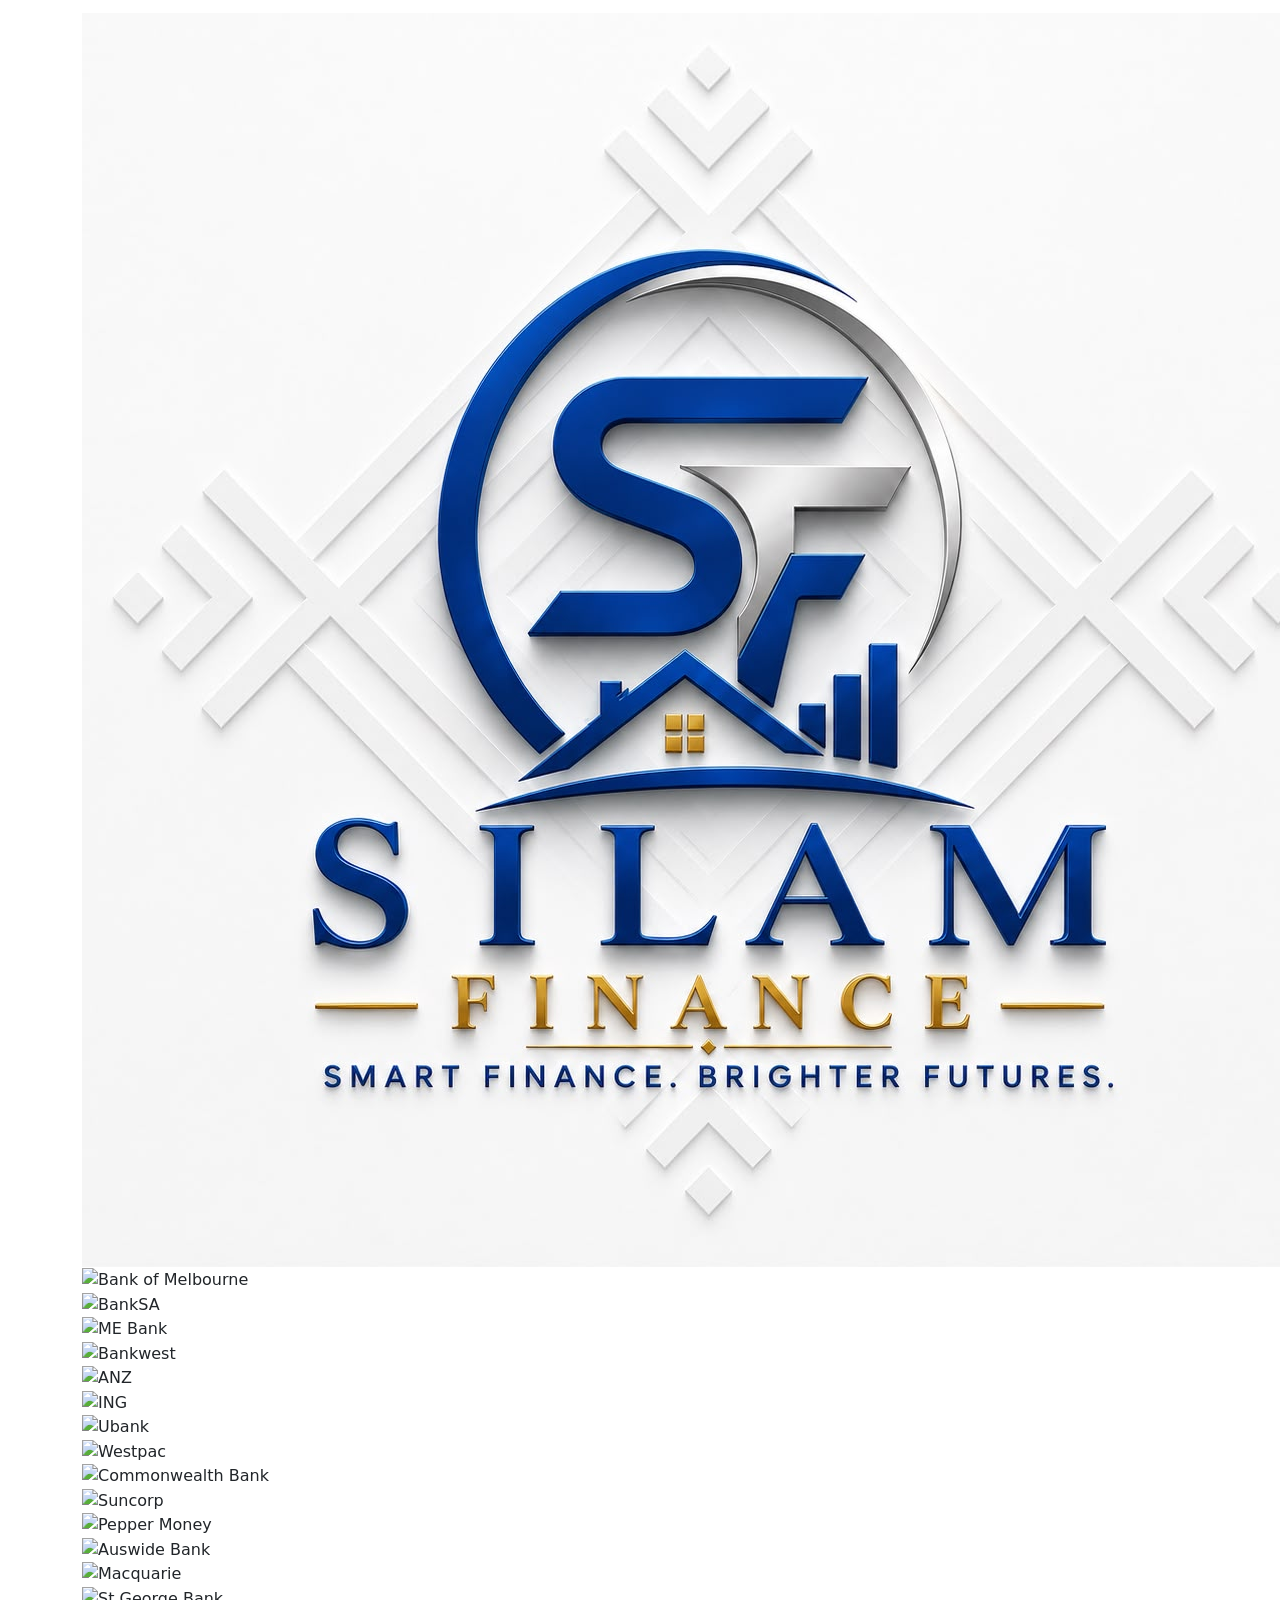
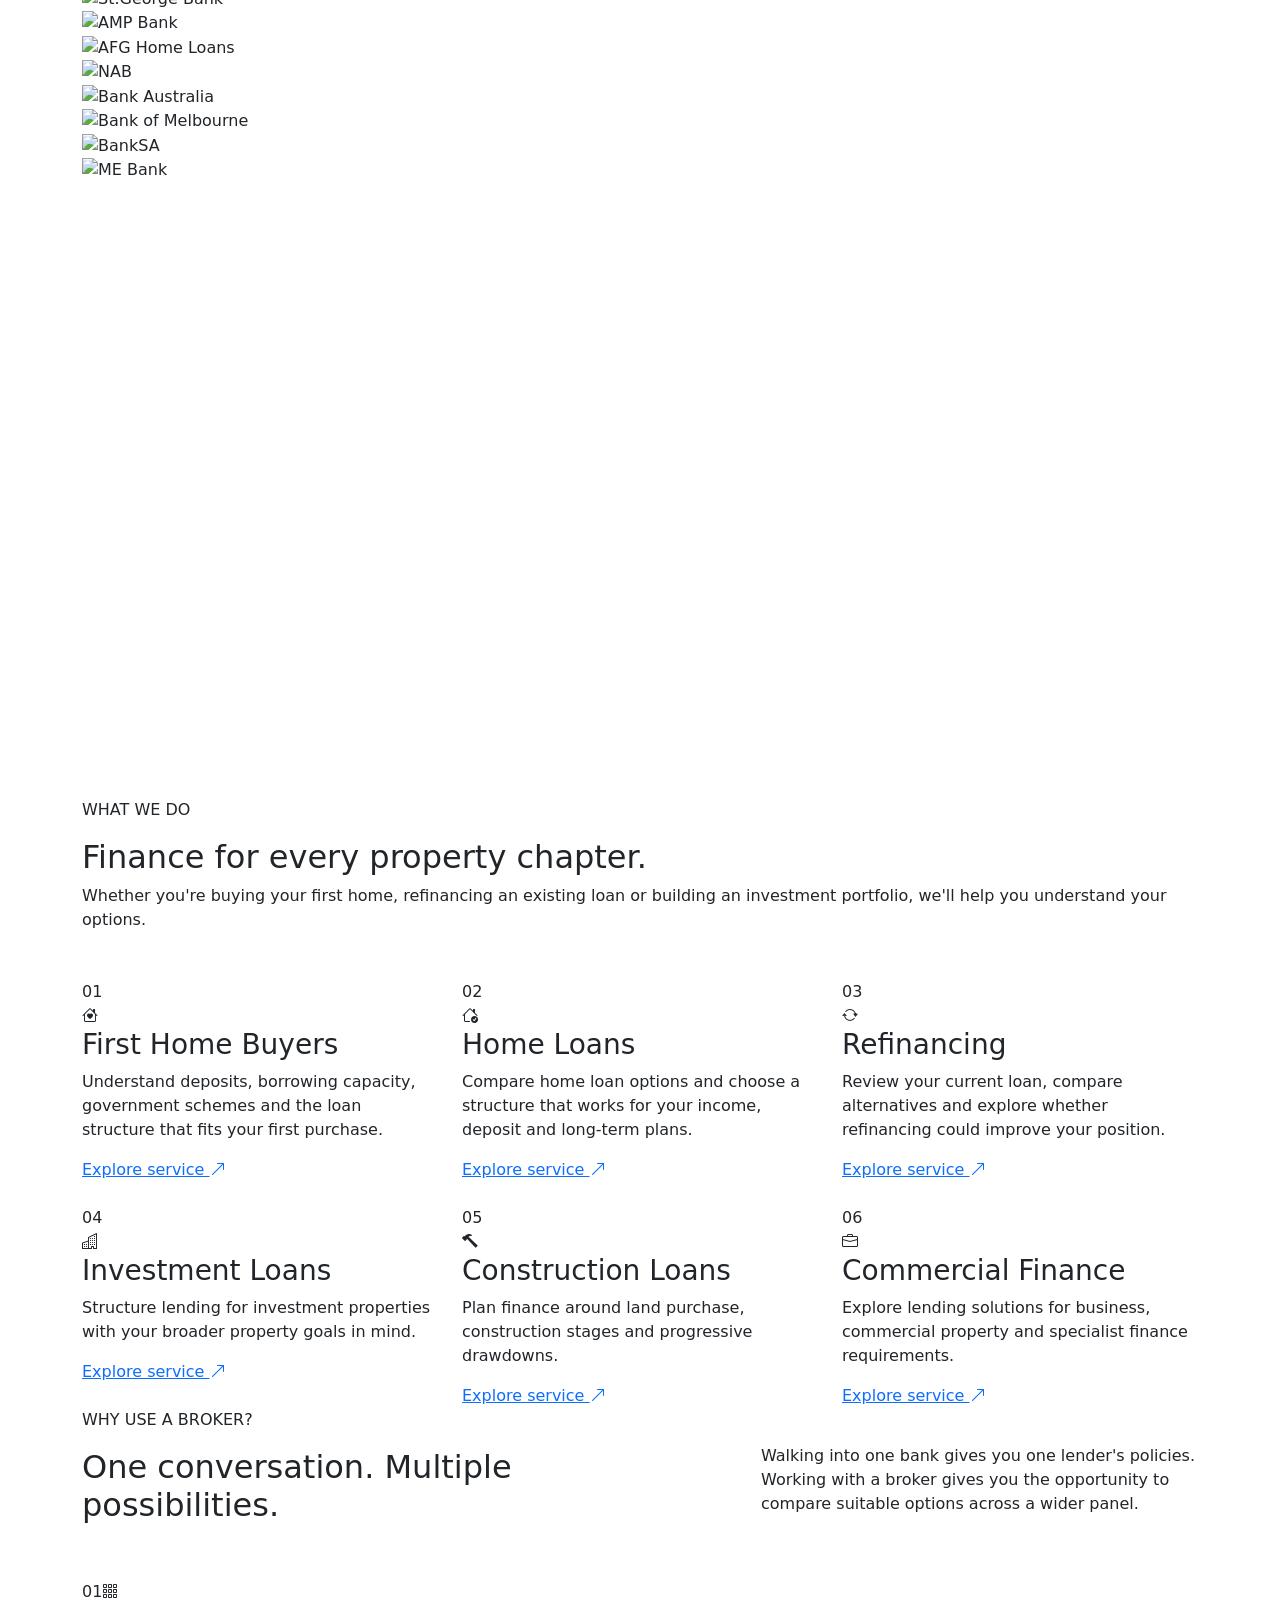
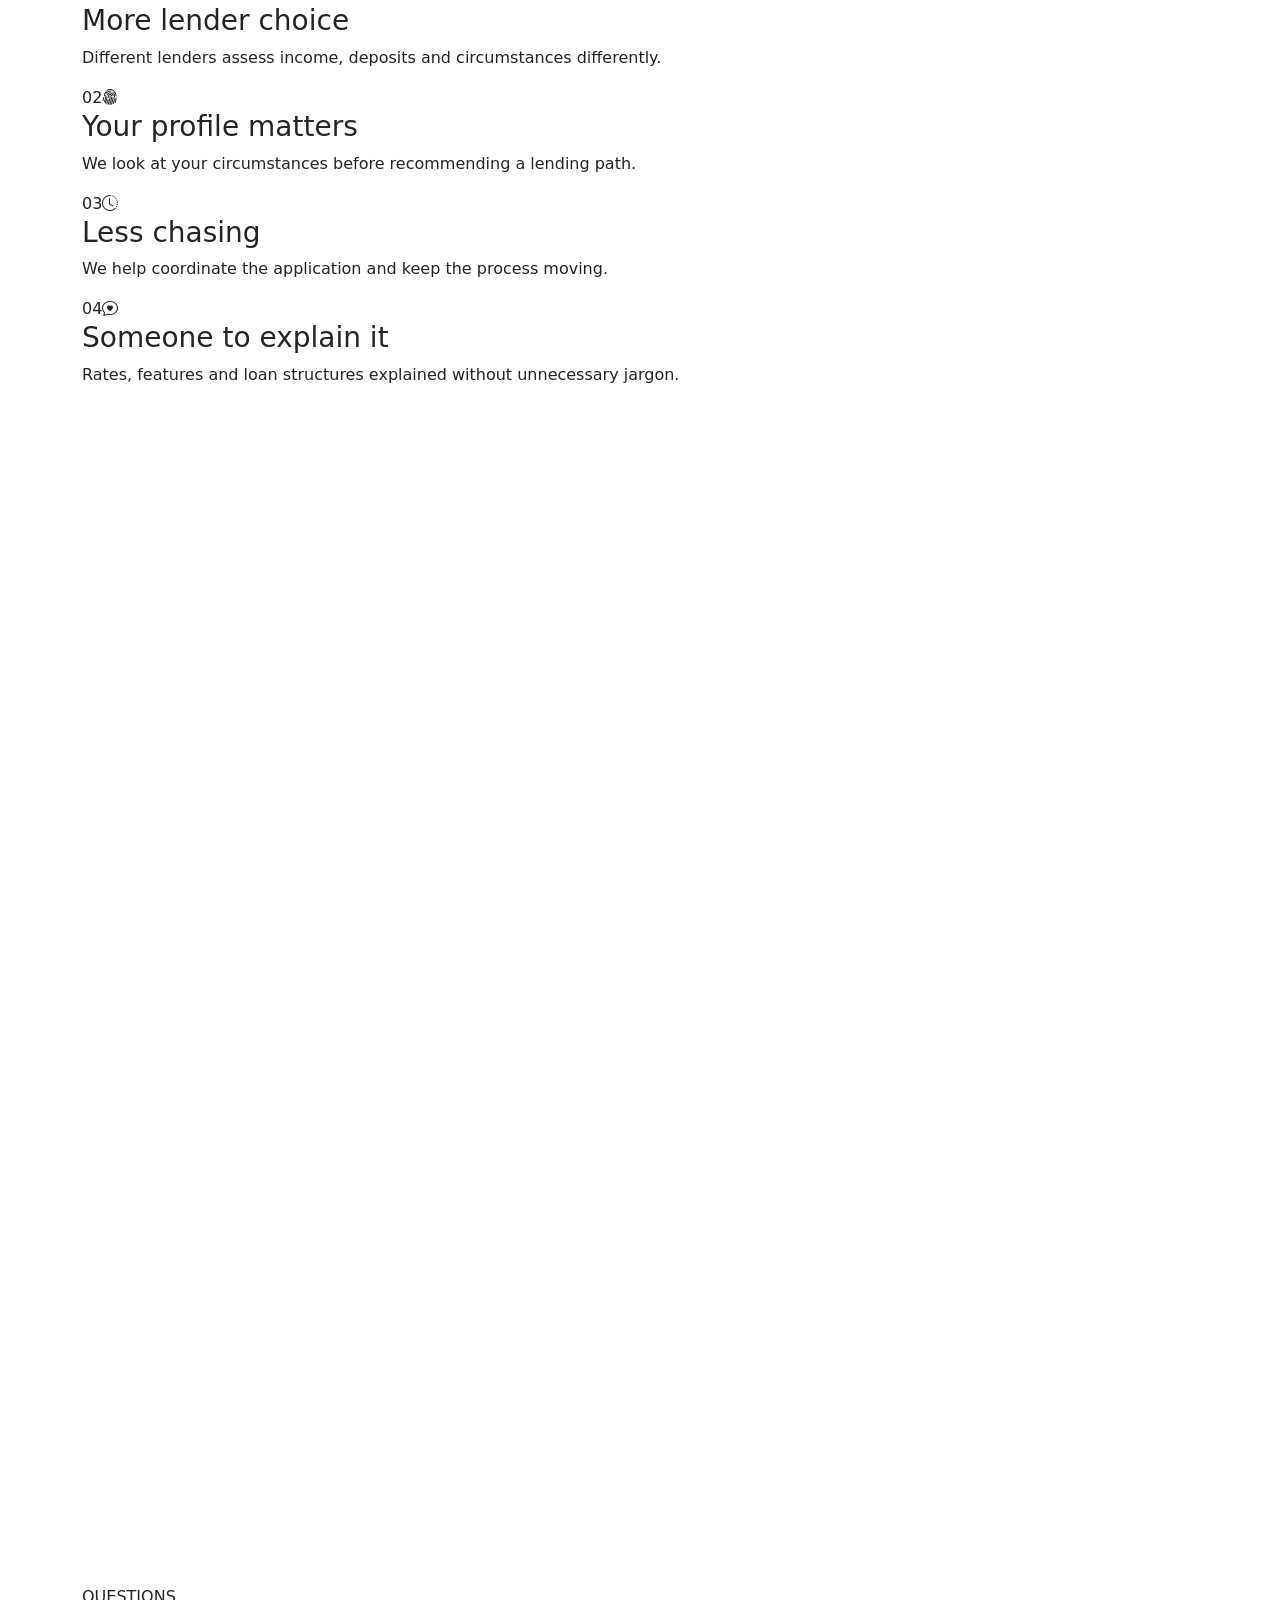
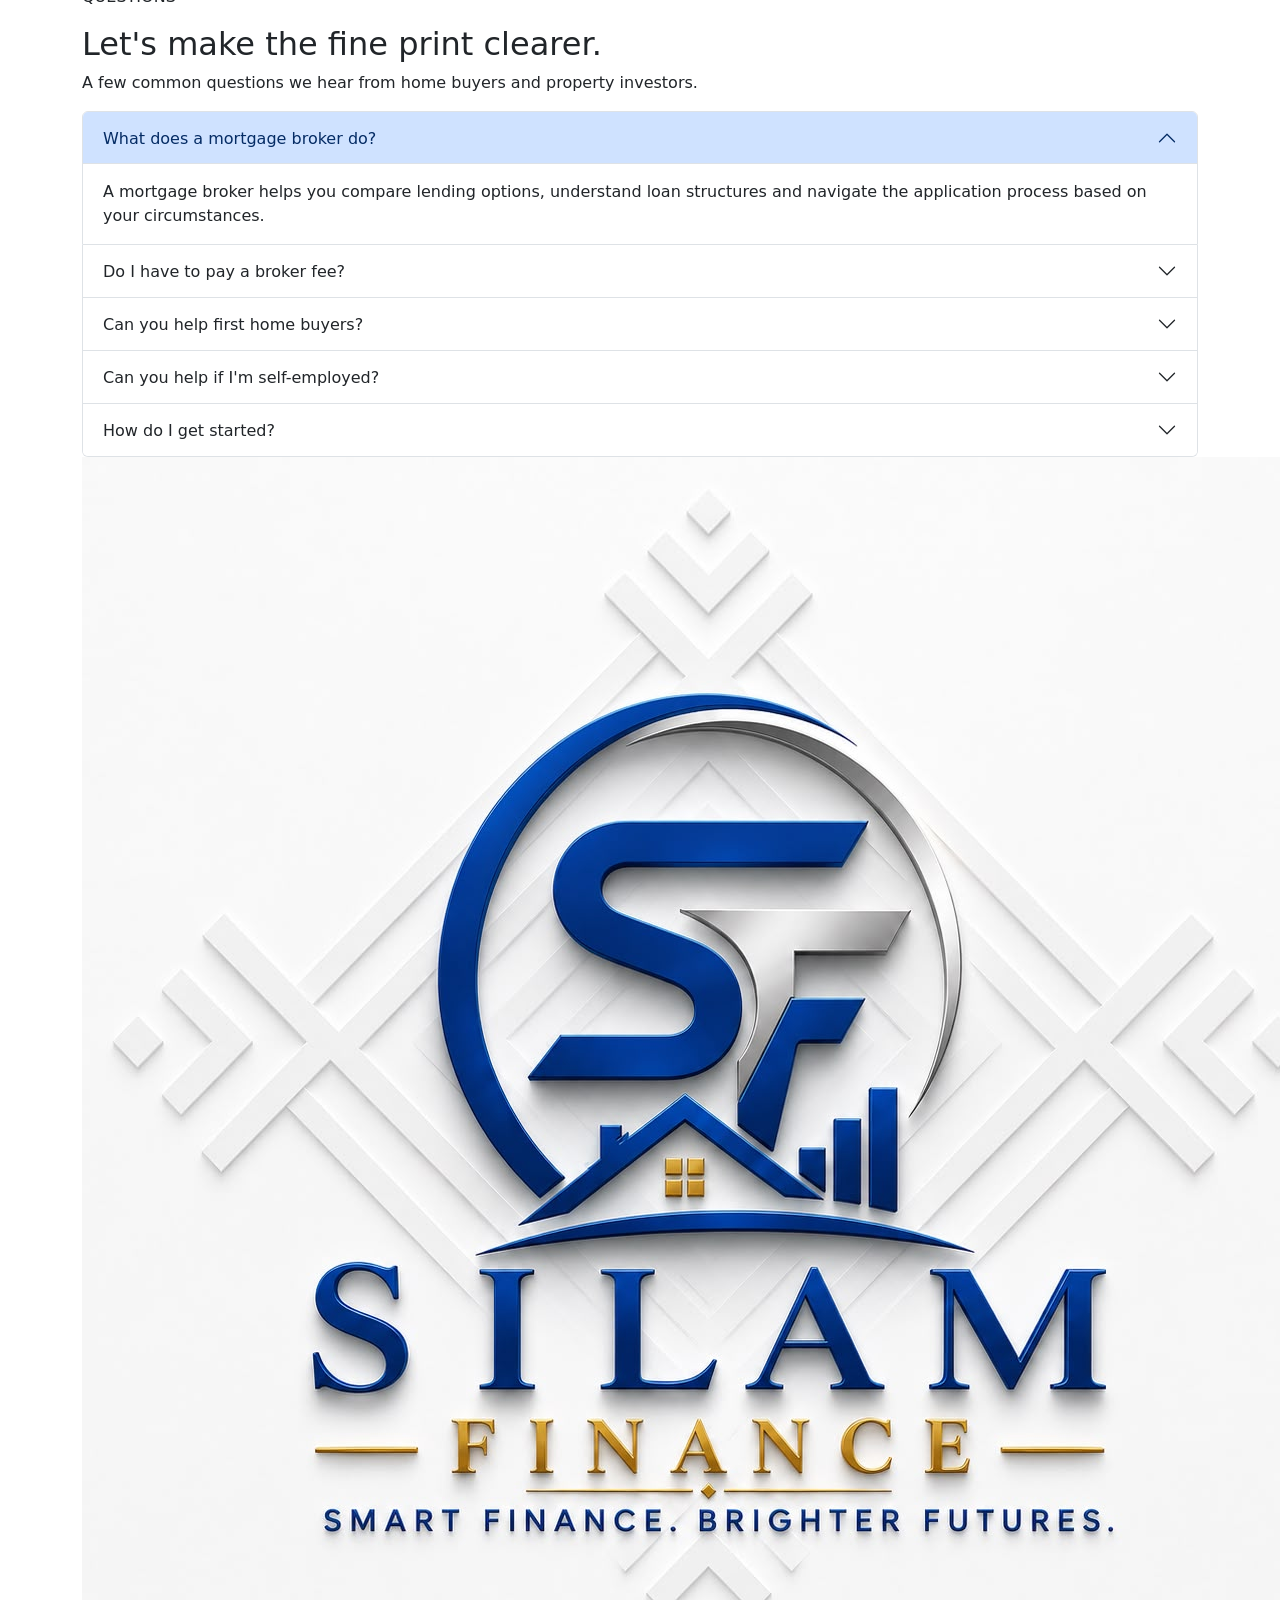
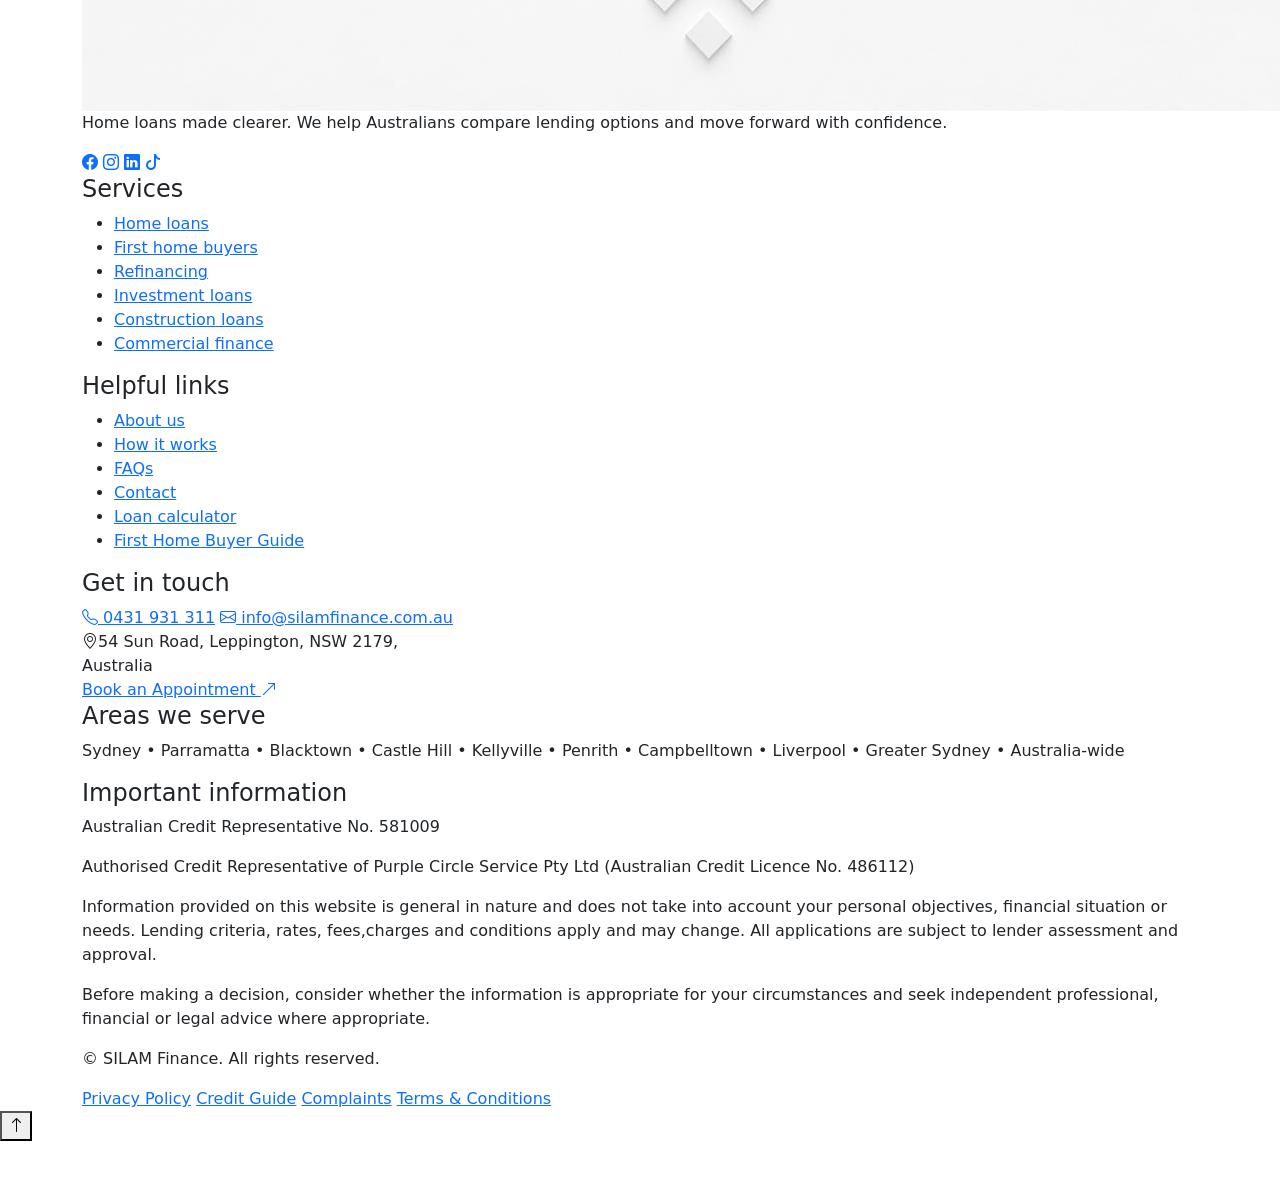
==== commit c6182881: "Add files via upload" ====
--- a/index.html
+++ b/index.html
@@ -12,14 +12,15 @@
     <link rel="stylesheet" href="https://cdn.jsdelivr.net/npm/bootstrap@5.3.3/dist/css/bootstrap.min.css">
     <link rel="stylesheet" href="https://cdn.jsdelivr.net/npm/bootstrap-icons@1.11.3/font/bootstrap-icons.css">
     <link rel="stylesheet" href="https://unpkg.com/aos@2.3.4/dist/aos.css">
-    <link rel="stylesheet" href="style.css">
+    <link rel="stylesheet" href="css/style.css">
+    <link rel="stylesheet" href="css/site-chrome.css">
 </head>
 
 <body>
 <nav class="navbar navbar-expand-lg fixed-top custom-nav">
     <div class="container">
         <a class="navbar-brand" href="index.html" aria-label="SILAM Finance home">
-    <img src="Images/title.png" alt="SILAM Finance" class="navbar-logo">
+    <img src="Images/logo.jpeg" alt="SILAM Finance" class="navbar-logo">
 </a>
         <button class="navbar-toggler" type="button" data-bs-toggle="collapse" data-bs-target="#menu"
                 aria-controls="menu" aria-expanded="false" aria-label="Toggle navigation">
@@ -32,6 +33,7 @@
                 <li class="nav-item"><a class="nav-link" href="#services">Services</a></li>
                 <li class="nav-item"><a class="nav-link" href="#process">How it works</a></li>
                 <li class="nav-item"><a class="nav-link" href="#faq">FAQ</a></li>
+                <li class="nav-item"><a class="nav-link" href="guide.html">First home guide</a></li>
                 <li class="nav-item"><a class="nav-link" href="calculator.html">Loan Calculator</a></li>
                 <li class="nav-item ms-lg-3"><a href="appointment.html" class="custom-btn nav-cta">Book an Appointment</a></li>
             </ul>
@@ -58,7 +60,7 @@
                 </div>
 
                 <div class="hero-actions">
-                    <a href="#contact" class="custom-btn custom-btn-lg">Book a free chat <i class="bi bi-arrow-up-right"></i></a>
+                    <a href="appointment.html" class="custom-btn custom-btn-lg">Book a free chat <i class="bi bi-arrow-up-right"></i></a>
                     <a href="#services" class="text-link">Explore services <i class="bi bi-arrow-right"></i></a>
                 </div>
 
@@ -81,11 +83,183 @@
 
 <section class="trust-bar">
     <div class="container">
-        <div class="trust-intro"><span>OUR LENDER PANEL</span><strong>More choice.<br>Better fit.</strong></div>
-        <div class="lender-list" aria-label="Lender panel">
-            <span>ANZ</span><span>CommBank</span><span>NAB</span><span>Westpac</span>
-            <span>Macquarie</span><span>ING</span><span>Suncorp</span><span>+ more</span>
-        </div>
+
+        <div class="trust-intro">
+            <span>OUR LENDER PANEL</span>
+            <strong>More choice.<br>Better fit.</strong>
+        </div>
+
+        <div class="lender-carousel" aria-label="Our lender panel">
+            <div class="lender-track">
+
+                <!-- First set of logos -->
+                <div class="lender-logo">
+                    <img src="Images/Lenders/bankwest.png"
+                         alt="Bankwest">
+                </div>
+
+                <div class="lender-logo">
+                    <img src="Images/Lenders/anz.png"
+                         alt="ANZ">
+                </div>
+
+                <div class="lender-logo">
+                    <img src="Images/Lenders/ing.png"
+                         alt="ING">
+                </div>
+
+                <div class="lender-logo">
+                    <img src="Images/Lenders/ubank.png"
+                         alt="Ubank">
+                </div>
+
+                <div class="lender-logo">
+                    <img src="Images/Lenders/westpac.png"
+                         alt="Westpac">
+                </div>
+
+                <div class="lender-logo">
+                    <img src="Images/Lenders/commbank.jpg"
+                         alt="Commonwealth Bank">
+                </div>
+
+                <div class="lender-logo">
+                    <img src="Images/Lenders/suncorp.png"
+                         alt="Suncorp">
+                </div>
+
+                <div class="lender-logo">
+                    <img src="Images/Lenders/pepper.png"
+                         alt="Pepper Money">
+                </div>
+
+                <div class="lender-logo">
+                    <img src="Images/Lenders/auswide.png"
+                         alt="Auswide Bank">
+                </div>
+
+                <div class="lender-logo">
+                    <img src="Images/Lenders/macquarie.png"
+                         alt="Macquarie">
+                </div>
+
+                <div class="lender-logo">
+                    <img src="Images/Lenders/stgeorge.png"
+                         alt="St.George Bank">
+                </div>
+
+                <div class="lender-logo">
+                    <img src="Images/Lenders/amp.png"
+                         alt="AMP Bank">
+                </div>
+
+                <div class="lender-logo">
+                    <img src="Images/Lenders/afg.png"
+                         alt="AFG Home Loans">
+                </div>
+
+                <div class="lender-logo">
+                    <img src="Images/Lenders/nab.png"
+                         alt="NAB">
+                </div>
+
+                <div class="lender-logo">
+                    <img src="Images/Lenders/bank-australia.png"
+                         alt="Bank Australia">
+                </div>
+
+                <div class="lender-logo">
+                    <img src="Images/Lenders/bank-melbourne.png"
+                         alt="Bank of Melbourne">
+                </div>
+
+                <div class="lender-logo">
+                    <img src="Images/Lenders/banksa.png"
+                         alt="BankSA">
+                </div>
+
+                <div class="lender-logo">
+                    <img src="Images/Lenders/mebank.png"
+                         alt="ME Bank">
+                </div>
+
+                <!-- Duplicate set for seamless infinite animation -->
+
+                <div class="lender-logo">
+                    <img src="Images/Lenders/bankwest.png" alt="Bankwest">
+                </div>
+
+                <div class="lender-logo">
+                    <img src="Images/Lenders/anz.png" alt="ANZ">
+                </div>
+
+                <div class="lender-logo">
+                    <img src="Images/Lenders/ing.png" alt="ING">
+                </div>
+
+                <div class="lender-logo">
+                    <img src="Images/Lenders/ubank.png" alt="Ubank">
+                </div>
+
+                <div class="lender-logo">
+                    <img src="Images/Lenders/westpac.png" alt="Westpac">
+                </div>
+
+                <div class="lender-logo">
+                    <img src="Images/Lenders/commbank.jpg" alt="Commonwealth Bank">
+                </div>
+
+                <div class="lender-logo">
+                    <img src="Images/Lenders/suncorp.png" alt="Suncorp">
+                </div>
+
+                <div class="lender-logo">
+                    <img src="Images/Lenders/pepper.png" alt="Pepper Money">
+                </div>
+
+                <div class="lender-logo">
+                    <img src="Images/Lenders/auswide.png" alt="Auswide Bank">
+                </div>
+
+                <div class="lender-logo">
+                    <img src="Images/Lenders/macquarie.png" alt="Macquarie">
+                </div>
+
+                <div class="lender-logo">
+                    <img src="Images/Lenders/stgeorge.png" alt="St.George Bank">
+                </div>
+
+                <div class="lender-logo">
+                    <img src="Images/Lenders/amp.png" alt="AMP Bank">
+                </div>
+
+                <div class="lender-logo">
+                    <img src="Images/Lenders/afg.png" alt="AFG Home Loans">
+                </div>
+
+                <div class="lender-logo">
+                    <img src="Images/Lenders/nab.png" alt="NAB">
+                </div>
+
+                <div class="lender-logo">
+                    <img src="Images/Lenders/bank-australia.png" alt="Bank Australia">
+                </div>
+
+                <div class="lender-logo">
+                    <img src="Images/Lenders/bank-melbourne.png" alt="Bank of Melbourne">
+                </div>
+
+                <div class="lender-logo">
+                    <img src="Images/Lenders/banksa.png" alt="BankSA">
+                </div>
+
+                <div class="lender-logo">
+                    <img src="Images/Lenders/mebank.png" alt="ME Bank">
+                </div>
+
+            </div>
+        </div>
+
     </div>
 </section>
 
@@ -94,7 +268,7 @@
         <div class="row align-items-center g-5">
             <div class="col-lg-5" data-aos="fade-right">
                 <div class="about-image">
-                    <img src="Images/Oscar ˖♡˖ Piastri 🤌🏻.jpg" alt="Mortgage broker" loading="lazy">
+                    <img src="Images/1000042030.jpg" alt="Mortgage broker" loading="lazy">
                     <div class="about-badge"><strong>YOU</strong><span>come first</span></div>
                 </div>
             </div>
@@ -111,17 +285,6 @@
                     <div><i class="bi bi-graph-up-arrow"></i><h4>Long-term thinking</h4><p>We consider the next step, not only today's loan.</p></div>
                 </div>
             </div>
-        </div>
-    </div>
-</section>
-
-<section class="stats">
-    <div class="container">
-        <div class="row g-0">
-            <div class="col-6 col-lg-3 stat-item"><strong><span class="counter" data-target="35">0</span>+</strong><span>Lenders</span></div>
-            <div class="col-6 col-lg-3 stat-item"><strong><span class="counter" data-target="2500">0</span>+</strong><span>Clients helped</span></div>
-            <div class="col-6 col-lg-3 stat-item"><strong>$<span class="counter" data-target="500">0</span>M</strong><span>Loans settled</span></div>
-            <div class="col-6 col-lg-3 stat-item"><strong><span class="counter" data-target="98">0</span>%</strong><span>Approval success</span></div>
         </div>
     </div>
 </section>
@@ -197,18 +360,197 @@
 
 <section class="process section-padding" id="process">
     <div class="container">
-        <div class="text-center process-heading">
+
+        <div class="process-heading text-center" data-aos="fade-up">
             <p class="section-label">HOW IT WORKS</p>
-            <h2 class="section-title">From hello to <span>home.</span></h2>
-            <p>We've kept the process simple so you always know what happens next.</p>
-        </div>
-
-        <div class="process-grid">
-            <div class="process-step"><div class="step-number">01</div><h3>Discovery</h3><p>We discuss your goals, income, deposit, property plans and timeline.</p></div>
-            <div class="process-step"><div class="step-number">02</div><h3>Strategy</h3><p>We compare suitable lenders and explain the strongest options side by side.</p></div>
-            <div class="process-step"><div class="step-number">03</div><h3>Application</h3><p>We prepare and lodge the application while helping coordinate required documents.</p></div>
-            <div class="process-step"><div class="step-number">04</div><h3>Settlement</h3><p>We stay involved through approval and settlement so you know what happens next.</p></div>
-        </div>
+
+            <h2 class="section-title">
+                From hello to <span>home.</span>
+            </h2>
+
+            <p class="process-intro">
+                A simple, guided process designed to make your lending journey
+                clearer from the first conversation to settlement.
+            </p>
+        </div>
+
+        <div class="process-timeline">
+
+            <!-- STEP 01 -->
+            <div class="process-step" data-aos="fade-up" data-aos-delay="0">
+
+                <div class="process-marker">
+                    <span>01</span>
+                </div>
+
+                <div class="process-card">
+
+                    <div class="process-icon">
+                        <i class="bi bi-chat-heart"></i>
+                    </div>
+
+                    <span class="process-label">STEP 01</span>
+
+                    <h3>Discovery</h3>
+
+                    <p>
+                        We start by understanding where you are now and
+                        where you want to go.
+                    </p>
+
+                    <ul>
+                        <li>
+                            <i class="bi bi-check2"></i>
+                            Your goals and plans
+                        </li>
+                        <li>
+                            <i class="bi bi-check2"></i>
+                            Income and deposit
+                        </li>
+                        <li>
+                            <i class="bi bi-check2"></i>
+                            Property plans and timeline
+                        </li>
+                    </ul>
+
+                </div>
+            </div>
+
+
+            <!-- STEP 02 -->
+            <div class="process-step" data-aos="fade-up" data-aos-delay="100">
+
+                <div class="process-marker">
+                    <span>02</span>
+                </div>
+
+                <div class="process-card">
+
+                    <div class="process-icon">
+                        <i class="bi bi-search"></i>
+                    </div>
+
+                    <span class="process-label">STEP 02</span>
+
+                    <h3>Strategy</h3>
+
+                    <p>
+                        We compare suitable lenders and explain the options
+                        that best fit your circumstances.
+                    </p>
+
+                    <ul>
+                        <li>
+                            <i class="bi bi-check2"></i>
+                            Compare suitable lenders
+                        </li>
+                        <li>
+                            <i class="bi bi-check2"></i>
+                            Review loan structures
+                        </li>
+                        <li>
+                            <i class="bi bi-check2"></i>
+                            Explain your options clearly
+                        </li>
+                    </ul>
+
+                </div>
+            </div>
+
+
+            <!-- STEP 03 -->
+            <div class="process-step" data-aos="fade-up" data-aos-delay="200">
+
+                <div class="process-marker">
+                    <span>03</span>
+                </div>
+
+                <div class="process-card">
+
+                    <div class="process-icon">
+                        <i class="bi bi-file-earmark-check"></i>
+                    </div>
+
+                    <span class="process-label">STEP 03</span>
+
+                    <h3>Application</h3>
+
+                    <p>
+                        Once you've chosen a direction, we help prepare and
+                        lodge your application.
+                    </p>
+
+                    <ul>
+                        <li>
+                            <i class="bi bi-check2"></i>
+                            Prepare your application
+                        </li>
+                        <li>
+                            <i class="bi bi-check2"></i>
+                            Coordinate required documents
+                        </li>
+                        <li>
+                            <i class="bi bi-check2"></i>
+                            Keep the process moving
+                        </li>
+                    </ul>
+
+                </div>
+            </div>
+
+
+            <!-- STEP 04 -->
+            <div class="process-step" data-aos="fade-up" data-aos-delay="300">
+
+                <div class="process-marker">
+                    <span>04</span>
+                </div>
+
+                <div class="process-card">
+
+                    <div class="process-icon">
+                        <i class="bi bi-house-check"></i>
+                    </div>
+
+                    <span class="process-label">STEP 04</span>
+
+                    <h3>Settlement</h3>
+
+                    <p>
+                        We stay involved through approval and settlement so
+                        you know exactly what happens next.
+                    </p>
+
+                    <ul>
+                        <li>
+                            <i class="bi bi-check2"></i>
+                            Support through approval
+                        </li>
+                        <li>
+                            <i class="bi bi-check2"></i>
+                            Keep you updated
+                        </li>
+                        <li>
+                            <i class="bi bi-check2"></i>
+                            Help you reach settlement
+                        </li>
+                    </ul>
+                </div>
+            </div>
+        </div>
+        <div class="process-cta" data-aos="fade-up">
+
+            <div>
+                <span>READY TO TAKE THE FIRST STEP?</span>
+                <h3>Let's talk about your lending goals.</h3>
+            </div>
+            <a href="appointment.html" class="custom-btn">
+                Book an Appointment
+                <i class="bi bi-arrow-up-right"></i>
+            </a>
+
+        </div>
+
     </div>
 </section>
 
@@ -232,58 +574,75 @@
     </div>
 </section>
 
-<footer class="site-footer">
-    <div class="container">
-        <div class="footer-top">
-            <div class="footer-brand">
-                <a class="footer-logo" href="home.html">
-                    <img src="Images/logo.jpeg" alt="SILAM Finance Logo" class="footer-logo-img"></a>
+<footer class="site-footer"><div class="container">
+    <div class="footer-top">
+        <div class="footer-brand">
+            <a class="footer-logo" href="index.html">
+                <img src="Images/logo.jpeg" alt="SILAM Finance Logo" class="footer-logo-img"></a>
                 <p>Home loans made clearer. We help Australians compare lending options and move forward with confidence.</p>
                 <div class="footer-socials">
-                    <a href="#" aria-label="Facebook"><i class="bi bi-facebook"></i></a>
-                    <a href="#" aria-label="Instagram"><i class="bi bi-instagram"></i></a>
-                    <a href="#" aria-label="LinkedIn"><i class="bi bi-linkedin"></i></a>
-                </div>
-            </div>
-
-            <div class="footer-column"><h4>Services</h4><ul>
-                <li><a href="#services">Home loans</a></li><li><a href="#services">First home buyers</a></li><li><a href="#services">Refinancing</a></li>
-                <li><a href="#services">Investment loans</a></li><li><a href="#services">Construction loans</a></li><li><a href="#services">Commercial finance</a></li>
-            </ul></div>
-
-            <div class="footer-column"><h4>Helpful links</h4><ul>
-                <li><a href="#about">About us</a></li><li><a href="#process">How it works</a></li><li><a href="#faq">FAQs</a></li><li><a href="#contact">Contact</a></li>
-                <li><a href="#services">Loan calculators</a></li><li><a href="#about">First home buyer guide</a></li>
-            </ul></div>
-
-            <div class="footer-column footer-contact">
-                <h4>Get in touch</h4>
-                <a href="tel:0431 931 311"><i class="bi bi-telephone"></i> 0431 931 311 </a>
-                <a href="mailto:hello@silamfinance.com.au"><i class="bi bi-envelope"></i>info@silamfinance.com.au</a>
-                <div class="footer-address"><i class="bi bi-geo-alt"></i><span>54 Sun Road Leppington, NSW 2179,<br>Australia</span></div>
-                <a href="appointment.html" class="footer-cta">Book an Appointment <i class="bi bi-arrow-up-right"></i></a>
-            </div>
-        </div>
-
-        <div class="footer-areas"><h4>Areas we serve</h4><p>Sydney • Parramatta • Blacktown • Castle Hill • Kellyville • Penrith • Campbelltown • Liverpool • Greater Sydney • Australia-wide</p></div>
-
-        <div class="footer-disclaimer">
-            <h4>Important information</h4>
-            <p>Information provided on this website is general in nature and does not take into account your personal objectives, financial situation or needs. Lending criteria, rates, fees, charges and conditions apply and may change. All applications are subject to lender assessment and approval.</p>
-            <p>Before making a decision, consider whether the information is appropriate for your circumstances and seek independent professional, financial or legal advice where appropriate.</p>
-        </div>
-
-        <div class="footer-bottom">
-            <p>© <span id="year"></span> SILAM Finance. All rights reserved.</p>
-            <div><a href="#">Privacy Policy</a><a href="#">Credit Guide</a><a href="#">Complaints</a><a href="#">Terms &amp; Conditions</a></div>
-        </div>
-    </div>
+                    <a href="https://www.facebook.com/people/Silam-Finance/61592530485853/" aria-label="Facebook"><i class="bi bi-facebook"></i></a>
+                        <a href="#" aria-label="Instagram"><i class="bi bi-instagram"></i></a>
+                            <a href="#" aria-label="LinkedIn"><i class="bi bi-linkedin"></i></a>
+                                <a href="https://www.tiktok.com/@silamfinance" aria-label="TikTok"><i class="bi bi-tiktok"></i></a>
+                            </div>
+                        </div>
+                        <div class="footer-column">
+                            <h4>Services</h4>
+                            <ul><li><a href="appointment.html">Home loans</a></li>
+                                <li><a href="appointment.html">First home buyers</a></li>
+                                <li><a href="appointment.html">Refinancing</a></li>
+                                <li><a href="appointment.html">Investment loans</a></li>
+                                <li><a href="appointment.html">Construction loans</a></li>
+                                <li><a href="appointment.html">Commercial finance</a></li>
+                            </ul>
+                        </div>
+                        <div class="footer-column">
+                            <h4>Helpful links</h4>
+                            <ul><li><a href="index.html#about">About us</a></li>
+                                <li><a href="index.html#process">How it works</a></li>
+                                <li><a href="index.html#faq">FAQs</a></li>
+                                <li><a href="appointment.html">Contact</a></li>
+                                <li><a href="calculator.html">Loan calculator</a></li>
+                                <li><a href="guide.html">First Home Buyer Guide</a></li>
+                            </ul></div>
+                            <div class="footer-column footer-contact">
+                                <h4>Get in touch</h4>
+                                <a href="tel:0431931311"><i class="bi bi-telephone"></i> 0431 931 311</a>
+                                <a href="mailto:info@silamfinance.com.au"><i class="bi bi-envelope"></i> info@silamfinance.com.au</a>
+                                <div class="footer-address">
+                                    <i class="bi bi-geo-alt"></i><span>54 Sun Road, Leppington, NSW 2179,<br>Australia</span>
+                                </div>
+                                <a href="appointment.html" class="footer-cta">Book an Appointment <i class="bi bi-arrow-up-right"></i></a>
+                            </div>
+                        </div>
+<div class="footer-areas">
+    <h4>Areas we serve</h4>
+    <p>Sydney • Parramatta • Blacktown • Castle Hill • Kellyville • Penrith • Campbelltown • Liverpool • Greater Sydney • Australia-wide</p>
+</div>
+<div class="footer-disclaimer">
+    <h4>Important information</h4>
+    <p>Australian Credit Representative No. 581009</p>
+    <p>Authorised Credit Representative of Purple Circle Service Pty Ltd (Australian Credit Licence No. 486112)</p>
+    <p>Information provided on this website is general in nature and does not take into account your personal objectives, financial situation or needs. Lending criteria, rates, fees,charges and conditions apply and may change. All applications are subject to lender assessment and approval.</p>
+    <p>Before making a decision, consider whether the information is appropriate for your circumstances and seek independent professional, financial or legal advice where appropriate.</p>
+</div>
+<div class="footer-bottom">
+    <p>© <span id="year"></span> SILAM Finance. All rights reserved.</p>
+    <div>
+        <a href="privacy.html">Privacy Policy</a>
+        <a href="credit-guide.html">Credit Guide</a>
+        <a href="complaints.html">Complaints</a>
+        <a href="terms.html">Terms &amp; Conditions</a>
+    </div>
+</div>
+</div>
 </footer>
 
 <button class="scroll-top" id="scrollTop" type="button" aria-label="Back to top"><i class="bi bi-arrow-up"></i></button>
 
 <script src="https://cdn.jsdelivr.net/npm/bootstrap@5.3.3/dist/js/bootstrap.bundle.min.js"></script>
 <script src="https://unpkg.com/aos@2.3.4/dist/aos.js"></script>
-<script src="script.js"></script>
+<script src="scripts/script.js"></script>
 </body>
 </html>
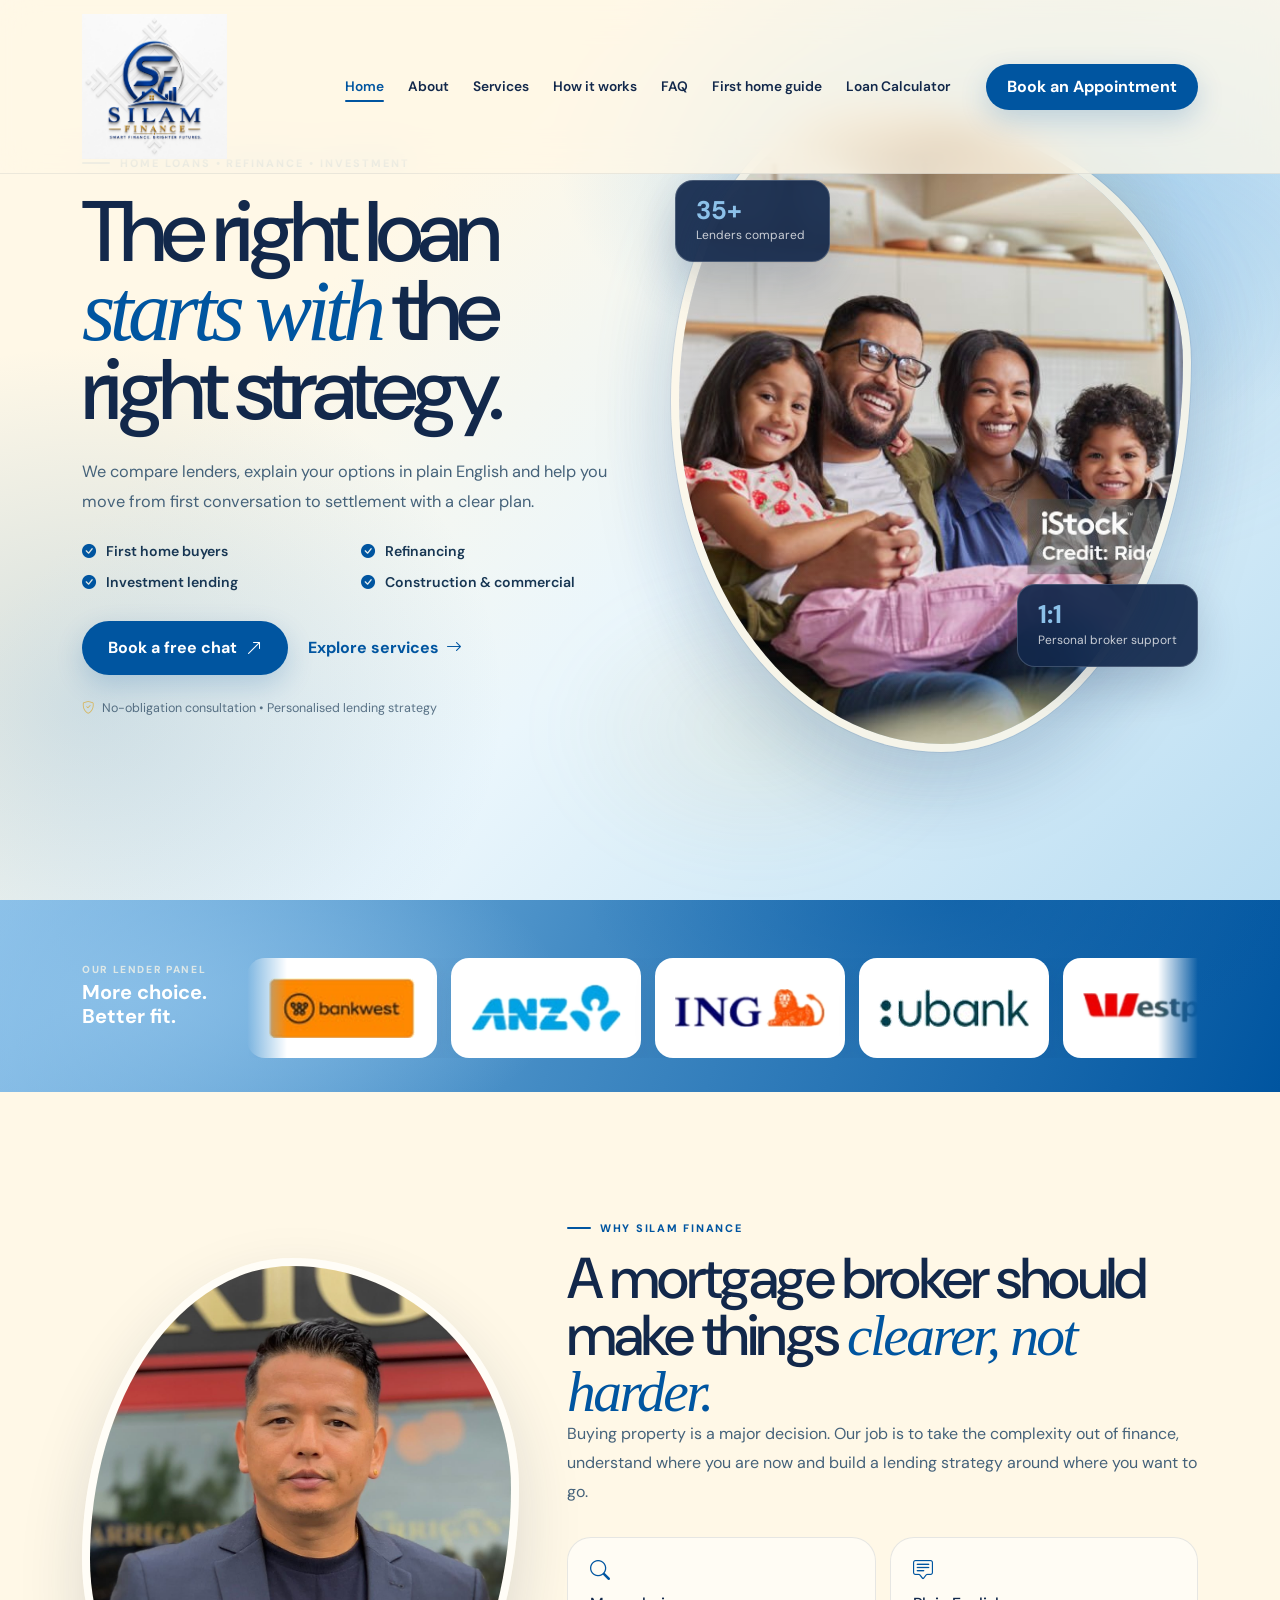
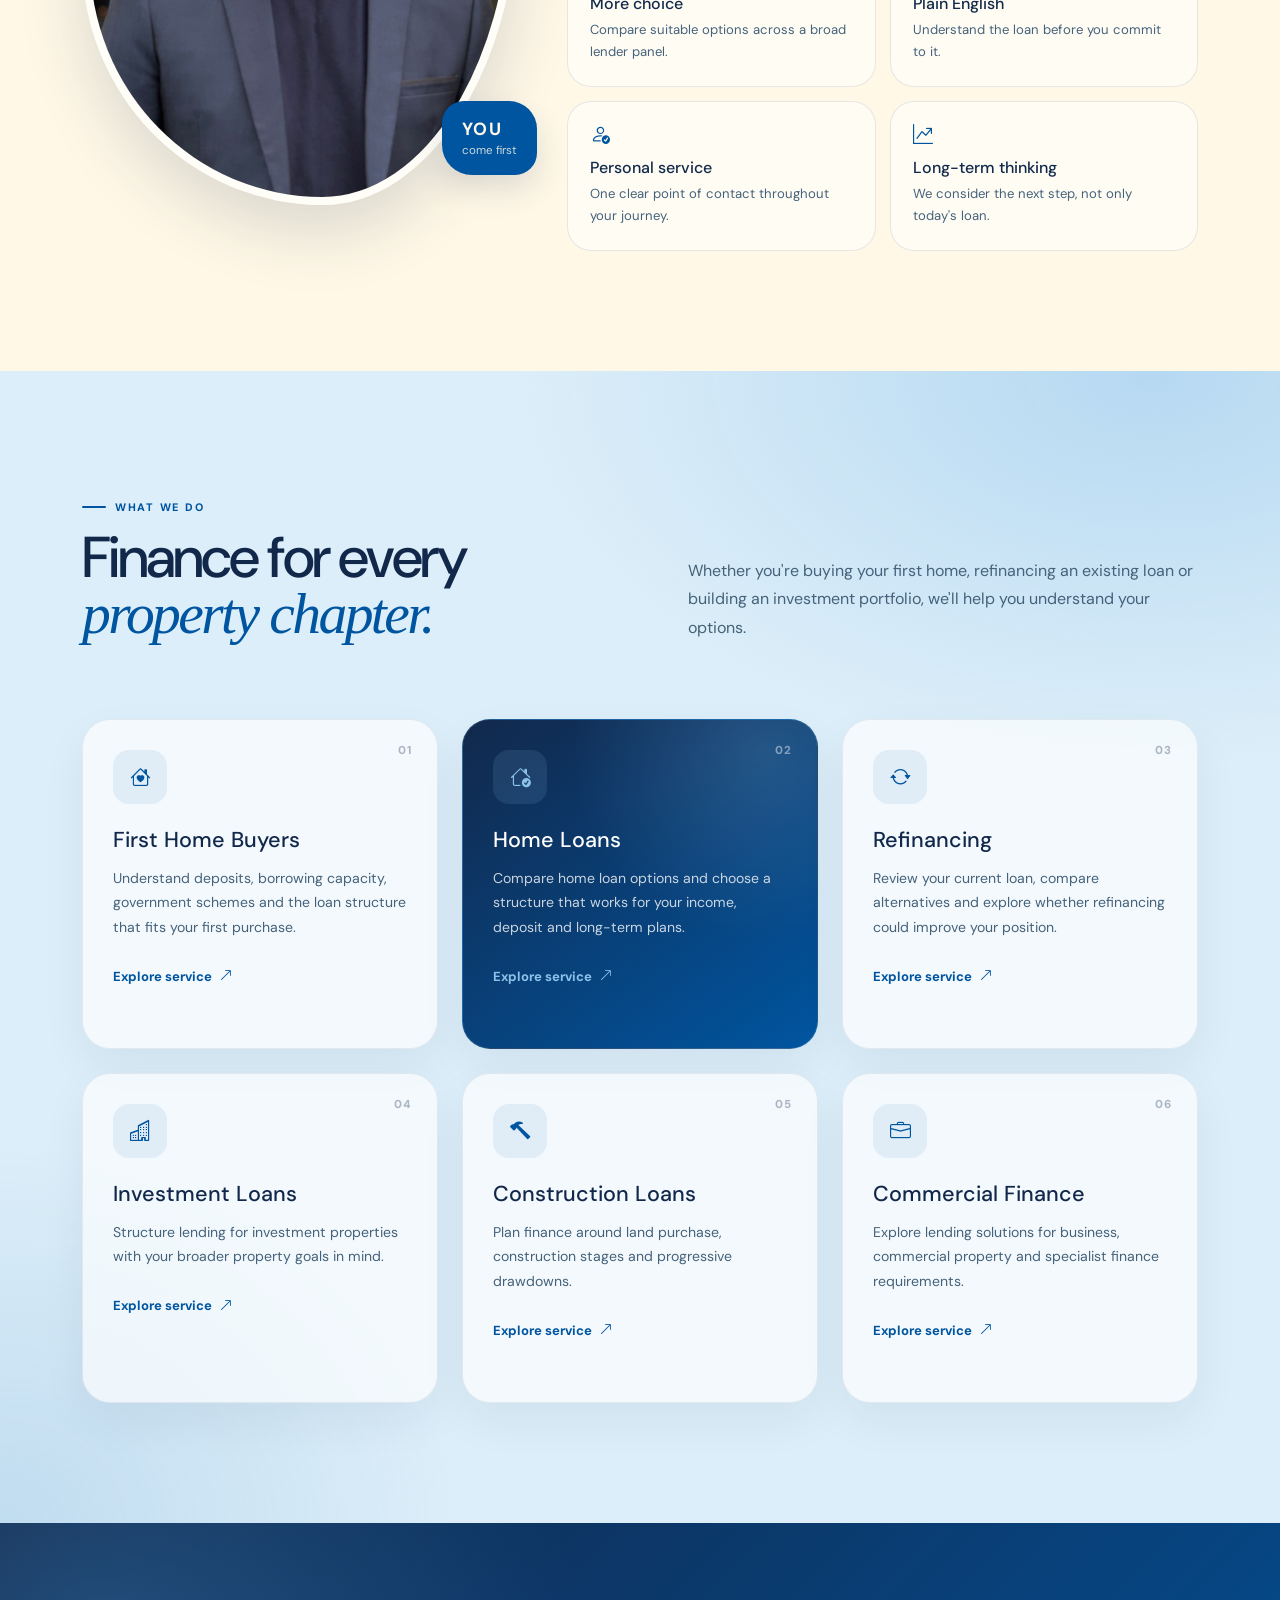
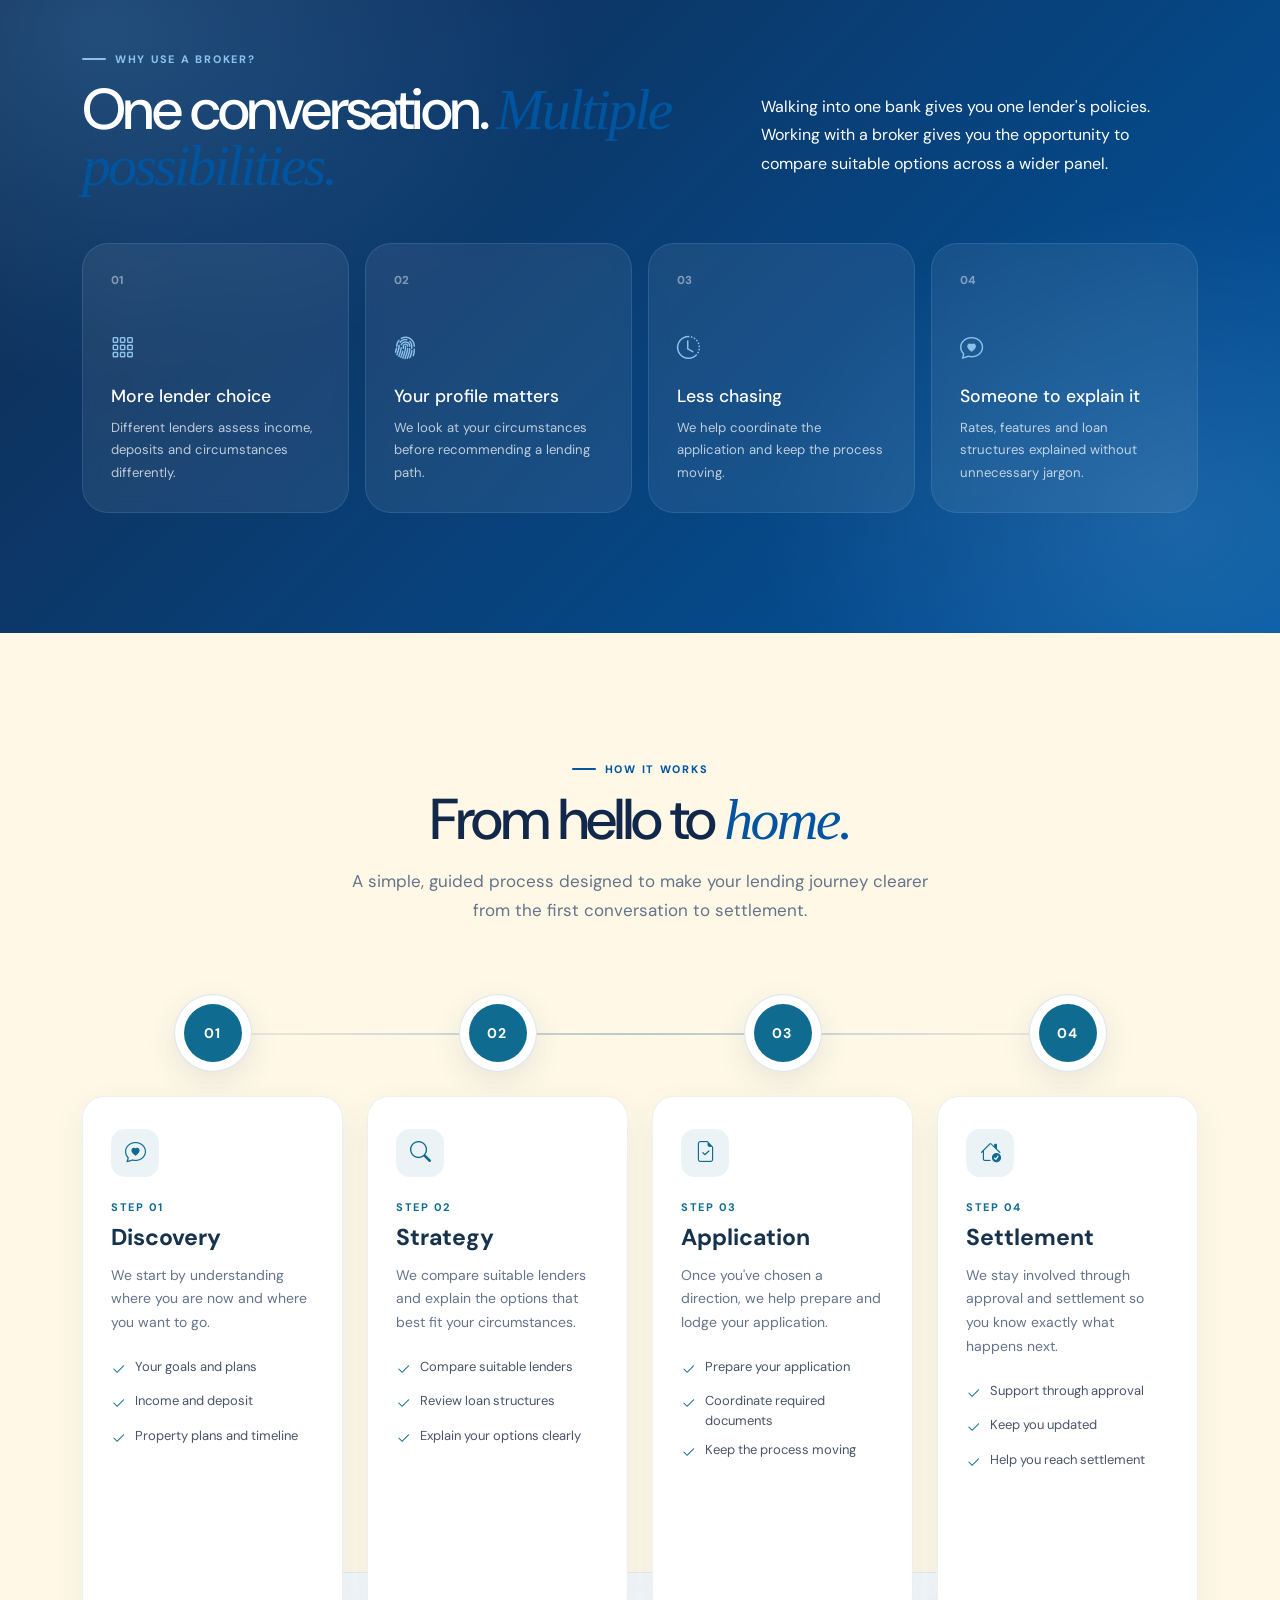
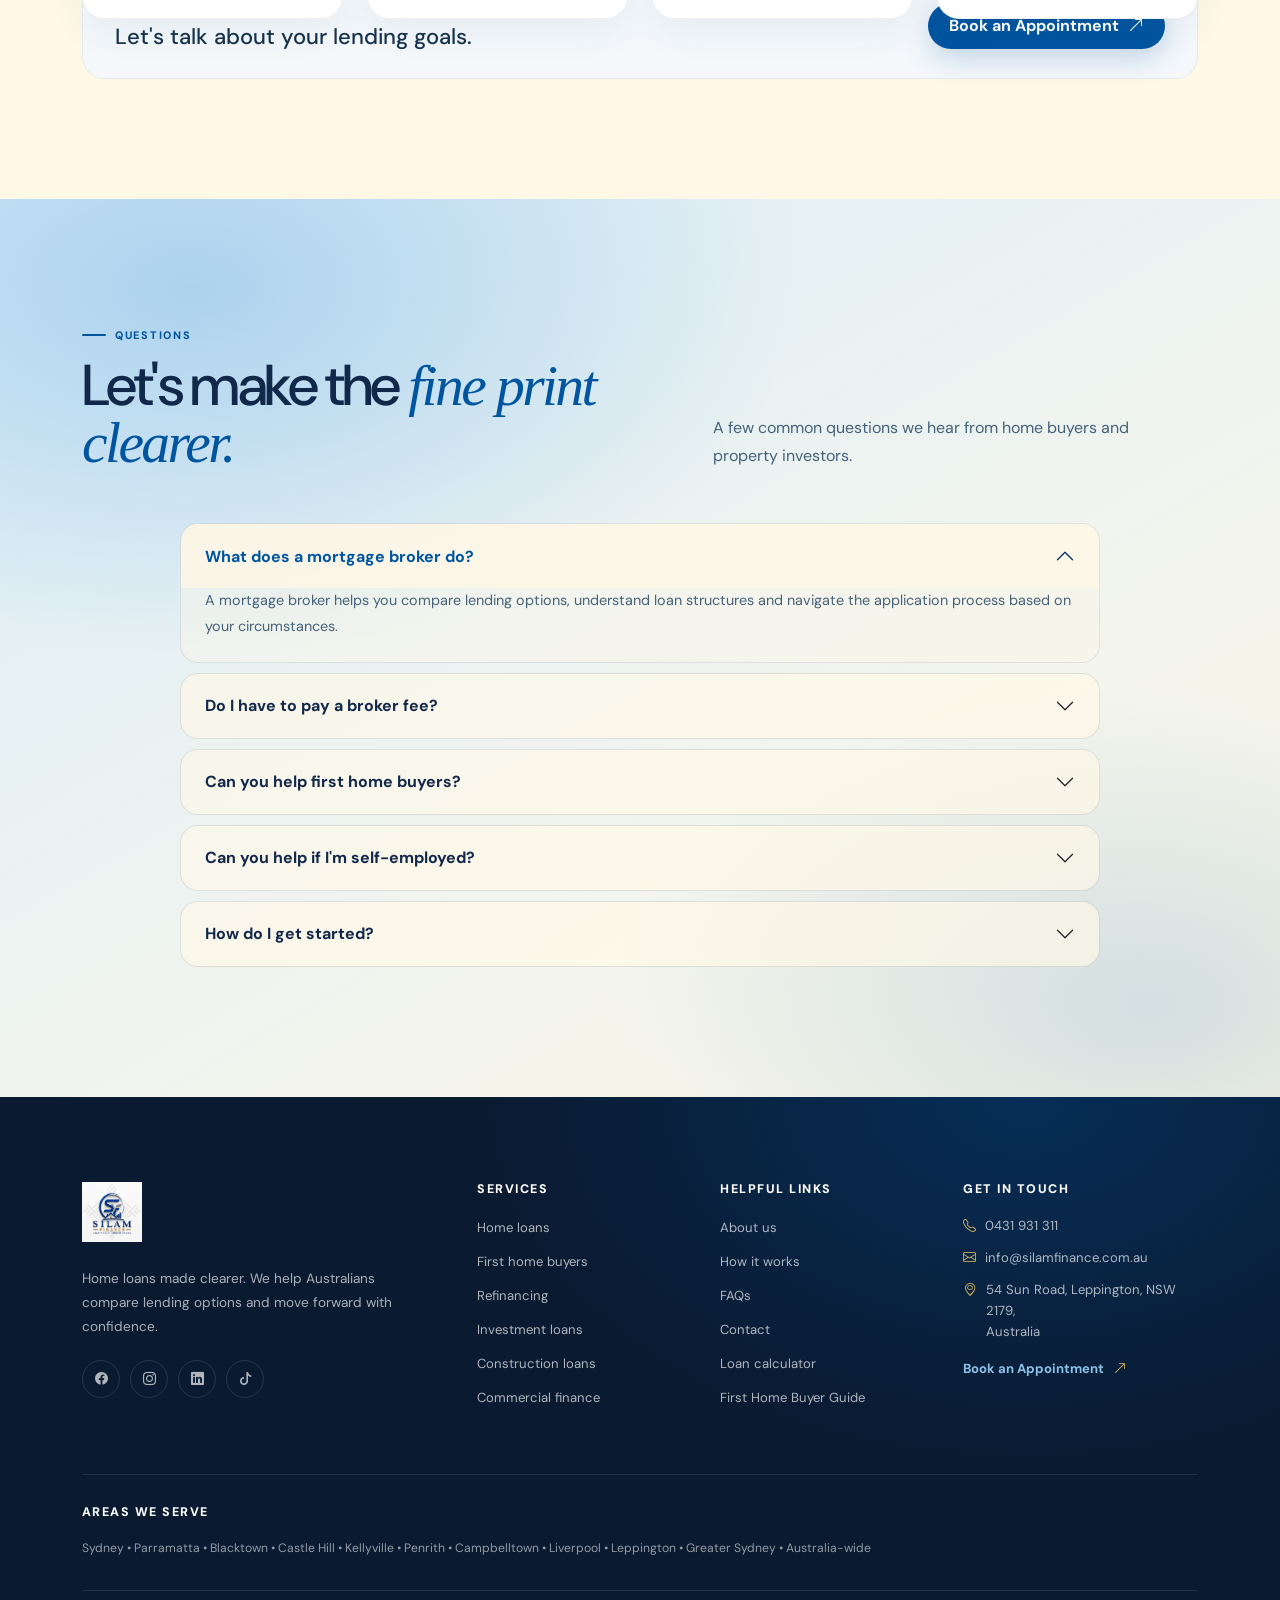
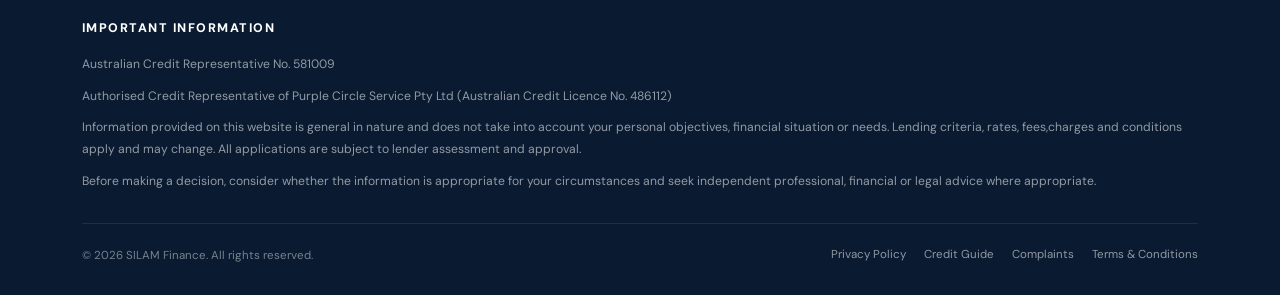
==== commit 80f9d555: "Update service areas in footer" ====
--- a/index.html
+++ b/index.html
@@ -618,7 +618,7 @@
                         </div>
 <div class="footer-areas">
     <h4>Areas we serve</h4>
-    <p>Sydney • Parramatta • Blacktown • Castle Hill • Kellyville • Penrith • Campbelltown • Liverpool • Greater Sydney • Australia-wide</p>
+    <p>Sydney • Parramatta • Blacktown • Castle Hill • Kellyville • Penrith • Campbelltown • Liverpool • Leppington • Greater Sydney • Australia-wide</p>
 </div>
 <div class="footer-disclaimer">
     <h4>Important information</h4>
--- a/css/style.css
+++ b/css/style.css
@@ -0,0 +1,1415 @@
+@import url("site-chrome.css");
+
+/* ---------- RESET / GLOBAL ---------- */
+
+html {
+    scroll-behavior: smooth;
+    scroll-padding-top: var(--nav-height);
+}
+
+body {
+    margin: 0;
+    overflow-x: hidden;
+    background: var(--paper);
+    color: var(--ink);
+    font-family: "DM Sans", system-ui, -apple-system, BlinkMacSystemFont, "Segoe UI", sans-serif;
+    -webkit-font-smoothing: antialiased;
+}
+
+img {
+    display: block;
+    max-width: 100%;
+}
+
+a {
+    text-decoration: none;
+}
+
+button,
+a {
+    -webkit-tap-highlight-color: transparent;
+}
+
+::selection {
+    color: var(--paper);
+    background: var(--blueberry);
+}
+
+.section-padding {
+    padding-block: 120px;
+}
+
+/* ---------- HERO ---------- */
+
+.hero {
+    position: relative;
+    isolation: isolate;
+    min-height: 100vh;
+    overflow: hidden;
+    background:
+        radial-gradient(ellipse 55% 42% at 83% 17%, rgba(140, 193, 233, .68), transparent 72%),
+        radial-gradient(ellipse 45% 55% at 7% 78%, rgba(67, 139, 196, .24), transparent 72%),
+        linear-gradient(135deg, var(--paper) 0%, var(--paper) 28%, #eaf6fc 57%, var(--sky-light) 100%);
+}
+
+.hero .container {
+    position: relative;
+    z-index: 3;
+}
+
+.hero .row {
+    min-height: 100vh;
+    padding-top: calc(var(--nav-height) / 2);
+    padding-bottom: 40px;
+}
+
+.hero-copy {
+    padding-top: 20px;
+}
+
+.eyebrow {
+    display: flex;
+    align-items: center;
+    gap: 10px;
+    margin-bottom: 22px;
+    color: var(--blueberry);
+    font-size: .68rem;
+    font-weight: 800;
+    letter-spacing: .18em;
+}
+
+.eyebrow span {
+    width: 28px;
+    height: 2px;
+    border-radius: 999px;
+    background: var(--blueberry);
+}
+
+.hero h1 {
+    max-width: 760px;
+    margin: 0;
+    color: var(--ocean);
+    font-size: clamp(3.25rem, 6.7vw, 6.8rem);
+    font-weight: 500;
+    line-height: .91;
+    letter-spacing: -.065em;
+}
+
+.hero h1 span,
+.section-title span {
+    color: var(--blueberry);
+    font-family: Georgia, "Times New Roman", serif;
+    font-style: italic;
+    font-weight: 400;
+}
+
+.hero-text {
+    max-width: 590px;
+    margin: 28px 0 24px;
+    color: var(--copy);
+    font-size: 1.02rem;
+    line-height: 1.85;
+}
+
+.hero-points {
+    display: grid;
+    grid-template-columns: repeat(2, minmax(0, 1fr));
+    max-width: 570px;
+    gap: 10px 24px;
+    margin-bottom: 28px;
+}
+
+.hero-points div {
+    color: var(--ink);
+    font-size: .88rem;
+    font-weight: 600;
+}
+
+.hero-points i {
+    margin-right: 7px;
+    color: var(--blueberry);
+}
+
+.hero-actions {
+    display: flex;
+    flex-wrap: wrap;
+    align-items: center;
+    gap: 20px;
+}
+
+.text-link,
+.service-card a {
+    display: inline-flex;
+    align-items: center;
+    gap: 7px;
+    color: var(--blueberry) !important;
+    font-weight: 700;
+}
+
+.text-link:hover,
+.service-card a:hover {
+    gap: 10px;
+}
+
+.hero-note {
+    display: flex;
+    align-items: center;
+    gap: 8px;
+    margin: 24px 0 0;
+    color: rgba(23, 54, 83, .68);
+    font-size: .78rem;
+}
+
+.hero-note i {
+    color: var(--gold);
+}
+
+/* Decorative hero glows */
+
+.hero-glow {
+    position: absolute;
+    z-index: 0;
+    pointer-events: none;
+    border-radius: 50%;
+}
+
+.hero-glow-one {
+    top: 8%;
+    right: -12%;
+    width: 58vw;
+    height: 38vw;
+    background: radial-gradient(ellipse, rgba(67, 139, 196, .18), transparent 70%);
+    filter: blur(22px);
+}
+
+.hero-glow-two {
+    right: 24%;
+    bottom: 2%;
+    width: 34vw;
+    height: 24vw;
+    background: radial-gradient(ellipse, rgba(214, 180, 90, .10), transparent 70%);
+    filter: blur(24px);
+}
+
+/* Hero visual */
+
+.hero-visual {
+    position: relative;
+    width: min(100%, 620px);
+    min-height: 620px;
+    margin-inline: auto;
+    display: flex;
+    align-items: center;
+    justify-content: center;
+}
+
+.hero-image-frame {
+    position: relative;
+    width: min(100%, 520px);
+    aspect-ratio: 4 / 5;
+    overflow: hidden;
+    border: 8px solid rgba(255, 248, 231, .76);
+    border-radius: 38% 62% 48% 52% / 46% 40% 60% 54%;
+    outline: 1px solid rgba(18, 40, 75, .08);
+    box-shadow: 0 35px 80px rgba(18, 40, 75, .18), 0 0 80px rgba(140, 193, 233, .18);
+}
+
+.hero-image-frame img {
+    width: 100%;
+    height: 100%;
+    object-fit: cover;
+    transform: scale(1.04);
+    filter: saturate(.94) contrast(.98);
+}
+
+.hero-image-frame::after {
+    content: "";
+    position: absolute;
+    inset: 0;
+    pointer-events: none;
+    background: linear-gradient(125deg, rgba(255, 248, 231, .18), transparent 32%, rgba(67, 139, 196, .08));
+    mix-blend-mode: screen;
+}
+
+.hero-stat {
+    position: absolute;
+    z-index: 4;
+    display: flex;
+    flex-direction: column;
+    gap: 3px;
+    min-width: 155px;
+    padding: 17px 20px;
+    border: 1px solid rgba(255, 255, 255, .18);
+    border-radius: 18px;
+    background: rgba(18, 40, 75, .92);
+    color: var(--white);
+    box-shadow: 0 18px 45px rgba(18, 40, 75, .18);
+    backdrop-filter: blur(12px);
+}
+
+.hero-stat strong {
+    color: var(--sky);
+    font-size: 1.6rem;
+    line-height: 1;
+}
+
+.hero-stat span {
+    color: rgba(255, 255, 255, .76);
+    font-size: .75rem;
+}
+
+.hero-stat-one {
+    top: 12%;
+    left: 2%;
+}
+
+.hero-stat-two {
+    right: 0;
+    bottom: 13%;
+}
+
+.sun-shape {
+    position: absolute;
+    right: 2%;
+    top: 3%;
+    z-index: -1;
+    width: 210px;
+    height: 210px;
+    border-radius: 47% 53% 60% 40% / 53% 44% 56% 47%;
+    background: radial-gradient(circle, rgba(214, 180, 90, .14) 0 22%, rgba(214, 180, 90, .05) 44%, transparent 70%);
+    filter: blur(2px);
+}
+.navbar-brand-name{
+    display:flex;
+    flex-direction:column;
+    font-size:19px;
+    line-height:1;
+    letter-spacing:.08em;
+    font-weight:700;
+    color:#17324d;
+}
+.navbar-brand-name strong{
+    margin-top:3px;
+    font-size:9px;
+    letter-spacing:.28em;
+    font-weight:700;
+    color:#b88924;
+}
+
+/* ---------- TRUST BAR ---------- */
+
+.trust-bar {
+    position: relative;
+    overflow: hidden;
+    padding: 34px 0;
+    background:
+        radial-gradient(ellipse 55% 150% at 10% 50%, rgba(140, 193, 233, .82), transparent 62%),
+        radial-gradient(ellipse 45% 120% at 75% 0%, rgba(0, 85, 160, .45), transparent 65%),
+        linear-gradient(110deg, #8cc1e9 0%, #438bc4 45%, #0055a0 100%);
+}
+
+.trust-bar .container {
+    position: relative;
+    z-index: 1;
+    display: flex;
+    align-items: center;
+    justify-content: space-between;
+    gap: 40px;
+}
+
+.trust-intro {
+    flex: 0 0 auto;
+}
+
+.trust-intro span {
+    display: block;
+    margin-bottom: 5px;
+    color: rgba(255, 248, 231, .72);
+    font-size: .64rem;
+    font-weight: 800;
+    letter-spacing: .16em;
+}
+
+.trust-intro strong {
+    color: var(--white);
+    font-size: 1.25rem;
+    line-height: 1.05;
+}
+
+.lender-list {
+    display: grid;
+    grid-template-columns: repeat(4, auto);
+    justify-content: end;
+    gap: 14px 34px;
+    color: rgba(255, 248, 231, .88);
+    font-size: .8rem;
+    font-weight: 700;
+    letter-spacing: .06em;
+}
+
+/* ---------- SECTION HEADINGS ---------- */
+
+.section-label {
+    position: relative;
+    display: inline-flex;
+    align-items: center;
+    gap: 9px;
+    margin: 0 0 15px;
+    color: var(--blueberry);
+    font-size: .68rem;
+    font-weight: 800;
+    letter-spacing: .16em;
+}
+
+.section-label::before {
+    content: "";
+    width: 24px;
+    height: 2px;
+    border-radius: 999px;
+    background: currentColor;
+}
+
+.section-title {
+    margin: 0;
+    color: var(--ocean);
+    font-size: clamp(2.5rem, 4.5vw, 4.5rem);
+    font-weight: 500;
+    line-height: .98;
+    letter-spacing: -.045em;
+}
+
+.large-copy {
+    color: var(--copy);
+    font-size: 1rem;
+    line-height: 1.8;
+}
+
+.section-heading {
+    display: flex;
+    align-items: end;
+    justify-content: space-between;
+    gap: 45px;
+    margin-bottom: 52px;
+}
+
+.section-heading > p {
+    max-width: 510px;
+    margin: 0;
+    color: var(--copy);
+    line-height: 1.8;
+}
+
+/* ---------- ABOUT ---------- */
+
+.about {
+    background: var(--paper);
+}
+
+.about-image {
+    position: relative;
+    width: min(100%, 470px);
+    margin-inline: auto;
+}
+
+.about-image img {
+    width: 100%;
+    aspect-ratio: 4 / 5;
+    object-fit: cover;
+    border: 8px solid rgba(255, 255, 255, .65);
+    border-radius: 48% 52% 45% 55% / 55% 42% 58% 45%;
+    box-shadow: 0 28px 65px rgba(18, 40, 75, .15);
+}
+
+.about-badge {
+    position: absolute;
+    right: -18px;
+    bottom: 30px;
+    display: flex;
+    flex-direction: column;
+    padding: 15px 20px;
+    border-radius: 22px 28px 22px 30px;
+    background: var(--blueberry);
+    color: var(--paper);
+    box-shadow: 0 14px 32px rgba(18, 40, 75, .14);
+}
+
+.about-badge strong {
+    font-size: 1.1rem;
+    letter-spacing: .08em;
+}
+
+.about-badge span {
+    font-size: .72rem;
+    opacity: .8;
+}
+
+.about-grid {
+    display: grid;
+    grid-template-columns: repeat(2, minmax(0, 1fr));
+    gap: 14px;
+    margin-top: 30px;
+}
+
+.about-grid > div {
+    min-height: 150px;
+    padding: 22px;
+    border: 1px solid var(--line);
+    border-radius: 24px;
+    background: rgba(255, 255, 255, .56);
+    transition: transform .3s ease, background .3s ease, box-shadow .3s ease;
+}
+
+.about-grid > div:hover {
+    transform: translateY(-5px);
+    background: rgba(255, 255, 255, .86);
+    box-shadow: var(--shadow);
+}
+
+.about-grid i {
+    display: inline-flex;
+    margin-bottom: 14px;
+    color: var(--blueberry);
+    font-size: 1.25rem;
+}
+
+.about-grid h4 {
+    margin: 0 0 6px;
+    color: var(--ocean);
+    font-size: 1rem;
+}
+
+.about-grid p {
+    margin: 0;
+    color: var(--copy);
+    font-size: .82rem;
+    line-height: 1.65;
+}
+
+/* ---------- SERVICES ---------- */
+
+.services {
+    position: relative;
+    background:
+        radial-gradient(ellipse 80% 55% at 90% 0%, rgba(140, 193, 233, .48), transparent 62%),
+        radial-gradient(ellipse 55% 50% at 0% 100%, rgba(67, 139, 196, .18), transparent 66%),
+        #dceef9;
+}
+
+.service-card {
+    position: relative;
+    height: 100%;
+    min-height: 330px;
+    padding: 30px;
+    border: 1px solid rgba(18, 40, 75, .08);
+    border-radius: 28px;
+    background: rgba(255, 255, 255, .66);
+    box-shadow: 0 18px 45px rgba(18, 40, 75, .06);
+    transition: transform .3s ease, background .3s ease, box-shadow .3s ease, border-color .3s ease;
+}
+
+.service-card:hover {
+    transform: translateY(-8px);
+    background: rgba(255, 255, 255, .88);
+    border-color: rgba(0, 85, 160, .16);
+    box-shadow: 0 26px 60px rgba(18, 40, 75, .12);
+}
+
+.service-number {
+    position: absolute;
+    top: 22px;
+    right: 25px;
+    color: rgba(18, 40, 75, .32);
+    font-size: .72rem;
+    font-weight: 800;
+    letter-spacing: .08em;
+}
+
+.service-icon {
+    width: 54px;
+    height: 54px;
+    display: grid;
+    place-items: center;
+    margin-bottom: 24px;
+    border-radius: 16px;
+    background: rgba(0, 85, 160, .08);
+    color: var(--blueberry);
+    font-size: 1.3rem;
+}
+
+.service-card h3 {
+    margin: 0 0 12px;
+    color: var(--ocean);
+    font-size: 1.35rem;
+}
+
+.service-card p {
+    margin: 0 0 24px;
+    color: var(--copy);
+    font-size: .88rem;
+    line-height: 1.75;
+}
+
+.service-card a {
+    margin-top: auto;
+    font-size: .82rem;
+}
+
+.service-card.featured {
+    color: var(--white);
+    background:
+        radial-gradient(ellipse at 85% 10%, rgba(140, 193, 233, .20), transparent 45%),
+        linear-gradient(145deg, var(--ocean), var(--blueberry));
+    border-color: rgba(140, 193, 233, .20);
+}
+
+.service-card.featured h3,
+.service-card.featured p {
+    color: var(--white);
+}
+
+.service-card.featured p {
+    opacity: .78;
+}
+
+.service-card.featured .service-number {
+    color: rgba(255, 255, 255, .45);
+}
+
+.service-card.featured .service-icon {
+    background: rgba(140, 193, 233, .12);
+    color: var(--sky);
+}
+
+.service-card.featured a {
+    color: var(--sky) !important;
+}
+
+/* Bootstrap columns need flex stretching for equal-height cards */
+.services .row > [class*="col-"],
+.process-grid > * {
+    display: flex;
+}
+
+.services .row > [class*="col-"] > .service-card {
+    width: 100%;
+}
+
+/* ---------- WHY BROKER ---------- */
+
+.why-broker {
+    position: relative;
+    overflow: hidden;
+    background:
+        radial-gradient(ellipse 60% 80% at 8% 15%, rgba(67, 139, 196, .35), transparent 62%),
+        radial-gradient(ellipse 50% 70% at 92% 85%, rgba(140, 193, 233, .18), transparent 65%),
+        linear-gradient(135deg, var(--ocean), var(--blueberry));
+}
+
+.why-broker .section-title,
+.why-broker .large-copy {
+    color: var(--white);
+}
+
+.why-broker .section-label {
+    color: var(--sky);
+}
+
+.benefit-grid {
+    display: grid;
+    grid-template-columns: repeat(4, minmax(0, 1fr));
+    gap: 16px;
+}
+
+.benefit {
+    position: relative;
+    min-height: 270px;
+    padding: 28px;
+    border: 1px solid rgba(140, 193, 233, .16);
+    border-radius: 26px;
+    background: rgba(255, 255, 255, .07);
+    backdrop-filter: blur(8px);
+    transition: transform .3s ease, background .3s ease;
+}
+
+.benefit:hover {
+    transform: translateY(-5px);
+    background: rgba(255, 255, 255, .11);
+}
+
+.benefit > span {
+    display: block;
+    margin-bottom: 42px;
+    color: rgba(255, 255, 255, .45);
+    font-size: .72rem;
+    font-weight: 800;
+}
+
+.benefit i {
+    display: block;
+    margin-bottom: 20px;
+    color: var(--sky);
+    font-size: 1.45rem;
+}
+
+.benefit h3 {
+    margin: 0 0 10px;
+    color: var(--white);
+    font-size: 1.1rem;
+}
+
+.benefit p {
+    margin: 0;
+    color: rgba(255, 255, 255, .72);
+    font-size: .82rem;
+    line-height: 1.7;
+}
+
+/* =========================================
+   HOW IT WORKS
+   ========================================= */
+
+.process {
+    position: relative;
+    overflow: hidden;
+}
+
+.process-heading {
+    max-width: 720px;
+    margin: 0 auto 70px;
+}
+
+.process-intro {
+    max-width: 600px;
+    margin: 18px auto 0;
+    font-size: 17px;
+    line-height: 1.7;
+    color: #64748b;
+}
+
+
+/* TIMELINE */
+
+.process-timeline {
+    position: relative;
+    display: grid;
+    grid-template-columns: repeat(4, 1fr);
+    gap: 24px;
+}
+
+
+/* Connecting line */
+
+.process-timeline::before {
+    content: "";
+    position: absolute;
+
+    top: 39px;
+    left: 10%;
+    right: 10%;
+
+    height: 2px;
+
+    background: linear-gradient(
+        90deg,
+        rgba(30, 90, 130, 0.08),
+        rgba(30, 90, 130, 0.3),
+        rgba(30, 90, 130, 0.08)
+    );
+
+    z-index: 0;
+}
+
+
+/* STEP */
+
+.process-step {
+    position: relative;
+    z-index: 1;
+}
+
+
+/* Number circle */
+
+.process-marker {
+    width: 78px;
+    height: 78px;
+
+    margin: 0 auto 24px;
+
+    border-radius: 50%;
+
+    background: #ffffff;
+
+    border: 1px solid rgba(30, 90, 130, 0.15);
+
+    display: flex;
+    align-items: center;
+    justify-content: center;
+
+    box-shadow:
+        0 10px 30px rgba(30, 65, 100, 0.10);
+}
+
+.process-marker span {
+    width: 58px;
+    height: 58px;
+
+    border-radius: 50%;
+
+    display: flex;
+    align-items: center;
+    justify-content: center;
+
+    background: #0f6b8f;
+    color: #ffffff;
+
+    font-size: 14px;
+    font-weight: 700;
+    letter-spacing: 0.08em;
+}
+
+
+/* CARD */
+
+.process-card {
+    position: relative;
+
+    height: 100%;
+
+    padding: 32px 28px;
+
+    background: #ffffff;
+
+    border: 1px solid rgba(30, 65, 100, 0.08);
+
+    border-radius: 22px;
+
+    box-shadow:
+        0 12px 35px rgba(30, 65, 100, 0.07);
+
+    transition:
+        transform 0.3s ease,
+        box-shadow 0.3s ease,
+        border-color 0.3s ease;
+}
+
+.process-card:hover {
+    transform: translateY(-8px);
+
+    border-color: rgba(30, 107, 143, 0.20);
+
+    box-shadow:
+        0 20px 45px rgba(30, 65, 100, 0.12);
+}
+
+
+/* Icon */
+
+.process-icon {
+    width: 48px;
+    height: 48px;
+
+    margin-bottom: 22px;
+
+    border-radius: 14px;
+
+    display: flex;
+    align-items: center;
+    justify-content: center;
+
+    background: rgba(15, 107, 143, 0.08);
+
+    color: #0f6b8f;
+
+    font-size: 21px;
+}
+
+
+/* Step label */
+
+.process-label {
+    display: block;
+
+    margin-bottom: 8px;
+
+    font-size: 11px;
+    font-weight: 700;
+
+    letter-spacing: 0.14em;
+
+    color: #0f6b8f;
+}
+
+
+/* Heading */
+
+.process-card h3 {
+    margin-bottom: 12px;
+
+    font-size: 23px;
+    font-weight: 700;
+
+    color: #17324d;
+}
+
+
+/* Description */
+
+.process-card > p {
+    margin-bottom: 22px;
+
+    color: #64748b;
+
+    font-size: 14px;
+    line-height: 1.7;
+}
+
+
+/* Checklist */
+
+.process-card ul {
+    list-style: none;
+
+    padding: 0;
+    margin: 0;
+}
+
+.process-card li {
+    display: flex;
+    align-items: flex-start;
+    gap: 9px;
+
+    margin-bottom: 10px;
+
+    color: #475569;
+
+    font-size: 13px;
+    line-height: 1.5;
+}
+
+.process-card li i {
+    flex-shrink: 0;
+
+    margin-top: 2px;
+
+    color: #0f6b8f;
+
+    font-size: 15px;
+}
+
+
+/* CTA */
+
+.process-cta {
+    margin-top: 55px;
+
+    padding: 28px 32px;
+
+    display: flex;
+    align-items: center;
+    justify-content: space-between;
+    gap: 25px;
+
+    border-radius: 22px;
+
+    background: #f4f8fb;
+
+    border: 1px solid rgba(30, 65, 100, 0.07);
+}
+
+.process-cta span {
+    display: block;
+
+    margin-bottom: 6px;
+
+    font-size: 11px;
+    font-weight: 700;
+
+    letter-spacing: 0.13em;
+
+    color: #0f6b8f;
+}
+
+.process-cta h3 {
+    margin: 0;
+
+    font-size: 22px;
+    color: #17324d;
+}
+
+
+/* =========================================
+   TABLET
+   ========================================= */
+
+@media (max-width: 991px) {
+
+    .process-timeline {
+        grid-template-columns: repeat(2, 1fr);
+        gap: 45px 20px;
+    }
+
+    .process-timeline::before {
+        display: none;
+    }
+
+    .process-cta {
+        align-items: flex-start;
+        flex-direction: column;
+    }
+}
+
+
+/* =========================================
+   MOBILE
+   ========================================= */
+
+@media (max-width: 575px) {
+
+    .process-heading {
+        margin-bottom: 45px;
+    }
+
+    .process-intro {
+        font-size: 15px;
+    }
+
+    .process-timeline {
+        grid-template-columns: 1fr;
+        gap: 22px;
+    }
+
+    .process-marker {
+        width: 64px;
+        height: 64px;
+
+        margin-left: 0;
+        margin-bottom: 15px;
+    }
+
+    .process-marker span {
+        width: 48px;
+        height: 48px;
+
+        font-size: 12px;
+    }
+
+    .process-card {
+        padding: 26px 22px;
+        border-radius: 18px;
+    }
+
+    .process-card h3 {
+        font-size: 21px;
+    }
+
+    .process-cta {
+        padding: 24px 22px;
+    }
+
+    .process-cta h3 {
+        font-size: 19px;
+    }
+
+    .process-cta .custom-btn {
+        width: 100%;
+        text-align: center;
+    }
+}
+/* ---------- FAQ ---------- */
+
+.faq {
+    background:
+        radial-gradient(ellipse 70% 60% at 15% 10%, rgba(140, 193, 233, .62), transparent 68%),
+        radial-gradient(ellipse 65% 55% at 90% 90%, rgba(67, 139, 196, .22), transparent 65%),
+        linear-gradient(150deg, #dceef9 0%, var(--paper) 100%);
+}
+
+.faq-accordion {
+    max-width: 920px;
+    margin-inline: auto;
+}
+
+.faq .accordion-item {
+    overflow: hidden;
+    margin-bottom: 10px;
+    border: 1px solid rgba(18, 40, 75, .10);
+    border-radius: 18px !important;
+    background: rgba(255, 248, 231, .38);
+}
+
+.faq .accordion-button {
+    padding: 22px 24px;
+    color: var(--ocean);
+    background: rgba(255, 248, 231, .46);
+    font-weight: 700;
+    box-shadow: none;
+}
+
+.faq .accordion-button:not(.collapsed) {
+    color: var(--blueberry);
+    background: rgba(255, 248, 231, .80);
+    box-shadow: none;
+}
+
+.faq .accordion-button:focus {
+    box-shadow: 0 0 0 3px rgba(0, 85, 160, .12);
+}
+
+.faq .accordion-body {
+    padding: 0 24px 22px;
+    color: var(--copy);
+    font-size: .9rem;
+    line-height: 1.8;
+}
+
+/* ---------- RESPONSIVE ---------- */
+
+@media (max-width: 1199.98px) {
+    .hero h1 {
+        font-size: clamp(3.2rem, 6vw, 5.8rem);
+    }
+
+    .hero-visual {
+        min-height: 560px;
+    }
+
+    .benefit-grid,
+    .process-grid {
+        grid-template-columns: repeat(2, minmax(0, 1fr));
+    }
+
+    .footer-top {
+        grid-template-columns: 1.2fr 1fr 1fr;
+    }
+
+    .footer-contact {
+        grid-column: span 3;
+    }
+}
+
+@media (max-width: 991.98px) {
+    :root {
+        --nav-height: 74px;
+    }
+
+    .navbar-collapse {
+        margin-top: 10px;
+        padding: 12px;
+        border-radius: 0 0 18px 18px;
+        background: rgba(255, 248, 231, .98);
+        box-shadow: 0 18px 35px rgba(18, 40, 75, .08);
+    }
+
+    .hero .row {
+        min-height: auto;
+        padding-top: 125px;
+        padding-bottom: 70px;
+    }
+
+    .hero-copy {
+        padding-top: 0;
+    }
+
+    .hero-visual {
+        min-height: 540px;
+    }
+
+    .section-heading {
+        align-items: flex-start;
+        flex-direction: column;
+        gap: 20px;
+    }
+
+    .section-heading > p {
+        max-width: 700px;
+    }
+
+    .trust-bar .container {
+        align-items: flex-start;
+        flex-direction: column;
+    }
+
+    .lender-list {
+        width: 100%;
+        grid-template-columns: repeat(4, 1fr);
+        justify-content: start;
+    }
+}
+
+@media (max-width: 767.98px) {
+    .section-padding {
+        padding-block: 88px;
+    }
+
+    .hero h1 {
+        font-size: clamp(3rem, 15vw, 5rem);
+    }
+
+    .hero-text {
+        font-size: .95rem;
+    }
+
+    .hero-points {
+        grid-template-columns: 1fr;
+    }
+
+    .hero-actions {
+        align-items: flex-start;
+        flex-direction: column;
+        gap: 16px;
+    }
+
+    .hero-visual {
+        min-height: 440px;
+    }
+
+    .hero-image-frame {
+        width: min(100%, 420px);
+        border-width: 6px;
+        border-radius: 34% 66% 48% 52% / 48% 38% 62% 52%;
+    }
+
+    .hero-stat {
+        min-width: 130px;
+        padding: 13px 15px;
+    }
+
+    .hero-stat-one {
+        left: 0;
+        top: 10%;
+    }
+
+    .hero-stat-two {
+        right: 0;
+        bottom: 8%;
+    }
+
+    .sun-shape {
+        width: 130px;
+        height: 130px;
+    }
+
+    .trust-bar {
+        padding-block: 28px;
+    }
+
+    .lender-list {
+        grid-template-columns: repeat(2, 1fr);
+        gap: 12px 20px;
+    }
+
+    .about-grid,
+    .benefit-grid,
+    .process-grid {
+        grid-template-columns: 1fr;
+    }
+
+    .about-grid > div,
+    .benefit,
+    .process-step {
+        min-height: auto;
+    }
+
+    .stat-item {
+        min-height: 125px;
+        padding: 24px 12px;
+        border-right: 0;
+        border-bottom: 1px solid rgba(255, 248, 231, .12);
+    }
+
+    .stat-item:nth-child(odd) {
+        border-right: 1px solid rgba(255, 248, 231, .12);
+    }
+
+    .stat-item:nth-child(3),
+    .stat-item:nth-child(4) {
+        border-bottom: 0;
+    }
+
+    .section-title {
+        font-size: clamp(2.35rem, 11vw, 3.4rem);
+    }
+
+    .service-card {
+        min-height: 300px;
+    }
+}
+
+@media (max-width: 479.98px) {
+    .hero .row {
+        padding-top: 112px;
+    }
+
+    .hero h1 {
+        font-size: 2.95rem;
+    }
+
+    .hero-stat {
+        min-width: 118px;
+    }
+
+    .hero-stat strong {
+        font-size: 1.35rem;
+    }
+
+    .hero-stat span {
+        font-size: .68rem;
+    }
+
+    .about-badge {
+        right: 0;
+    }
+
+    .lender-list {
+        font-size: .72rem;
+    }
+}
+
+/* ---------- ACCESSIBILITY / MOTION ---------- */
+
+@media (prefers-reduced-motion: reduce) {
+    html {
+        scroll-behavior: auto;
+    }
+
+    *,
+    *::before,
+    *::after {
+        animation-duration: .01ms !important;
+        animation-iteration-count: 1 !important;
+        transition-duration: .01ms !important;
+        scroll-behavior: auto !important;
+    }
+
+    .service-card:hover,
+    .about-grid > div:hover,
+    .benefit:hover,
+    .process-step:hover,
+    .custom-btn:hover,
+    .scroll-top:hover {
+        transform: none;
+    }
+}
+/* =========================================
+   LENDER LOGO CAROUSEL
+   ========================================= */
+
+.trust-bar {
+    overflow: visible;
+}
+
+.lender-carousel {
+    width: 100%;
+    overflow: hidden;
+    position: relative;
+    margin-top: 24px;
+
+    mask-image: linear-gradient(
+        to right,
+        transparent 0,
+        black 40px,
+        black calc(100% - 40px),
+        transparent 100%
+    );
+
+    -webkit-mask-image: linear-gradient(
+        to right,
+        transparent 0,
+        black 40px,
+        black calc(100% - 40px),
+        transparent 100%
+    );
+}
+
+.lender-track {
+    display: flex;
+    align-items: center;
+    gap: 14px;
+    width: max-content;
+    animation: lenderScroll 45s linear infinite;
+}
+
+.lender-carousel:hover .lender-track {
+    animation-play-state: paused;
+}
+
+.lender-logo {
+    width: 190px;
+    height: 100px;
+    flex: 0 0 190px;
+
+    background: #ffffff;
+    border-radius: 18px;
+
+    display: flex;
+    align-items: center;
+    justify-content: center;
+
+    padding: 20px;
+
+    box-shadow:
+        0 8px 25px rgba(30, 65, 100, 0.08);
+
+    transition:
+        transform 0.3s ease,
+        box-shadow 0.3s ease;
+}
+
+.lender-logo:hover {
+    transform: translateY(-4px);
+
+    box-shadow:
+        0 14px 35px rgba(30, 65, 100, 0.14);
+}
+
+.lender-logo img {
+    display: block;
+
+    width: 100%;
+    height: 100%;
+
+    max-width: 175px;
+    max-height: 60px;
+
+    object-fit: contain;
+}
+
+@keyframes lenderScroll {
+    from {
+        transform: translateX(0);
+    }
+
+    to {
+        transform: translateX(calc(-50% - 1px));
+    }
+}
+
+@media (max-width: 768px) {
+    .lender-carousel {
+        margin-top: 20px;
+    }
+    .lender-track {
+        gap: 14px;
+        animation-duration: 35s;
+    }
+    .lender-logo {
+        width: 150px;
+        height: 82px;
+        flex-basis: 150px;
+
+        padding: 15px;
+        border-radius: 14px;
+    }
+    .lender-logo img {
+        max-width: 120px;
+        max-height: 48px;
+    }
+}
+
+@media (prefers-reduced-motion: reduce) {
+
+    .lender-track {
+        animation: none;
+    }
+}
--- a/css/site-chrome.css
+++ b/css/site-chrome.css
@@ -0,0 +1,305 @@
+/* =========================================================
+   SILAM FINANCE — SHARED SITE CHROME
+   One header + one footer used by every page.
+   Load this file before page-specific CSS.
+   ========================================================= */
+
+:root{
+  /* Shared design tokens */
+  --site-paper:#fff8e7;
+  --site-sky:#8cc1e9;
+  --site-blue:#0055a0;
+  --site-ocean:#12284b;
+  --site-gold:#d6b45a;
+  --site-white:#fff;
+  --site-copy:#45627a;
+  --site-line:rgba(18,40,75,.10);
+  --site-nav-height:82px;
+
+  /* Page aliases — keep one source of truth across all pages */
+  --paper:var(--site-paper);
+  --paper-deep:#f4ead4;
+  --sky:var(--site-sky);
+  --sky-light:#b9ddf2;
+  --bluebird:#438bc4;
+  --blueberry:var(--site-blue);
+  --ocean:var(--site-ocean);
+  --navy:var(--site-ocean);
+  --navy-dark:#0b1f33;
+  --navy-soft:#173653;
+  --ink:#173653;
+  --text:#173653;
+  --copy:var(--site-copy);
+  --text-soft:#60778c;
+  --text-muted:#8092a1;
+  --blue:#1769aa;
+  --blue-dark:#0f4f82;
+  --blue-light:#8fc4e8;
+  --blue-pale:#eaf5fb;
+  --gold:var(--site-gold);
+  --gold-light:#ead49a;
+  --gold-pale:#fbf3d9;
+  --white:var(--site-white);
+  --line:var(--site-line);
+  --border:rgba(16,42,67,.12);
+  --border-strong:rgba(16,42,67,.2);
+  --border-light:rgba(255,255,255,.2);
+  --shadow:0 18px 50px rgba(18,40,75,.10);
+  --shadow-sm:0 8px 24px rgba(16,42,67,.07);
+  --shadow-md:0 18px 48px rgba(16,42,67,.11);
+  --shadow-lg:0 30px 80px rgba(16,42,67,.15);
+  --radius-sm:12px;
+  --radius-md:18px;
+  --radius-lg:26px;
+  --radius-xl:34px;
+  --transition:all .28s cubic-bezier(.2,.8,.2,1);
+  --nav-height:var(--site-nav-height);
+}
+
+/* ---------- HEADER ---------- */
+.custom-nav{
+  z-index:1030;
+  min-height:var(--site-nav-height);
+  padding-block:14px;
+  background:rgba(255,248,231,.78)!important;
+  border-bottom:1px solid rgba(18,40,75,.08);
+  backdrop-filter:blur(18px) saturate(120%);
+  -webkit-backdrop-filter:blur(18px) saturate(120%);
+  transition:background .25s ease,box-shadow .25s ease,border-color .25s ease;
+}
+.custom-nav.scrolled{
+  background:rgba(255,248,231,.96)!important;
+  box-shadow:0 8px 28px rgba(18,40,75,.08);
+}
+.navbar-brand{
+  display:flex;
+  gap:10px;
+  align-items:center;
+  padding:0;
+  color:var(--site-ocean)!important;
+  font-size:1.15rem;
+  font-weight:800;
+  letter-spacing:.04em;
+  line-height:1;
+}
+.navbar-brand span{
+  color:var(--site-blue);
+  font-size:.65rem;
+  letter-spacing:.12em;
+}
+.navbar-logo{
+  display:block;
+  width:145px;
+  height:auto;
+  object-fit:contain;
+}
+.navbar .nav-link{
+  position:relative;
+  padding:.55rem .75rem!important;
+  color:var(--site-ocean)!important;
+  font-size:.86rem;
+  font-weight:600;
+  transition:color .2s ease;
+}
+.navbar .nav-link::after{
+  content:"";
+  position:absolute;
+  left:.75rem;
+  right:.75rem;
+  bottom:.2rem;
+  height:2px;
+  border-radius:999px;
+  background:var(--site-blue);
+  transform:scaleX(0);
+  transform-origin:center;
+  transition:transform .2s ease;
+}
+.navbar .nav-link:hover,
+.navbar .nav-link.active,
+.navbar .nav-link.active-page{
+  color:var(--site-blue)!important;
+}
+.navbar .nav-link:hover::after,
+.navbar .nav-link.active::after,
+.navbar .nav-link.active-page::after{
+  transform:scaleX(1);
+}
+.navbar-toggler{
+  border:0;
+  padding:.4rem .55rem;
+  color:var(--site-ocean);
+  box-shadow:none!important;
+}
+.navbar-toggler i{font-size:1.5rem}
+.custom-btn{
+  display:inline-flex;
+  align-items:center;
+  justify-content:center;
+  gap:9px;
+  min-height:46px;
+  padding:12px 20px;
+  border:1px solid transparent;
+  border-radius:999px;
+  background:var(--site-blue);
+  color:var(--site-white)!important;
+  font-weight:700;
+  line-height:1;
+  box-shadow:0 10px 28px rgba(0,85,160,.20);
+  transition:transform .2s ease,background .2s ease,box-shadow .2s ease;
+}
+.custom-btn:hover{
+  transform:translateY(-2px);
+  background:var(--site-ocean);
+  box-shadow:0 14px 34px rgba(18,40,75,.20);
+}
+.custom-btn-lg{min-height:54px;padding-inline:25px}
+.nav-cta{margin-left:8px}
+
+/* ---------- FOOTER ---------- */
+.site-footer{
+  background:
+    radial-gradient(ellipse 65% 70% at 80% 0%,rgba(0,85,160,.34),transparent 65%),
+    #0a1a31;
+  color:var(--site-white);
+  padding-top:85px;
+}
+.footer-top,
+.footer-grid{
+  display:grid;
+  grid-template-columns:1.45fr .8fr .8fr 1fr;
+  gap:55px;
+  padding-bottom:55px;
+}
+.footer-grid{grid-template-columns:1.45fr .8fr .8fr}
+.footer-logo{display:inline-block;margin-bottom:18px}
+.footer-logo-img{
+  width:170px;
+  height:auto;
+  max-height:60px;
+  object-fit:contain;
+  object-position:left center;
+}
+.footer-brand>p{
+  max-width:360px;
+  margin:0;
+  color:rgba(255,255,255,.66);
+  font-size:.85rem;
+  line-height:1.75;
+}
+.footer-socials{display:flex;gap:10px;margin-top:22px}
+.footer-socials a{
+  width:38px;height:38px;display:grid;place-items:center;
+  border:1px solid rgba(255,255,255,.12);border-radius:50%;
+  color:var(--site-sky);transition:background .2s ease,transform .2s ease;
+}
+.footer-socials a:hover{transform:translateY(-2px);background:rgba(140,193,233,.12)}
+.footer-column h4,
+.footer-areas h4,
+.footer-disclaimer h4,
+.site-footer h4{
+  margin:0 0 18px;
+  color:var(--site-white);
+  font-size:.78rem;
+  font-weight:800;
+  letter-spacing:.12em;
+  text-transform:uppercase;
+}
+.footer-column ul{padding:0;margin:0;list-style:none}
+.footer-column li{margin-bottom:10px}
+.footer-column a,
+.footer-contact>a,
+.footer-contact .footer-address,
+.site-footer a{
+  color:rgba(255,255,255,.68);
+  font-size:.82rem;
+  line-height:1.6;
+  transition:color .2s ease;
+}
+.footer-column a:hover,
+.footer-contact>a:hover,
+.site-footer a:hover{color:var(--site-sky)}
+.footer-contact{display:flex;flex-direction:column;align-items:flex-start}
+.footer-contact>a{display:inline-flex;align-items:center;gap:9px;margin-bottom:11px}
+.footer-contact i,.footer-address i{color:var(--site-gold)}
+.footer-address{display:flex;gap:10px;align-items:flex-start}
+.footer-cta{
+  display:inline-flex!important;
+  align-items:center;
+  gap:8px;
+  margin-top:16px!important;
+  color:var(--site-sky)!important;
+  font-weight:700;
+}
+.footer-areas{
+  padding:30px 0;
+  border-top:1px solid rgba(255,255,255,.09);
+  border-bottom:1px solid rgba(255,255,255,.09);
+}
+.footer-areas p,.footer-disclaimer p{
+  margin:0;
+  color:rgba(255,255,255,.56);
+  font-size:.76rem;
+  line-height:1.8;
+}
+.footer-disclaimer{padding:30px 0}
+.footer-disclaimer p+p{margin-top:10px}
+.footer-bottom{
+  display:flex;
+  align-items:center;
+  justify-content:space-between;
+  gap:20px;
+  padding:22px 0 30px;
+  border-top:1px solid rgba(255,255,255,.09);
+}
+.footer-bottom p{margin:0;color:rgba(255,255,255,.45);font-size:.72rem}
+.footer-bottom>div{
+  display:flex;
+  flex-wrap:wrap;
+  justify-content:flex-end;
+  gap:18px;
+}
+.footer-bottom a{color:rgba(255,255,255,.55);font-size:.72rem}
+.footer-bottom a:hover{color:var(--site-sky)}
+
+.scroll-top{
+  position:fixed;
+  right:24px;bottom:24px;z-index:1020;
+  width:46px;height:46px;display:grid;place-items:center;
+  border:0;border-radius:50%;
+  background:var(--site-blue);color:var(--site-white);
+  box-shadow:0 12px 30px rgba(18,40,75,.22);
+  opacity:0;visibility:hidden;transform:translateY(12px);
+  transition:opacity .25s ease,visibility .25s ease,transform .25s ease,background .2s ease;
+}
+.scroll-top.show{opacity:1;visibility:visible;transform:translateY(0)}
+.scroll-top:hover{background:var(--site-ocean)}
+
+@media(max-width:1199.98px){
+  .footer-top{grid-template-columns:1.2fr 1fr 1fr}
+  .footer-contact{grid-column:span 3}
+}
+@media(max-width:991.98px){
+  :root{--site-nav-height:74px}
+  .custom-nav{padding-block:10px}
+  .navbar-logo{width:115px}
+  .navbar-collapse{
+    margin-top:10px;padding:12px;border-radius:0 0 18px 18px;
+    background:rgba(255,248,231,.98);
+    box-shadow:0 18px 35px rgba(18,40,75,.08);
+  }
+  .navbar .nav-link{padding:.65rem .75rem!important}
+  .navbar .nav-link::after{display:none}
+  .nav-cta{margin:8px 0 0;width:100%}
+  .footer-top,.footer-grid{grid-template-columns:repeat(2,minmax(0,1fr))}
+  .footer-contact{grid-column:auto}
+}
+@media(max-width:767.98px){
+  .footer-top,.footer-grid{grid-template-columns:1fr;gap:30px}
+  .footer-contact{grid-column:auto}
+  .footer-bottom{align-items:flex-start;flex-direction:column}
+  .footer-bottom>div{justify-content:flex-start}
+  .scroll-top{right:16px;bottom:16px}
+}
+@media(prefers-reduced-motion:reduce){
+  .custom-btn:hover,.scroll-top:hover{transform:none}
+}
